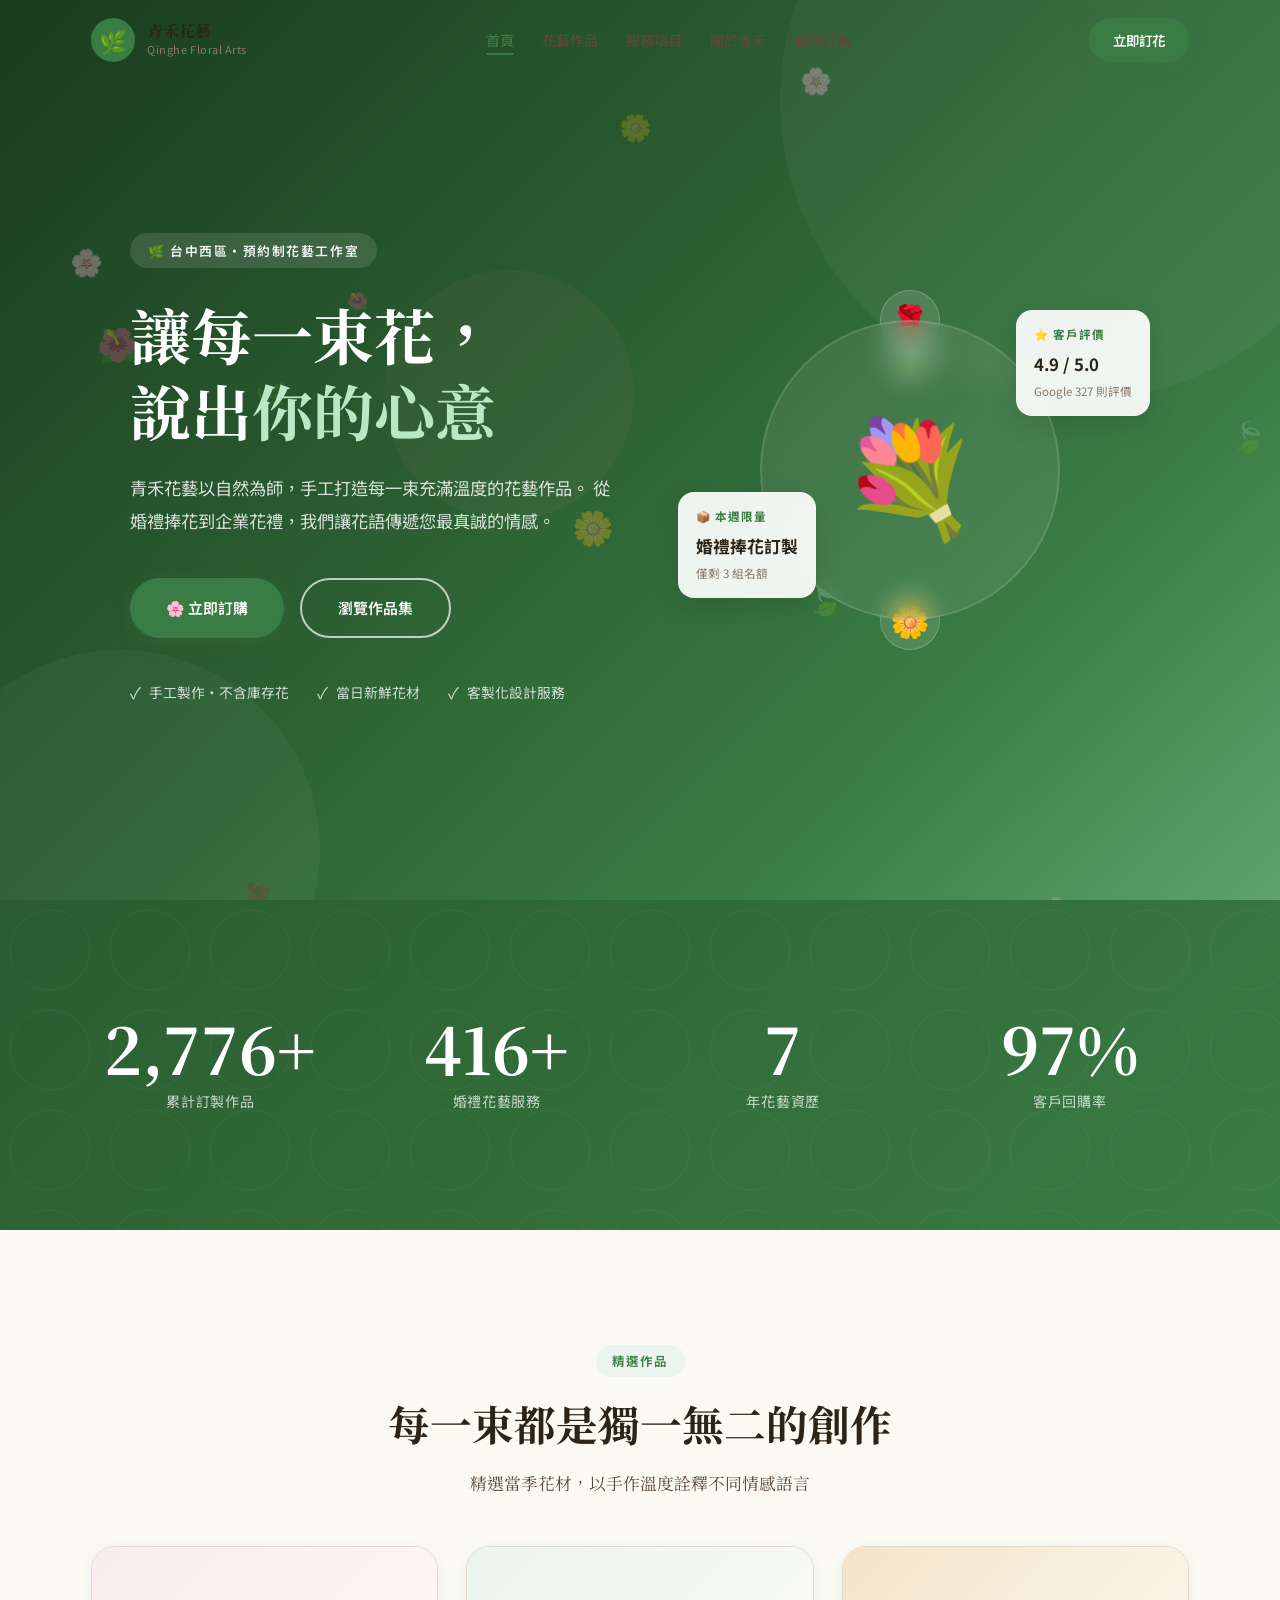
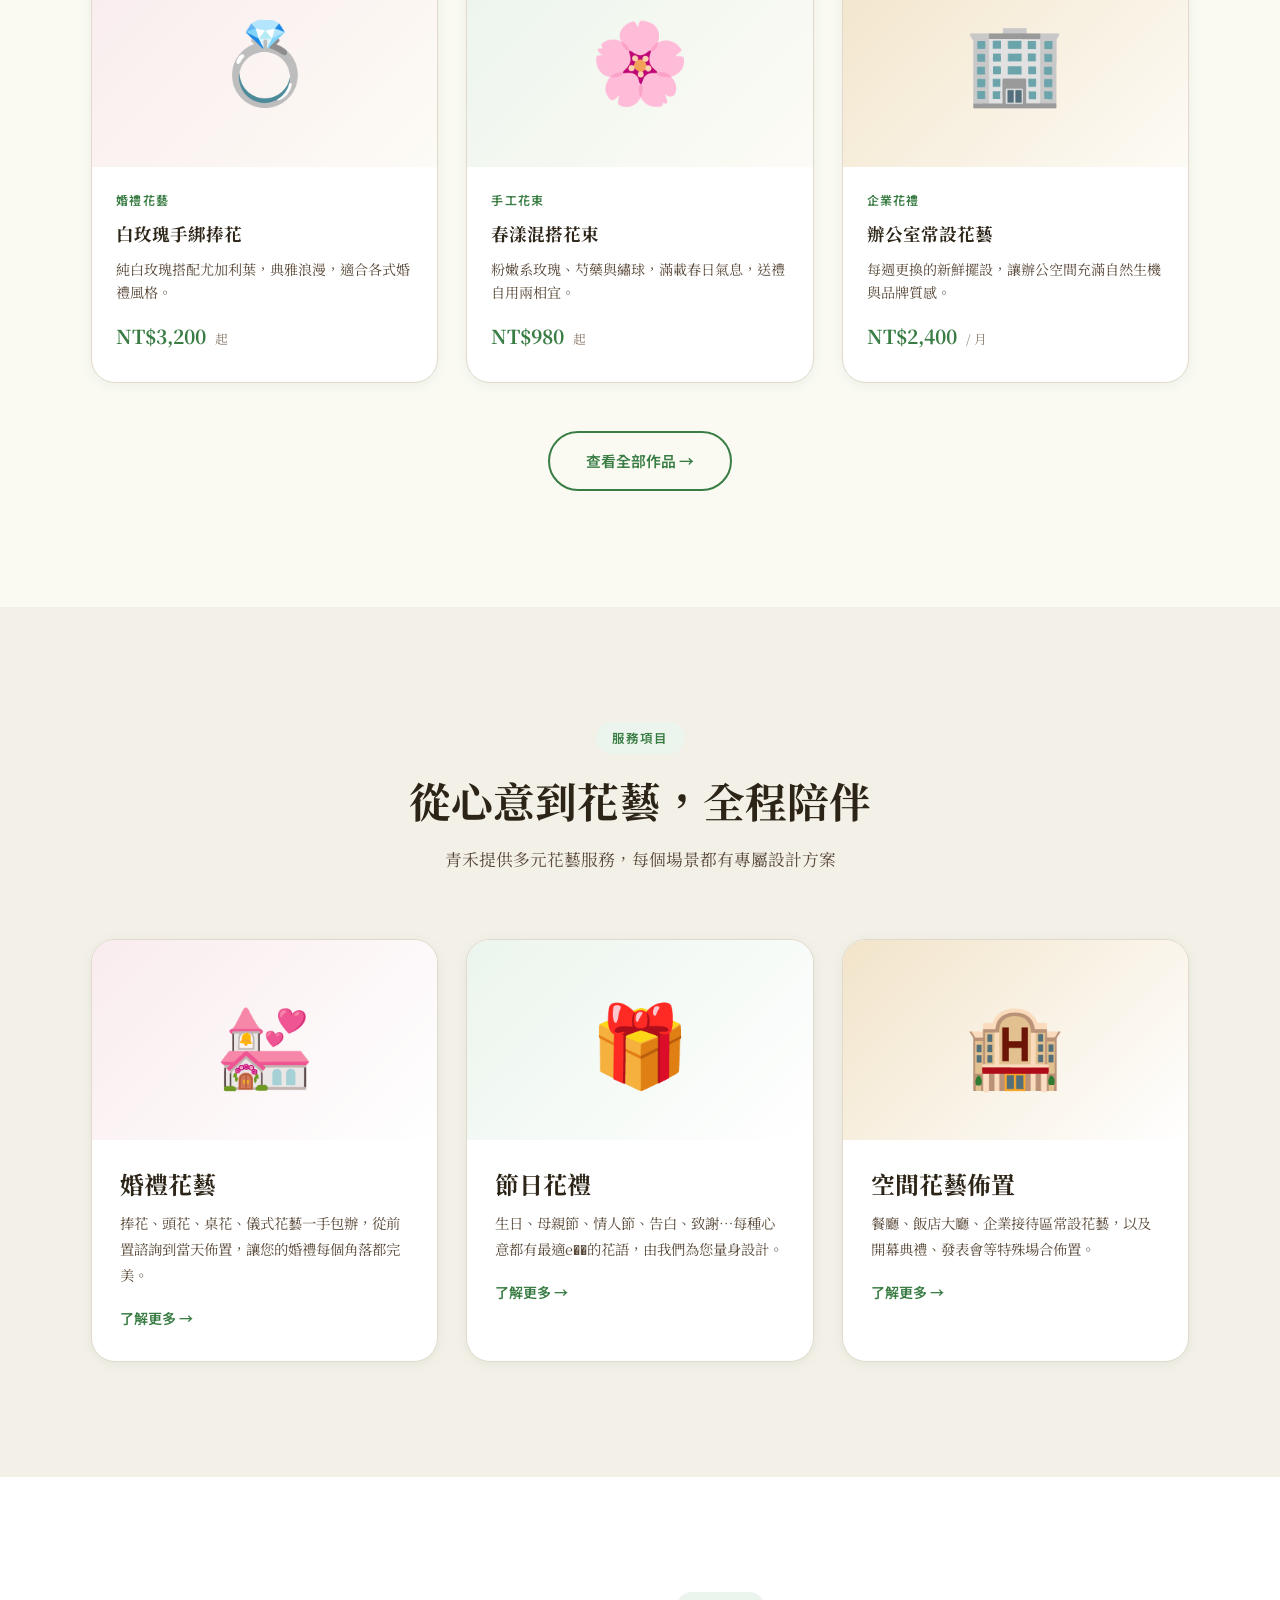
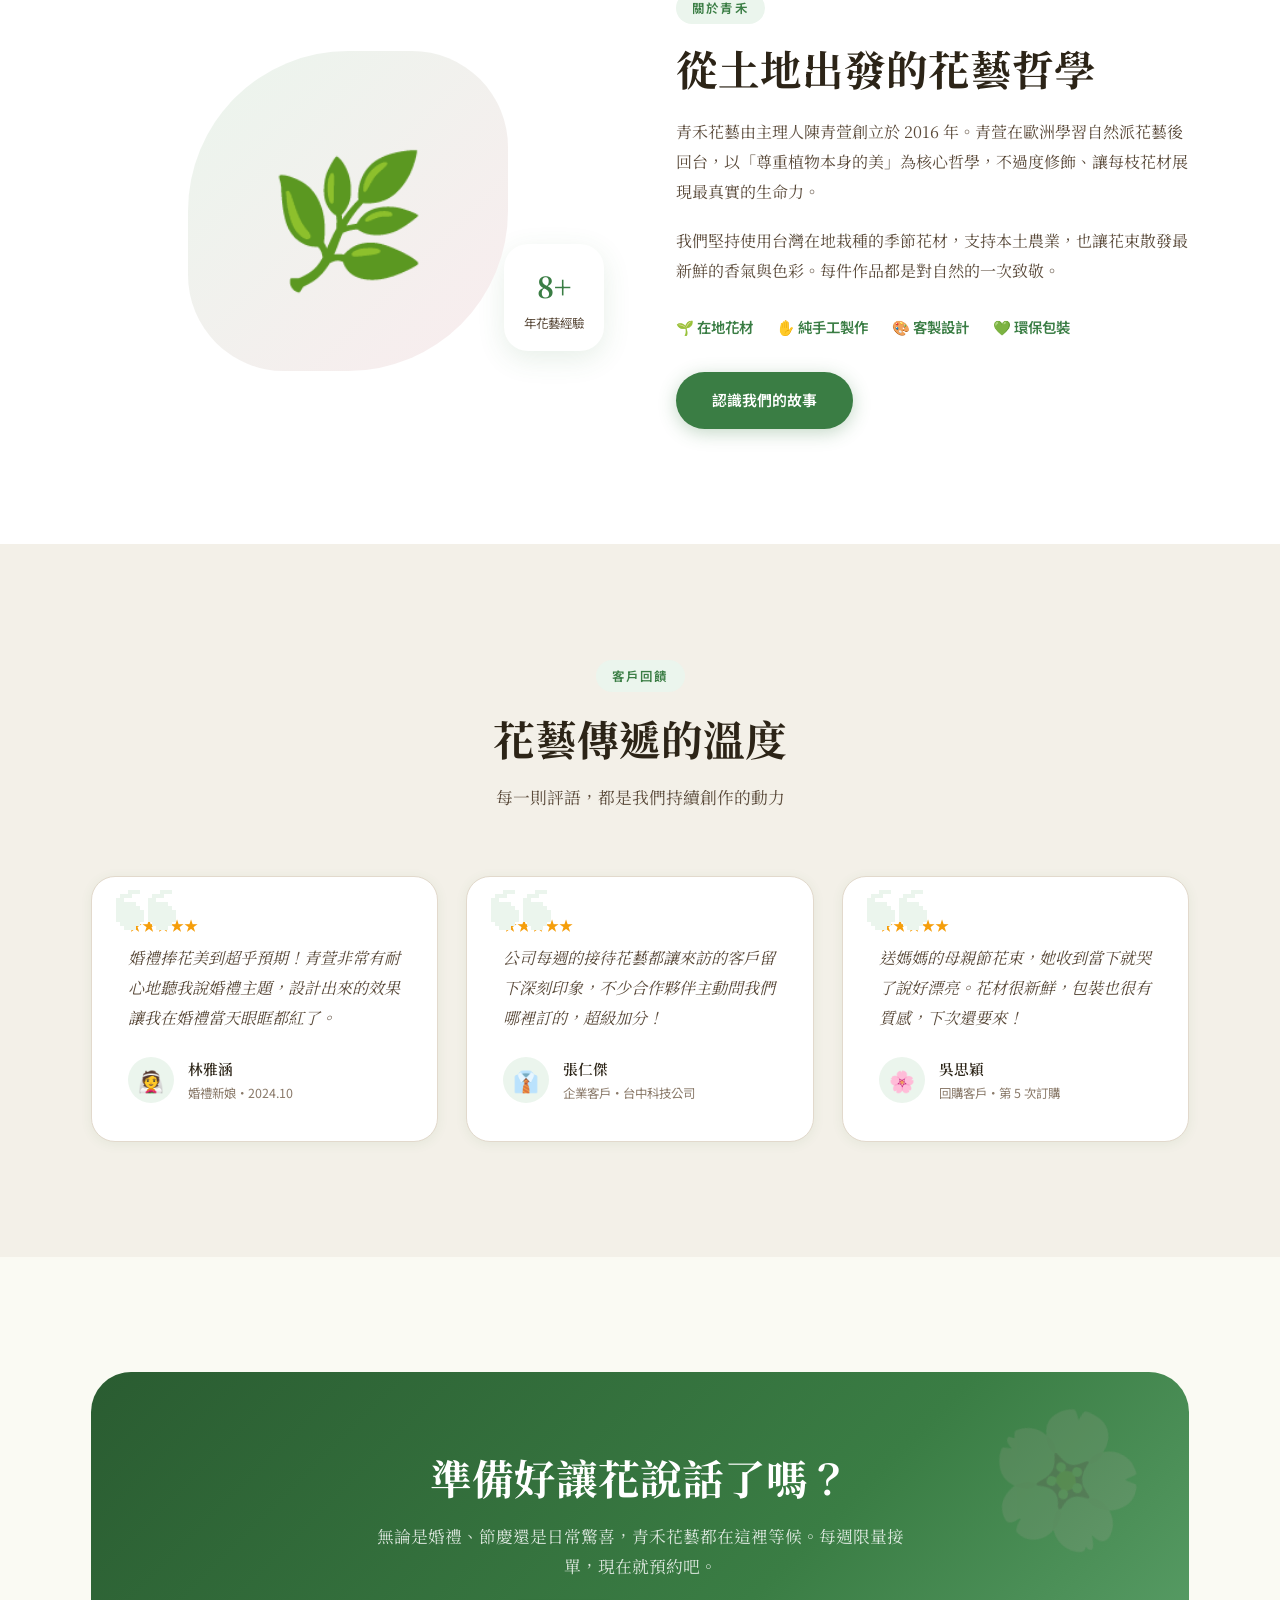
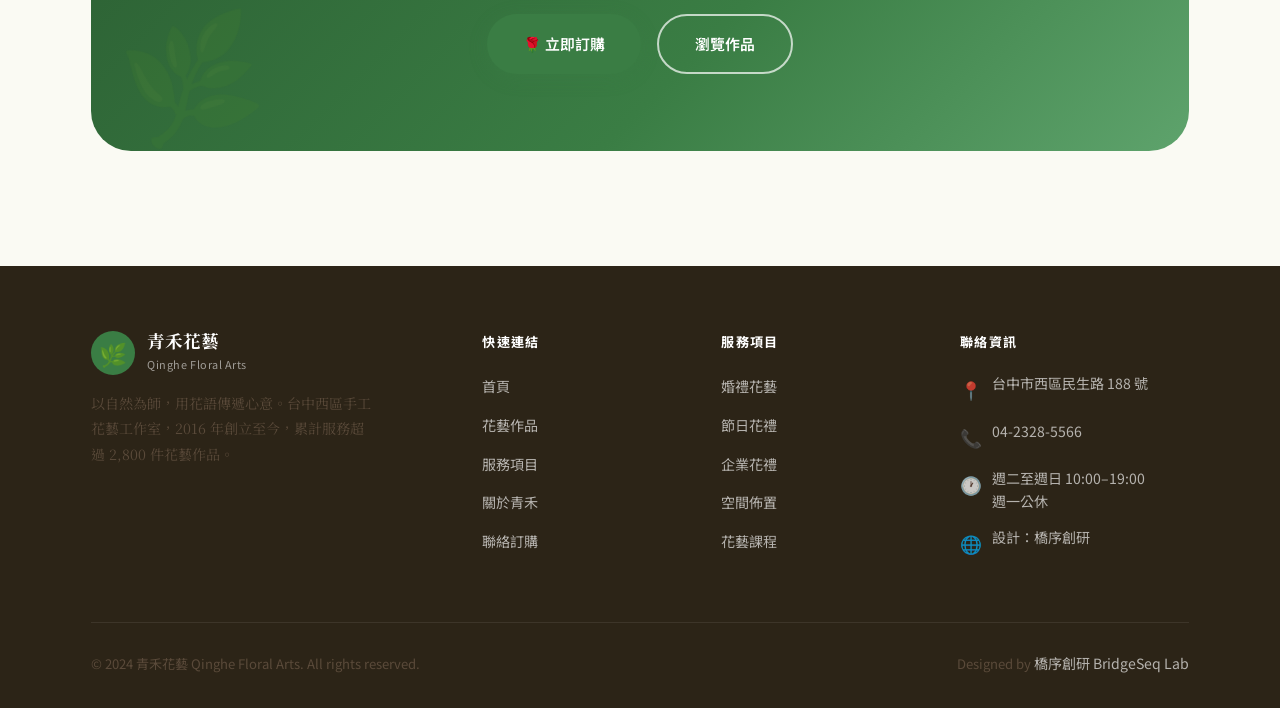
==== index.html @ bf38c992 "Add qinghe-florist website (9 files)" ====
<!DOCTYPE html>
<html lang="zh-TW">
<head>
<meta charset="UTF-8">
<meta name="viewport" content="width=device-width, initial-scale=1.0">
<title>青禾花藝 — 台中手工花束・婚禮花藝・企業花禮訂製</title>
<meta name="description" content="青禾花藝，台中西區手工花藝工作室。專注婚禮捧花、手綁花束、企業花禮訂製與花藝課程，以自然療癒美學讓每束花說出您的心意。">
<meta name="keywords" content="台中花藝,手工花束,婚禮花藝,捧花,企業花禮,花藝工作室,台中訂花">
<meta property="og:title" content="青禾花藝 — 台中手工花束・婚禮花藝">
<meta property="og:description" content="台中手工花藝工作室，專注婚禮捧花、企業花禮訂製與花藝教學。">
<meta property="og:type" content="website">
<meta property="og:url" content="https://izzo24.github.io/qinghe-florist/">
<link rel="canonical" href="https://izzo24.github.io/qinghe-florist/">
<link rel="preconnect" href="https://fonts.googleapis.com">
<link rel="preconnect" href="https://fonts.gstatic.com" crossorigin>
<link href="https://fonts.googleapis.com/css2?family=Noto+Serif+TC:wght@400;700&family=Noto+Sans+TC:wght@400;500;600;700&display=swap" rel="stylesheet">
<link rel="stylesheet" href="css/style.css">
<style>
/* —— Hero —— */
.hero {
  min-height: 100vh;
  background: linear-gradient(135deg, #1A3C1E 0%, #2A5C31 40%, #3A7D44 75%, #5EA36C 100%);
  display: flex; align-items: center;
  position: relative;
  overflow: hidden;
  padding: 120px 0 80px;
}
.hero-petals { position: absolute; inset: 0; pointer-events: none; }
.hero-bg-circle {
  position: absolute;
  border-radius: 50%;
  background: rgba(255,255,255,0.04);
}
.hero-bg-c1 { width: 600px; height: 600px; top: -200px; right: -100px; }
.hero-bg-c2 { width: 400px; height: 400px; bottom: -150px; left: -80px; }
.hero-bg-c3 { width: 250px; height: 250px; top: 30%; left: 30%; background: rgba(196, 132, 142, 0.06); }

.hero-inner {
  display: grid;
  grid-template-columns: 1fr 1fr;
  gap: 60px;
  align-items: center;
}
.hero-content { position: relative; z-index: 1; }
.hero-eyebrow {
  display: inline-flex;
  align-items: center;
  gap: 8px;
  background: rgba(255,255,255,0.12);
  color: rgba(255,255,255,0.95);
  font-size: 0.8rem;
  font-weight: 600;
  letter-spacing: 0.12em;
  padding: 6px 18px;
  border-radius: 999px;
  margin-bottom: 28px;
  backdrop-filter: blur(8px);
  font-family: 'Noto Sans TC', sans-serif;
}
.hero h1 {
  color: white;
  margin-bottom: 24px;
  line-height: 1.25;
  font-family: 'Noto Serif TC', serif;
}
.hero h1 em {
  font-style: normal;
  color: #B8E8C4;
}
.hero-desc {
  color: rgba(255,255,255,0.82);
  font-size: 1.08rem;
  line-height: 1.9;
  margin-bottom: 40px;
  max-width: 480px;
  font-family: 'Noto Sans TC', sans-serif;
}
.hero-actions { display: flex; gap: 16px; flex-wrap: wrap; margin-bottom: 40px; }
.hero-trust {
  display: flex;
  gap: 28px;
  flex-wrap: wrap;
}
.hero-trust-item {
  display: flex;
  align-items: center;
  gap: 8px;
  color: rgba(255,255,255,0.78);
  font-size: 0.86rem;
  font-family: 'Noto Sans TC', sans-serif;
}
.hero-trust-icon { font-size: 1rem; }

/* Hero visual */
.hero-visual {
  position: relative;
  z-index: 1;
  display: flex;
  justify-content: center;
  align-items: center;
}
.hero-flower-stage {
  width: 400px;
  height: 400px;
  position: relative;
  display: flex;
  align-items: center;
  justify-content: center;
}
.hero-main-circle {
  width: 300px; height: 300px;
  background: rgba(255,255,255,0.08);
  border-radius: 50%;
  display: flex; align-items: center; justify-content: center;
  font-size: 7rem;
  border: 2px solid rgba(255,255,255,0.12);
  animation: breathe 4s ease-in-out infinite;
  backdrop-filter: blur(10px);
}
@keyframes breathe {
  0%, 100% { transform: scale(1); }
  50% { transform: scale(1.04); }
}
.hero-orbit {
  position: absolute;
  width: 100%; height: 100%;
  animation: orbit 12s linear infinite;
}
.hero-orbit-item {
  position: absolute;
  top: 5%; left: 50%;
  transform: translateX(-50%);
  font-size: 2rem;
  background: rgba(255,255,255,0.12);
  width: 60px; height: 60px;
  border-radius: 50%;
  display: flex; align-items: center; justify-content: center;
  backdrop-filter: blur(8px);
  border: 1px solid rgba(255,255,255,0.2);
}
@keyframes orbit { from { transform: rotate(0deg); } to { transform: rotate(360deg); } }
.hero-orbit-2 { animation-duration: 18s; animation-direction: reverse; }
.hero-orbit-3 { animation-duration: 8s; }

/* Float cards */
.hero-float-card {
  position: absolute;
  background: rgba(255,255,255,0.92);
  border-radius: 16px;
  padding: 14px 18px;
  box-shadow: 0 8px 28px rgba(0,0,0,0.12);
  backdrop-filter: blur(10px);
  font-family: 'Noto Sans TC', sans-serif;
}
.hero-float-card-1 {
  top: 10%; right: -10%;
  animation: floatCard 5s ease-in-out infinite;
}
.hero-float-card-2 {
  bottom: 18%; left: -8%;
  animation: floatCard 6s ease-in-out 1.5s infinite;
}
@keyframes floatCard {
  0%, 100% { transform: translateY(0); }
  50% { transform: translateY(-12px); }
}
.float-card-label { font-size: 0.72rem; color: #3A7D44; font-weight: 700; letter-spacing: 0.08em; margin-bottom: 4px; text-transform: uppercase; }
.float-card-value { font-size: 1.05rem; color: #2C2417; font-weight: 700; }
.float-card-sub { font-size: 0.72rem; color: #8A7A6A; margin-top: 2px; }

/* —— Featured Arrangements —— */
.featured-section { background: var(--bg); }
.featured-section .section-heading { margin-bottom: 48px; }

/* —— Services Preview —— */
.services-preview { background: var(--bg-alt); }
.service-card {
  background: white;
  border-radius: var(--radius-lg);
  overflow: hidden;
  box-shadow: var(--shadow-sm);
  border: 1px solid var(--border);
  transition: var(--transition);
}
.service-card:hover { transform: translateY(-8px); box-shadow: var(--shadow-lg); }
.service-card-img {
  height: 200px;
  display: flex; align-items: center; justify-content: center;
  font-size: 5rem;
  position: relative;
}
.service-card-body { padding: 28px; }
.service-card-body h3 { margin-bottom: 10px; font-family: 'Noto Serif TC', serif; }
.service-card-body p { font-size: 0.9rem; line-height: 1.8; margin-bottom: 16px; }
.service-card-link {
  display: inline-flex; align-items: center; gap: 6px;
  font-size: 0.88rem; font-weight: 600; color: var(--primary);
  font-family: 'Noto Sans TC', sans-serif;
  transition: gap var(--transition);
}
.service-card-link:hover { gap: 12px; }

/* —— About teaser —— */
.about-teaser {
  background: white;
}
.about-teaser-inner {
  display: grid;
  grid-template-columns: 1fr 1fr;
  gap: 72px;
  align-items: center;
}
.about-visual {
  position: relative;
  display: flex;
  justify-content: center;
}
.about-main-art {
  width: 320px; height: 320px;
  background: linear-gradient(135deg, var(--primary-pale) 0%, var(--rose-pale) 100%);
  border-radius: 50% 30% 50% 30%;
  display: flex; align-items: center; justify-content: center;
  font-size: 8rem;
  animation: morphShape 6s ease-in-out infinite;
  position: relative;
  z-index: 1;
}
@keyframes morphShape {
  0%, 100% { border-radius: 50% 30% 50% 30%; }
  33% { border-radius: 30% 50% 30% 50%; }
  66% { border-radius: 40% 40% 60% 60%; }
}
.about-badge {
  position: absolute;
  bottom: 20px; right: 0;
  background: white;
  border-radius: var(--radius-lg);
  padding: 16px 20px;
  box-shadow: var(--shadow-md);
  text-align: center;
}
.about-badge-num { font-size: 1.8rem; font-weight: 700; color: var(--primary); font-family: 'Noto Serif TC', serif; }
.about-badge-label { font-size: 0.78rem; color: var(--text-mid); font-family: 'Noto Sans TC', sans-serif; }
.about-content .eyebrow { margin-bottom: 16px; }
.about-content h2 { margin-bottom: 20px; }
.about-content p { line-height: 1.9; margin-bottom: 18px; }
.about-values { display: flex; gap: 24px; margin-top: 28px; flex-wrap: wrap; }
.about-value { display: flex; align-items: center; gap: 8px; font-size: 0.9rem; font-weight: 600; color: var(--primary); font-family: 'Noto Sans TC', sans-serif; }

@media (max-width: 768px) {
  .hero-inner { grid-template-columns: 1fr; }
  .hero-visual { display: none; }
  .about-teaser-inner { grid-template-columns: 1fr; }
  .about-visual { display: none; }
}
</style>
<script type="application/ld+json">
{
  "@context": "https://schema.org",
  "@type": "Florist",
  "name": "青禾花藝",
  "alternateName": "Qinghe Floral Arts",
  "url": "https://izzo24.github.io/qinghe-florist/",
  "description": "台中西區手工花藝工作室，專注婚禮捧花、手綁花束、企業花禮訂製與花藝課程",
  "address": {
    "@type": "PostalAddress",
    "streetAddress": "西區民生路 188 號",
    "addressLocality": "台中市",
    "addressCountry": "TW"
  },
  "telephone": "+886-4-2328-5566",
  "openingHours": "Tu-Su 10:00-19:00",
  "priceRange": "NT$600–NT$8000",
  "servesCuisine": "Floral Design"
}
</script>
</head>
<body>
<!-- Loader -->
<div class="page-loader" id="page-loader">
  <div class="loader-flower">🌸</div>
  <div class="loader-text">青禾花藝 — 為您準備中</div>
</div>

<!-- Nav -->
<nav class="site-nav" role="navigation" aria-label="主選單">
  <div class="container">
    <div class="nav-inner">
      <a href="index.html" class="nav-logo" aria-label="青禾花藝首頁">
        <div class="nav-logo-icon">🌿</div>
        <div class="nav-logo-text">
          <span class="nav-logo-name">青禾花藝</span>
          <span class="nav-logo-sub">Qinghe Floral Arts</span>
        </div>
      </a>
      <ul class="nav-links" role="list">
        <li><a href="index.html" class="nav-link">首頁</a></li>
        <li><a href="products.html" class="nav-link">花藝作品</a></li>
        <li><a href="services.html" class="nav-link">服務項目</a></li>
        <li><a href="about.html" class="nav-link">關於青禾</a></li>
        <li><a href="contact.html" class="nav-link">聯絡訂購</a></li>
      </ul>
      <a href="contact.html" class="btn btn-primary nav-cta">立即訂花</a>
      <button class="nav-hamburger" aria-label="開啟選單" aria-expanded="false">
        <span></span><span></span><span></span>
      </button>
    </div>
  </div>
</nav>

<!-- Mobile Nav -->
<nav class="nav-mobile" aria-label="手機選單">
  <button class="nav-mobile-close" aria-label="關閉選單">✕</button>
  <a href="index.html" class="nav-link">首頁</a>
  <a href="products.html" class="nav-link">花藝作品</a>
  <a href="services.html" class="nav-link">服務項目</a>
  <a href="about.html" class="nav-link">關於青禾</a>
  <a href="contact.html" class="nav-link">聯絡訂購</a>
  <a href="contact.html" class="btn btn-primary">立即訂花</a>
</nav>

<!-- Hero -->
<section class="hero" aria-labelledby="hero-heading">
  <div class="hero-bg-circle hero-bg-c1"></div>
  <div class="hero-bg-circle hero-bg-c2"></div>
  <div class="hero-bg-circle hero-bg-c3"></div>
  <div class="hero-petals" aria-hidden="true"></div>
  <div class="container">
    <div class="hero-inner">
      <div class="hero-content">
        <div class="hero-eyebrow">🌿 台中西區・預約制花藝工作室</div>
        <h1 id="hero-heading">
          讓每一束花，<br>
          說出<em>你的心意</em>
        </h1>
        <p class="hero-desc">
          青禾花藝以自然為師，手工打造每一束充滿溫度的花藝作品。
          從婚禮捧花到企業花禮，我們讓花語傳遞您最真誠的情感。
        </p>
        <div class="hero-actions">
          <a href="contact.html" class="btn btn-primary">🌸 立即訂購</a>
          <a href="products.html" class="btn btn-outline-white">瀏覽作品集</a>
        </div>
        <div class="hero-trust">
          <div class="hero-trust-item"><span class="hero-trust-icon">✓</span> 手工製作・不含庫存花</div>
          <div class="hero-trust-item"><span class="hero-trust-icon">✓</span> 當日新鮮花材</div>
          <div class="hero-trust-item"><span class="hero-trust-icon">✓</span> 客製化設計服務</div>
        </div>
      </div>
      <div class="hero-visual" aria-hidden="true">
        <div class="hero-flower-stage">
          <div class="hero-orbit">
            <div class="hero-orbit-item">🌹</div>
          </div>
          <div class="hero-orbit hero-orbit-2">
            <div class="hero-orbit-item" style="top:auto;bottom:5%;left:50%;transform:translateX(-50%)">🌼</div>
          </div>
          <div class="hero-orbit hero-orbit-3" style="width:80%;height:80%;top:10%;left:10%">
            <div class="hero-orbit-item" style="font-size:1.4rem">🍃</div>
          </div>
          <div class="hero-main-circle">💐</div>
          <div class="hero-float-card hero-float-card-1">
            <div class="float-card-label">⭐ 客戶評價</div>
            <div class="float-card-value">4.9 / 5.0</div>
            <div class="float-card-sub">Google 327 則評價</div>
          </div>
          <div class="hero-float-card hero-float-card-2">
            <div class="float-card-label">📦 本週限量</div>
            <div class="float-card-value">婚禮捧花訂製</div>
            <div class="float-card-sub">僅剩 3 組名額</div>
          </div>
        </div>
      </div>
    </div>
  </div>
</section>

<!-- Stats -->
<section class="stats-section" aria-label="青禾花藝數據">
  <div class="container">
    <div class="stats-grid">
      <div class="reveal">
        <div class="stat-number"><span data-count="2800" data-suffix="+">0+</span></div>
        <div class="stat-label">累計訂製作品</div>
      </div>
      <div class="reveal reveal-delay-1">
        <div class="stat-number"><span data-count="420" data-suffix="+">0+</span></div>
        <div class="stat-label">婚禮花藝服務</div>
      </div>
      <div class="reveal reveal-delay-2">
        <div class="stat-number"><span data-count="8">0</span></div>
        <div class="stat-label">年花藝資歷</div>
      </div>
      <div class="reveal reveal-delay-3">
        <div class="stat-number"><span data-count="98" data-suffix="%">0%</span></div>
        <div class="stat-label">客戶回購率</div>
      </div>
    </div>
  </div>
</section>

<!-- Featured Arrangements -->
<section class="featured-section" aria-labelledby="featured-heading">
  <div class="container">
    <div class="section-heading reveal">
      <span class="eyebrow">精選作品</span>
      <h2 id="featured-heading">每一束都是獨一無二的創作</h2>
      <p>精選當季花材，以手作溫度詮釋不同情感語言</p>
    </div>
    <div class="grid-3">
      <div class="flower-card reveal" data-category="wedding">
        <div class="flower-card-img" style="background: linear-gradient(135deg, #F9ECEE, #FDFBF5);">💍</div>
        <div class="flower-card-body">
          <div class="flower-card-category">婚禮花藝</div>
          <div class="flower-card-title">白玫瑰手綁捧花</div>
          <div class="flower-card-desc">純白玫瑰搭配尤加利葉，典雅浪漫，適合各式婚禮風格。</div>
          <div class="flower-card-price">NT$3,200 <span>起</span></div>
        </div>
      </div>
      <div class="flower-card reveal reveal-delay-1" data-category="daily">
        <div class="flower-card-img" style="background: linear-gradient(135deg, #EBF5ED, #FDFBF5);">🌸</div>
        <div class="flower-card-body">
          <div class="flower-card-category">手工花束</div>
          <div class="flower-card-title">春漾混搭花束</div>
          <div class="flower-card-desc">粉嫩系玫瑰、芍藥與繡球，滿載春日氣息，送禮自用兩相宜。</div>
          <div class="flower-card-price">NT$980 <span>起</span></div>
        </div>
      </div>
      <div class="flower-card reveal reveal-delay-2" data-category="corporate">
        <div class="flower-card-img" style="background: linear-gradient(135deg, #F2E4CA, #FDFBF5);">🏢</div>
        <div class="flower-card-body">
          <div class="flower-card-category">企業花禮</div>
          <div class="flower-card-title">辦公室常設花藝</div>
          <div class="flower-card-desc">每週更換的新鮮擺設，讓辦公空間充滿自然生機與品牌質感。</div>
          <div class="flower-card-price">NT$2,400 <span>/ 月</span></div>
        </div>
      </div>
    </div>
    <div style="text-align:center; margin-top: 48px;" class="reveal">
      <a href="products.html" class="btn btn-secondary">查看全部作品 →</a>
    </div>
  </div>
</section>

<!-- Services Preview -->
<section class="services-preview" aria-labelledby="services-heading">
  <div class="container">
    <div class="section-heading reveal">
      <span class="eyebrow">服務項目</span>
      <h2 id="services-heading">從心意到花藝，全程陪伴</h2>
      <p>青禾提供多元花藝服務，每個場景都有專屬設計方案</p>
    </div>
    <div class="grid-3">
      <div class="service-card reveal">
        <div class="service-card-img" style="background: linear-gradient(135deg, #F9ECEE, #fff);">💒</div>
        <div class="service-card-body">
          <h3>婚禮花藝</h3>
          <p>捧花、頭花、桌花、儀式花藝一手包辦，從前置諮詢到當天佈置，讓您的婚禮每個角落都完美。</p>
          <a href="services.html" class="service-card-link">了解更多 →</a>
        </div>
      </div>
      <div class="service-card reveal reveal-delay-1">
        <div class="service-card-img" style="background: linear-gradient(135deg, #EBF5ED, #fff);">🎁</div>
        <div class="service-card-body">
          <h3>節日花禮</h3>
          <p>生日、母親節、情人節、告白、致謝…每種心意都有最適e��的花語，由我們為您量身設計。</p>
          <a href="services.html" class="service-card-link">了解更多 →</a>
        </div>
      </div>
      <div class="service-card reveal reveal-delay-2">
        <div class="service-card-img" style="background: linear-gradient(135deg, #F2E4CA, #fff);">🏨</div>
        <div class="service-card-body">
          <h3>空間花藝佈置</h3>
          <p>餐廳、飯店大廳、企業接待區常設花藝，以及開幕典禮、發表會等特殊場合佈置。</p>
          <a href="services.html" class="service-card-link">了解更多 →</a>
        </div>
      </div>
    </div>
  </div>
</section>

<!-- About Teaser -->
<section class="about-teaser" aria-labelledby="about-heading">
  <div class="container">
    <div class="about-teaser-inner">
      <div class="about-visual reveal" aria-hidden="true">
        <div class="about-main-art">🌿</div>
        <div class="about-badge">
          <div class="about-badge-num">8+</div>
          <div class="about-badge-label">年花藝經驗</div>
        </div>
      </div>
      <div class="about-content reveal">
        <span class="eyebrow">關於青禾</span>
        <h2 id="about-heading">從土地出發的花藝哲學</h2>
        <p>青禾花藝由主理人陳青萱創立於 2016 年。青萱在歐洲學習自然派花藝後回台，以「尊重植物本身的美」為核心哲學，不過度修飾、讓每枝花材展現最真實的生命力。</p>
        <p>我們堅持使用台灣在地栽種的季節花材，支持本土農業，也讓花束散發最新鮮的香氣與色彩。每件作品都是對自然的一次致敬。</p>
        <div class="about-values">
          <div class="about-value">🌱 在地花材</div>
          <div class="about-value">✋ 純手工製作</div>
          <div class="about-value">🎨 客製設計</div>
          <div class="about-value">💚 環保包裝</div>
        </div>
        <div style="margin-top: 32px;">
          <a href="about.html" class="btn btn-primary">認識我們的故事</a>
        </div>
      </div>
    </div>
  </div>
</section>

<!-- Testimonials -->
<section style="background: var(--bg-alt);" aria-labelledby="testimonials-heading">
  <div class="container">
    <div class="section-heading reveal">
      <span class="eyebrow">客戶回饋</span>
      <h2 id="testimonials-heading">花藝傳遞的溫度</h2>
      <p>每一則評語，都是我們持續創作的動力</p>
    </div>
    <div class="grid-3">
      <div class="testimonial-card reveal">
        <div class="stars">★★★★★</div>
        <p class="testimonial-text">婚禮捧花美到超乎預期！青萱非常有耐心地聽我說婚禮主題，設計出來的效果讓我在婚禮當天眼眶都紅了。</p>
        <div class="testimonial-author">
          <div class="testimonial-avatar">👰</div>
          <div>
            <div class="testimonial-name">林雅涵</div>
            <div class="testimonial-meta">婚禮新娘・2024.10</div>
          </div>
        </div>
      </div>
      <div class="testimonial-card reveal reveal-delay-1">
        <div class="stars">★★★★★</div>
        <p class="testimonial-text">公司每週的接待花藝都讓來訪的客戶留下深刻印象，不少合作夥伴主動問我們哪裡訂的，超級加分！</p>
        <div class="testimonial-author">
          <div class="testimonial-avatar">👔</div>
          <div>
            <div class="testimonial-name">張仁傑</div>
            <div class="testimonial-meta">企業客戶・台中科技公司</div>
          </div>
        </div>
      </div>
      <div class="testimonial-card reveal reveal-delay-2">
        <div class="stars">★★★★★</div>
        <p class="testimonial-text">送媽媽的母親節花束，她收到當下就哭了說好漂亮。花材很新鮮，包裝也很有質感，下次還要來！</p>
        <div class="testimonial-author">
          <div class="testimonial-avatar">🌸</div>
          <div>
            <div class="testimonial-name">吳思穎</div>
            <div class="testimonial-meta">回購客戶・第 5 次訂購</div>
          </div>
        </div>
      </div>
    </div>
  </div>
</section>

<!-- CTA -->
<section style="background: var(--bg);">
  <div class="container">
    <div class="cta-banner reveal">
      <h2>準備好讓花說話了嗎？</h2>
      <p>無論是婚禮、節慶還是日常驚喜，青禾花藝都在這裡等候。每週限量接單，現在就預約吧。</p>
      <div class="cta-actions">
        <a href="contact.html" class="btn btn-primary">🌹 立即訂購</a>
        <a href="products.html" class="btn btn-outline-white">瀏覽作品</a>
      </div>
    </div>
  </div>
</section>

<!-- Footer -->
<footer class="site-footer" role="contentinfo">
  <div class="container">
    <div class="footer-grid">
      <div class="footer-brand">
        <div class="nav-logo" style="margin-bottom: 16px;">
          <div class="nav-logo-icon">🌿</div>
          <div class="nav-logo-text">
            <span class="nav-logo-name">青禾花藝</span>
            <span class="nav-logo-sub">Qinghe Floral Arts</span>
          </div>
        </div>
        <p>以自然為師，用花語傳遞心意。台中西區手工花藝工作室，2016 年創立至今，累計服務超過 2,800 件花藝作品。</p>
      </div>
      <div>
        <div class="footer-heading">快速連結</div>
        <ul class="footer-links">
          <li><a href="index.html" class="footer-link">首頁</a></li>
          <li><a href="products.html" class="footer-link">花藝作品</a></li>
          <li><a href="services.html" class="footer-link">服務項目</a></li>
          <li><a href="about.html" class="footer-link">關於青禾</a></li>
          <li><a href="contact.html" class="footer-link">聯絡訂購</a></li>
        </ul>
      </div>
      <div>
        <div class="footer-heading">服務項目</div>
        <ul class="footer-links">
          <li><a href="services.html" class="footer-link">婚禮花藝</a></li>
          <li><a href="services.html" class="footer-link">節日花禮</a></li>
          <li><a href="services.html" class="footer-link">企業花禮</a></li>
          <li><a href="services.html" class="footer-link">空間佈置</a></li>
          <li><a href="services.html" class="footer-link">花藝課程</a></li>
        </ul>
      </div>
      <div>
        <div class="footer-heading">聯絡資訊</div>
        <div class="footer-contact-item">
          <div class="footer-contact-icon">📍</div>
          <div class="footer-contact-text">台中市西區民生路 188 號</div>
        </div>
        <div class="footer-contact-item">
          <div class="footer-contact-icon">📞</div>
          <div class="footer-contact-text">04-2328-5566</div>
        </div>
        <div class="footer-contact-item">
          <div class="footer-contact-icon">🕐</div>
          <div class="footer-contact-text">週二至週日 10:00–19:00<br>週一公休</div>
        </div>
        <div class="footer-contact-item">
          <div class="footer-contact-icon">🌐</div>
          <div class="footer-contact-text"><a href="https://bridgeseqlab.com" class="footer-link" target="_blank" rel="noopener">設計：橋序創研</a></div>
        </div>
      </div>
    </div>
    <div class="footer-bottom">
      <p>© 2024 青禾花藝 Qinghe Floral Arts. All rights reserved.</p>
      <p>Designed by <a href="https://bridgeseqlab.com" class="footer-link" target="_blank" rel="noopener">橋序創研 BridgeSeq Lab</a></p>
    </div>
  </div>
</footer>

<button class="back-to-top" id="back-to-top" aria-label="回到頂部">↑</button>

<script src="js/main.js"></script>
</body>
</html>
---- css/style.css ----
/* ===================================================
   青禾花藝 — Global Stylesheet
   =================================================== */

:root {
  --primary: #3A7D44;
  --primary-light: #5EA36C;
  --primary-pale: #EBF5ED;
  --primary-dark: #2A5C31;
  --rose: #C4848E;
  --rose-light: #D4A4AC;
  --rose-pale: #F9ECEE;
  --gold: #B8924A;
  --gold-light: #F2E4CA;
  --cream: #FDFBF5;
  --bg: #FAFAF3;
  --bg-alt: #F3F0E8;
  --text: #2C2417;
  --text-mid: #5A4A3A;
  --text-light: #8A7A6A;
  --border: #E2D9CC;
  --shadow-sm: 0 2px 12px rgba(58, 125, 68, 0.08);
  --shadow-md: 0 8px 28px rgba(58, 125, 68, 0.12);
  --shadow-lg: 0 24px 64px rgba(58, 125, 68, 0.15);
  --radius: 14px;
  --radius-lg: 24px;
  --radius-xl: 40px;
  --transition: 0.35s cubic-bezier(0.4, 0, 0.2, 1);
}

*, *::before, *::after { box-sizing: border-box; margin: 0; padding: 0; }
html { scroll-behavior: smooth; font-size: 16px; }
body {
  font-family: 'Noto Serif TC', 'Noto Sans TC', Georgia, serif;
  background: var(--bg);
  color: var(--text);
  line-height: 1.8;
  overflow-x: hidden;
}
img { max-width: 100%; height: auto; display: block; }
a { text-decoration: none; color: inherit; }
ul { list-style: none; }
button { cursor: pointer; border: none; background: none; font: inherit; }

/* —— Typography —— */
h1, h2, h3, h4 { line-height: 1.35; font-weight: 700; font-family: 'Noto Serif TC', Georgia, serif; }
h1 { font-size: clamp(2.2rem, 5.5vw, 3.8rem); }
h2 { font-size: clamp(1.6rem, 3.5vw, 2.6rem); }
h3 { font-size: clamp(1.1rem, 2.5vw, 1.5rem); }
p { color: var(--text-mid); }

.eyebrow {
  display: inline-block;
  font-size: 0.78rem;
  font-weight: 600;
  letter-spacing: 0.18em;
  text-transform: uppercase;
  color: var(--primary);
  background: var(--primary-pale);
  padding: 5px 16px;
  border-radius: 999px;
  margin-bottom: 18px;
  font-family: 'Noto Sans TC', sans-serif;
}

/* —— Layout —— */
.container { max-width: 1200px; margin: 0 auto; padding: 0 clamp(18px, 4vw, 52px); }
section { padding: clamp(72px, 9vw, 130px) 0; }

/* —— Buttons —— */
.btn {
  display: inline-flex;
  align-items: center;
  gap: 10px;
  padding: 15px 36px;
  border-radius: 999px;
  font-size: 0.93rem;
  font-weight: 600;
  transition: var(--transition);
  font-family: 'Noto Sans TC', sans-serif;
}
.btn-primary {
  background: var(--primary);
  color: #fff;
  box-shadow: 0 4px 18px rgba(58, 125, 68, 0.3);
}
.btn-primary:hover {
  background: var(--primary-light);
  transform: translateY(-3px);
  box-shadow: 0 10px 28px rgba(58, 125, 68, 0.4);
}
.btn-secondary {
  background: transparent;
  color: var(--primary);
  border: 2px solid var(--primary);
}
.btn-secondary:hover {
  background: var(--primary-pale);
  transform: translateY(-3px);
}
.btn-rose {
  background: var(--rose);
  color: #fff;
  box-shadow: 0 4px 18px rgba(196, 132, 142, 0.3);
}
.btn-rose:hover {
  background: var(--rose-light);
  transform: translateY(-3px);
  box-shadow: 0 10px 28px rgba(196, 132, 142, 0.4);
}
.btn-outline-white {
  background: transparent;
  color: #fff;
  border: 2px solid rgba(255,255,255,0.7);
}
.btn-outline-white:hover {
  background: rgba(255,255,255,0.15);
  transform: translateY(-3px);
}

/* —— Navigation —— */
.site-nav {
  position: fixed;
  top: 0; left: 0; right: 0;
  z-index: 1000;
  padding: 18px 0;
  transition: var(--transition);
}
.site-nav.scrolled {
  background: rgba(253, 251, 245, 0.96);
  backdrop-filter: blur(20px);
  -webkit-backdrop-filter: blur(20px);
  box-shadow: 0 1px 28px rgba(58, 125, 68, 0.1);
  padding: 12px 0;
}
.nav-inner {
  display: flex;
  align-items: center;
  justify-content: space-between;
  gap: 24px;
}
.nav-logo {
  display: flex;
  align-items: center;
  gap: 12px;
  flex-shrink: 0;
}
.nav-logo-icon {
  width: 44px; height: 44px;
  background: var(--primary);
  border-radius: 50%;
  display: flex; align-items: center; justify-content: center;
  font-size: 1.4rem;
  transition: var(--transition);
}
.nav-logo-icon:hover { transform: rotate(-10deg) scale(1.08); }
.nav-logo-text { display: flex; flex-direction: column; }
.nav-logo-name { font-size: 1rem; font-weight: 700; color: var(--text); line-height: 1.2; font-family: 'Noto Serif TC', serif; }
.nav-logo-sub { font-size: 0.68rem; color: var(--text-light); letter-spacing: 0.05em; font-family: 'Noto Sans TC', sans-serif; }

.nav-links { display: flex; align-items: center; gap: 28px; }
.nav-link {
  font-size: 0.88rem;
  font-weight: 500;
  color: var(--text-mid);
  position: relative;
  transition: color var(--transition);
  font-family: 'Noto Sans TC', sans-serif;
}
.nav-link::after {
  content: '';
  position: absolute;
  bottom: -5px; left: 0; right: 0;
  height: 2px;
  background: var(--primary);
  border-radius: 999px;
  transform: scaleX(0);
  transition: transform var(--transition);
  transform-origin: left;
}
.nav-link:hover { color: var(--primary); }
.nav-link:hover::after, .nav-link.active::after { transform: scaleX(1); }
.nav-link.active { color: var(--primary); }
.nav-cta { padding: 10px 24px; font-size: 0.84rem; }

.nav-hamburger { display: none; flex-direction: column; gap: 5px; padding: 8px; cursor: pointer; }
.nav-hamburger span { display: block; width: 24px; height: 2px; background: var(--text); border-radius: 2px; transition: var(--transition); }
.nav-mobile {
  display: none;
  position: fixed; top: 0; left: 0; right: 0; bottom: 0;
  background: var(--cream);
  z-index: 999;
  flex-direction: column; align-items: center; justify-content: center;
  gap: 36px;
  padding: 24px;
}
.nav-mobile.open { display: flex; }
.nav-mobile .nav-link { font-size: 1.5rem; }
.nav-mobile-close {
  position: absolute; top: 24px; right: 24px;
  font-size: 1.5rem; color: var(--text); background: none; border: none; cursor: pointer;
}

/* —— Page Hero —— */
.page-hero {
  padding: 140px 0 90px;
  background: linear-gradient(135deg, var(--primary-dark) 0%, var(--primary) 55%, var(--primary-light) 100%);
  color: white;
  text-align: center;
  position: relative;
  overflow: hidden;
}
.page-hero::before {
  content: '';
  position: absolute; inset: 0;
  background: url("data:image/svg+xml,%3Csvg width='80' height='80' viewBox='0 0 80 80' xmlns='http://www.w3.org/2000/svg'%3E%3Cg fill='none'%3E%3Ccircle cx='40' cy='40' r='30' fill='%23ffffff' fill-opacity='0.03'/%3E%3Ccircle cx='40' cy='40' r='15' fill='%23ffffff' fill-opacity='0.03'/%3E%3C/g%3E%3C/svg%3E");
}
.page-hero-content { position: relative; z-index: 1; }
.page-hero h1 { color: white; margin-bottom: 16px; }
.page-hero p { color: rgba(255,255,255,0.82); font-size: 1.1rem; max-width: 580px; margin: 0 auto; }
.page-hero .eyebrow { background: rgba(255,255,255,0.18); color: white; margin-bottom: 20px; }

/* —— Section Heading —— */
.section-heading { text-align: center; max-width: 680px; margin: 0 auto 64px; }
.section-heading h2 { margin-bottom: 16px; color: var(--text); }
.section-heading p { font-size: 1.05rem; color: var(--text-mid); }

/* —— Cards —— */
.card {
  background: white;
  border-radius: var(--radius-lg);
  padding: 36px;
  box-shadow: var(--shadow-sm);
  border: 1px solid var(--border);
  transition: var(--transition);
}
.card:hover {
  transform: translateY(-8px);
  box-shadow: var(--shadow-lg);
}

/* —— Grid —— */
.grid-3 { display: grid; grid-template-columns: repeat(auto-fit, minmax(280px, 1fr)); gap: 28px; }
.grid-2 { display: grid; grid-template-columns: repeat(auto-fit, minmax(340px, 1fr)); gap: 32px; }
.grid-4 { display: grid; grid-template-columns: repeat(auto-fit, minmax(240px, 1fr)); gap: 24px; }

/* —— Icon Box —— */
.icon-box {
  width: 64px; height: 64px;
  background: var(--primary-pale);
  border-radius: var(--radius);
  display: flex; align-items: center; justify-content: center;
  margin-bottom: 22px;
  font-size: 1.8rem;
  transition: var(--transition);
}
.card:hover .icon-box { background: var(--primary); transform: scale(1.08); }

/* —— Petal Decoration —— */
.petal-deco {
  position: absolute;
  border-radius: 50% 0 50% 0;
  opacity: 0.12;
  animation: floatPetal 6s ease-in-out infinite;
}
@keyframes floatPetal {
  0%, 100% { transform: translateY(0) rotate(0deg); }
  50% { transform: translateY(-20px) rotate(8deg); }
}

/* —— Flower Card (product) —— */
.flower-card {
  background: white;
  border-radius: var(--radius-lg);
  overflow: hidden;
  box-shadow: var(--shadow-sm);
  border: 1px solid var(--border);
  transition: var(--transition);
  cursor: pointer;
}
.flower-card:hover { transform: translateY(-8px); box-shadow: var(--shadow-lg); }
.flower-card-img {
  height: 220px;
  display: flex; align-items: center; justify-content: center;
  font-size: 5rem;
  position: relative;
  overflow: hidden;
}
.flower-card-body { padding: 22px 24px 28px; }
.flower-card-category { font-size: 0.75rem; font-weight: 600; color: var(--primary); letter-spacing: 0.1em; text-transform: uppercase; margin-bottom: 8px; font-family: 'Noto Sans TC', sans-serif; }
.flower-card-title { font-size: 1.1rem; font-weight: 700; color: var(--text); margin-bottom: 8px; }
.flower-card-desc { font-size: 0.88rem; color: var(--text-mid); line-height: 1.6; margin-bottom: 16px; }
.flower-card-price { font-size: 1.2rem; font-weight: 700; color: var(--primary); }
.flower-card-price span { font-size: 0.8rem; color: var(--text-light); font-weight: 400; margin-left: 4px; }

/* —— Stats —— */
.stats-section { background: linear-gradient(135deg, var(--primary-dark), var(--primary)); color: white; position: relative; overflow: hidden; }
.stats-section::before {
  content: '';
  position: absolute; inset: 0;
  background: url("data:image/svg+xml,%3Csvg width='100' height='100' viewBox='0 0 100 100' xmlns='http://www.w3.org/2000/svg'%3E%3Ccircle cx='50' cy='50' r='40' fill='none' stroke='%23ffffff' stroke-width='0.5' stroke-opacity='0.08'/%3E%3C/svg%3E") repeat;
}
.stats-grid { display: grid; grid-template-columns: repeat(auto-fit, minmax(200px, 1fr)); gap: 48px; text-align: center; position: relative; }
.stat-number { font-size: clamp(2.5rem, 5vw, 4rem); font-weight: 700; color: white; line-height: 1; display: flex; align-items: baseline; justify-content: center; gap: 4px; }
.stat-unit { font-size: 1.4rem; font-weight: 400; }
.stat-label { font-size: 0.88rem; color: rgba(255,255,255,0.72); margin-top: 10px; letter-spacing: 0.05em; font-family: 'Noto Sans TC', sans-serif; }

/* —— Testimonials —— */
.testimonial-card {
  background: white;
  border-radius: var(--radius-lg);
  padding: 36px;
  box-shadow: var(--shadow-sm);
  border: 1px solid var(--border);
  position: relative;
}
.testimonial-card::before {
  content: '❝';
  position: absolute; top: 16px; left: 24px;
  font-size: 4rem; line-height: 1;
  color: var(--primary-pale);
  font-family: Georgia, serif;
}
.testimonial-text { color: var(--text-mid); margin-bottom: 22px; font-style: italic; position: relative; z-index: 1; line-height: 1.9; }
.testimonial-author { display: flex; align-items: center; gap: 14px; }
.testimonial-avatar { width: 46px; height: 46px; border-radius: 50%; background: var(--primary-pale); display: flex; align-items: center; justify-content: center; font-size: 1.3rem; }
.testimonial-name { font-weight: 600; font-size: 0.92rem; }
.testimonial-meta { font-size: 0.78rem; color: var(--text-light); font-family: 'Noto Sans TC', sans-serif; }
.stars { color: #F59E0B; font-size: 0.88rem; margin-bottom: 4px; }

/* —— CTA Banner —— */
.cta-banner {
  background: linear-gradient(135deg, var(--primary-dark) 0%, var(--primary) 60%, var(--primary-light) 100%);
  border-radius: var(--radius-xl);
  padding: clamp(48px, 6vw, 80px) clamp(32px, 5vw, 72px);
  text-align: center;
  color: white;
  position: relative;
  overflow: hidden;
}
.cta-banner::before {
  content: '🌸';
  position: absolute; top: -20px; right: 40px;
  font-size: 8rem; opacity: 0.1;
  transform: rotate(15deg);
}
.cta-banner::after {
  content: '🌿';
  position: absolute; bottom: -20px; left: 30px;
  font-size: 7rem; opacity: 0.1;
  transform: rotate(-10deg);
}
.cta-banner h2 { color: white; margin-bottom: 16px; }
.cta-banner p { color: rgba(255,255,255,0.82); margin-bottom: 32px; font-size: 1.05rem; max-width: 560px; margin-left: auto; margin-right: auto; }
.cta-actions { display: flex; gap: 16px; justify-content: center; flex-wrap: wrap; }

/* —— Footer —— */
.site-footer {
  background: var(--text);
  color: rgba(255,255,255,0.75);
  padding: 64px 0 32px;
}
.footer-grid { display: grid; grid-template-columns: 1.8fr 1fr 1fr 1.2fr; gap: 48px; margin-bottom: 48px; }
.footer-brand .nav-logo-name { color: white; font-size: 1.1rem; margin-bottom: 4px; }
.footer-brand .nav-logo-sub { color: rgba(255,255,255,0.55); }
.footer-brand p { font-size: 0.88rem; line-height: 1.8; margin-top: 16px; max-width: 280px; }
.footer-heading { font-size: 0.82rem; font-weight: 700; color: white; letter-spacing: 0.1em; text-transform: uppercase; margin-bottom: 18px; font-family: 'Noto Sans TC', sans-serif; }
.footer-links { display: flex; flex-direction: column; gap: 10px; }
.footer-link { font-size: 0.88rem; color: rgba(255,255,255,0.65); transition: color var(--transition); font-family: 'Noto Sans TC', sans-serif; }
.footer-link:hover { color: var(--primary-pale); }
.footer-contact-item { display: flex; gap: 10px; margin-bottom: 14px; align-items: flex-start; }
.footer-contact-icon { font-size: 1.1rem; flex-shrink: 0; margin-top: 2px; }
.footer-contact-text { font-size: 0.88rem; color: rgba(255,255,255,0.65); line-height: 1.6; font-family: 'Noto Sans TC', sans-serif; }
.footer-bottom { border-top: 1px solid rgba(255,255,255,0.08); padding-top: 28px; display: flex; align-items: center; justify-content: space-between; flex-wrap: wrap; gap: 12px; }
.footer-bottom p { font-size: 0.82rem; font-family: 'Noto Sans TC', sans-serif; }

/* —— Wave divider —— */
.wave-divider { width: 100%; overflow: hidden; line-height: 0; }
.wave-divider svg { display: block; width: 100%; }

/* —— Forms —— */
.form-group { margin-bottom: 22px; }
.form-label { display: block; font-size: 0.88rem; font-weight: 600; color: var(--text); margin-bottom: 8px; font-family: 'Noto Sans TC', sans-serif; }
.form-control {
  width: 100%;
  padding: 14px 18px;
  border: 2px solid var(--border);
  border-radius: var(--radius);
  font-size: 0.95rem;
  color: var(--text);
  background: white;
  transition: border-color var(--transition);
  font-family: 'Noto Sans TC', sans-serif;
}
.form-control:focus { outline: none; border-color: var(--primary); box-shadow: 0 0 0 4px rgba(58, 125, 68, 0.1); }
textarea.form-control { resize: vertical; min-height: 130px; }
select.form-control { cursor: pointer; }

/* —— Scroll Reveal —— */
.reveal { opacity: 0; transform: translateY(32px); transition: opacity 0.7s ease, transform 0.7s ease; }
.reveal.visible { opacity: 1; transform: translateY(0); }
.reveal-delay-1 { transition-delay: 0.1s; }
.reveal-delay-2 { transition-delay: 0.2s; }
.reveal-delay-3 { transition-delay: 0.3s; }
.reveal-delay-4 { transition-delay: 0.4s; }

/* —— Back to top —— */
.back-to-top {
  position: fixed; bottom: 32px; right: 32px;
  width: 48px; height: 48px;
  background: var(--primary);
  color: white;
  border-radius: 50%;
  display: flex; align-items: center; justify-content: center;
  font-size: 1.2rem;
  box-shadow: var(--shadow-md);
  opacity: 0; pointer-events: none;
  transition: var(--transition);
  z-index: 500;
}
.back-to-top.visible { opacity: 1; pointer-events: auto; }
.back-to-top:hover { background: var(--primary-dark); transform: translateY(-4px); }

/* —— Page Loader —— */
.page-loader {
  position: fixed; inset: 0;
  background: var(--cream);
  z-index: 9999;
  display: flex; align-items: center; justify-content: center;
  flex-direction: column; gap: 16px;
  transition: opacity 0.6s, visibility 0.6s;
}
.page-loader.hidden { opacity: 0; visibility: hidden; }
.loader-flower { font-size: 3rem; animation: spinPetal 1.2s linear infinite; }
@keyframes spinPetal {
  0% { transform: rotate(0deg) scale(1); }
  50% { transform: rotate(180deg) scale(1.2); }
  100% { transform: rotate(360deg) scale(1); }
}
.loader-text { font-size: 0.88rem; color: var(--text-light); letter-spacing: 0.15em; font-family: 'Noto Sans TC', sans-serif; }

/* —— Info boxes —— */
.info-box {
  background: var(--primary-pale);
  border-left: 4px solid var(--primary);
  border-radius: 0 var(--radius) var(--radius) 0;
  padding: 18px 22px;
  margin-bottom: 16px;
}
.info-box-title { font-weight: 700; color: var(--primary); font-size: 0.95rem; margin-bottom: 4px; }
.info-box-text { font-size: 0.88rem; color: var(--text-mid); font-family: 'Noto Sans TC', sans-serif; }

/* —— Tabs —— */
.tab-list { display: flex; gap: 8px; flex-wrap: wrap; margin-bottom: 40px; }
.tab-btn {
  padding: 10px 24px;
  border-radius: 999px;
  font-size: 0.88rem;
  font-weight: 600;
  color: var(--text-mid);
  border: 2px solid var(--border);
  background: white;
  transition: var(--transition);
  cursor: pointer;
  font-family: 'Noto Sans TC', sans-serif;
}
.tab-btn:hover, .tab-btn.active {
  background: var(--primary);
  color: white;
  border-color: var(--primary);
}

/* —— Responsive —— */
@media (max-width: 768px) {
  .nav-links, .nav-cta { display: none; }
  .nav-hamburger { display: flex; }
  .footer-grid { grid-template-columns: 1fr 1fr; }
  .cta-actions { flex-direction: column; align-items: center; }
  .grid-2, .grid-3, .grid-4 { grid-template-columns: 1fr; }
}
@media (max-width: 480px) {
  .footer-grid { grid-template-columns: 1fr; }
}
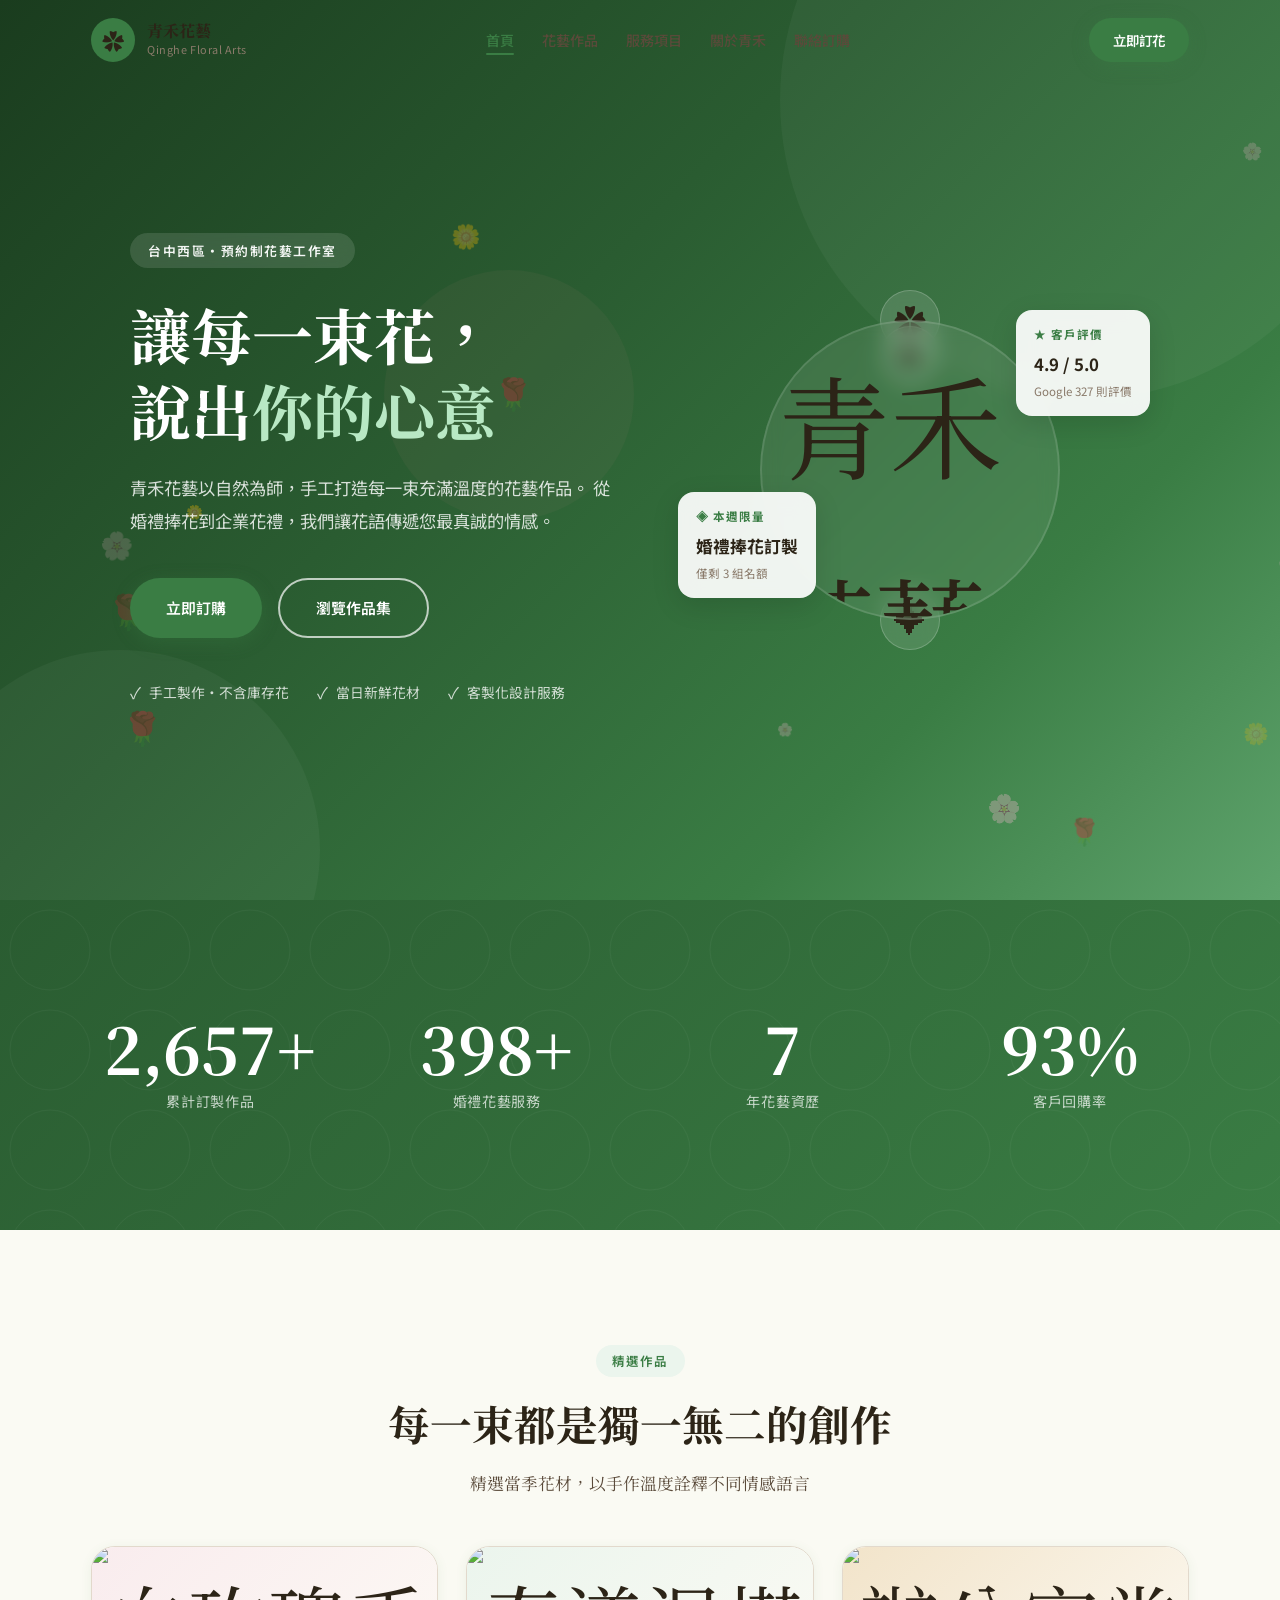
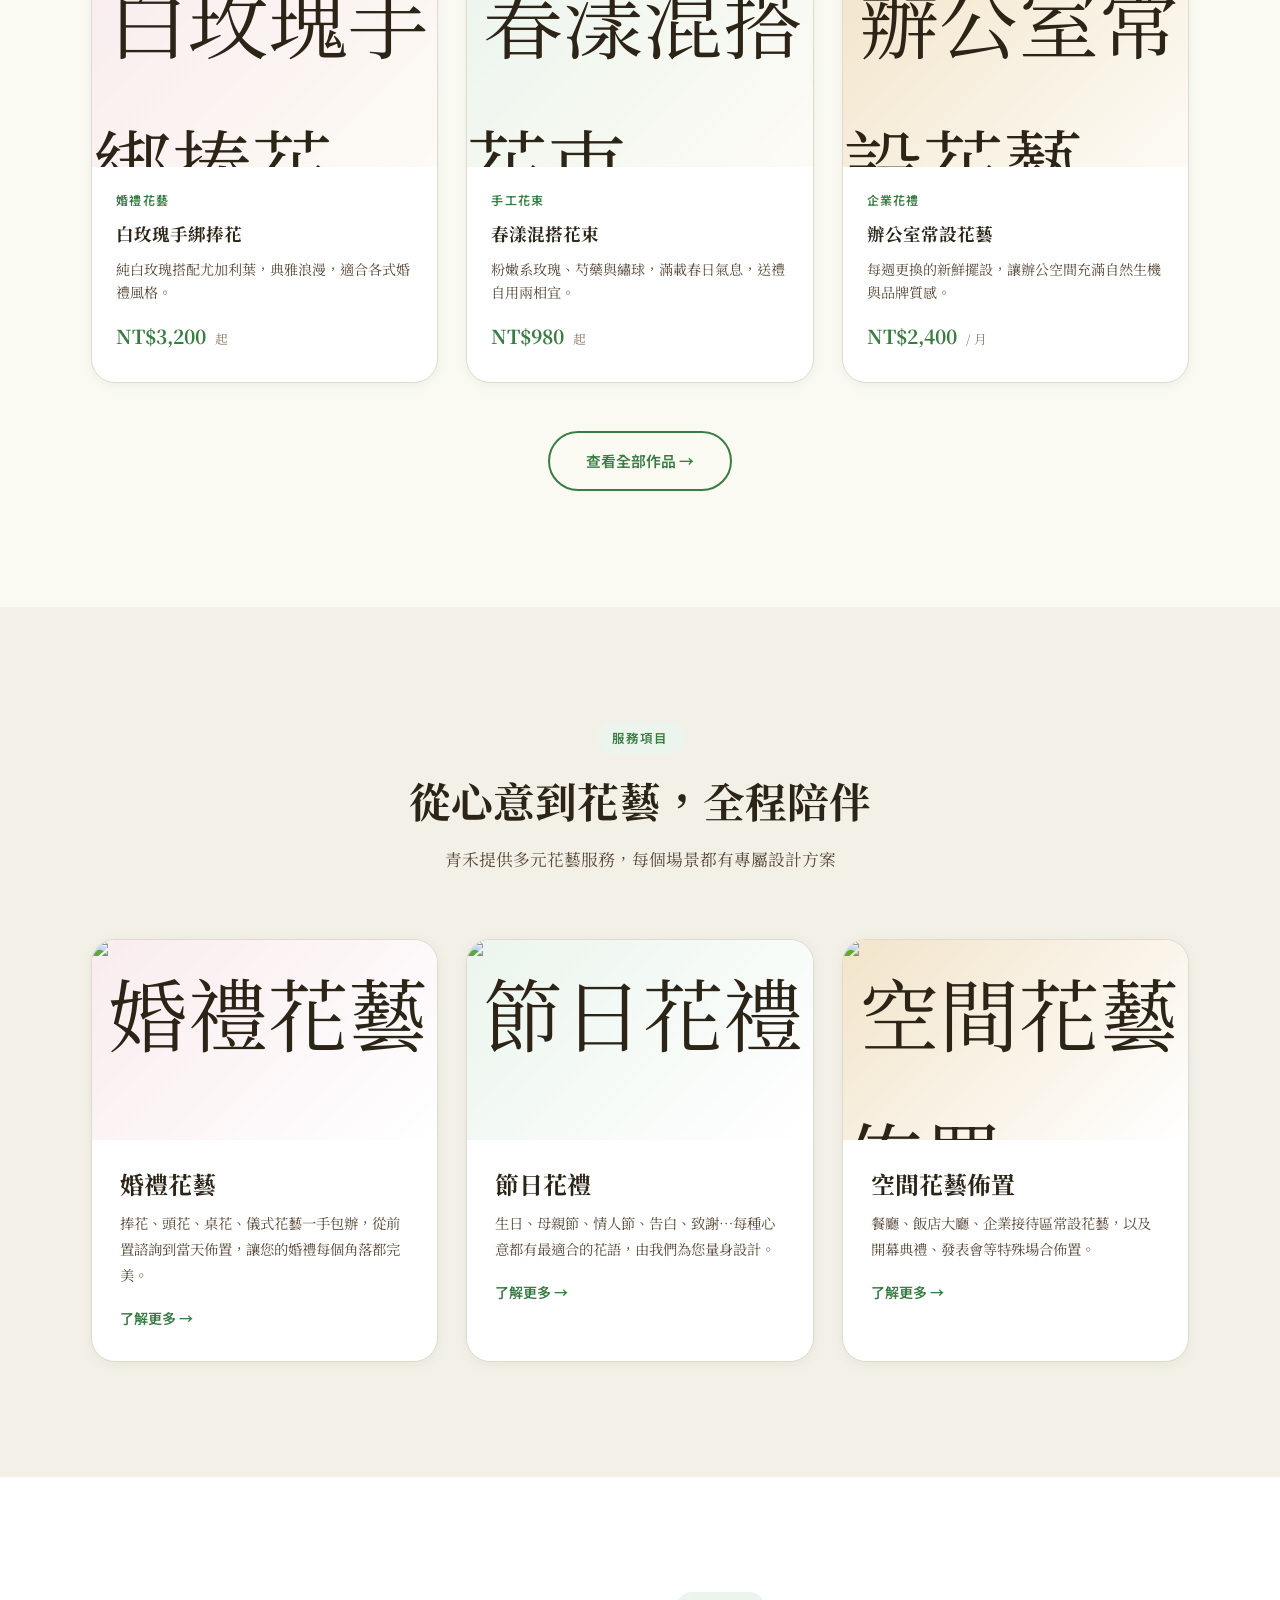
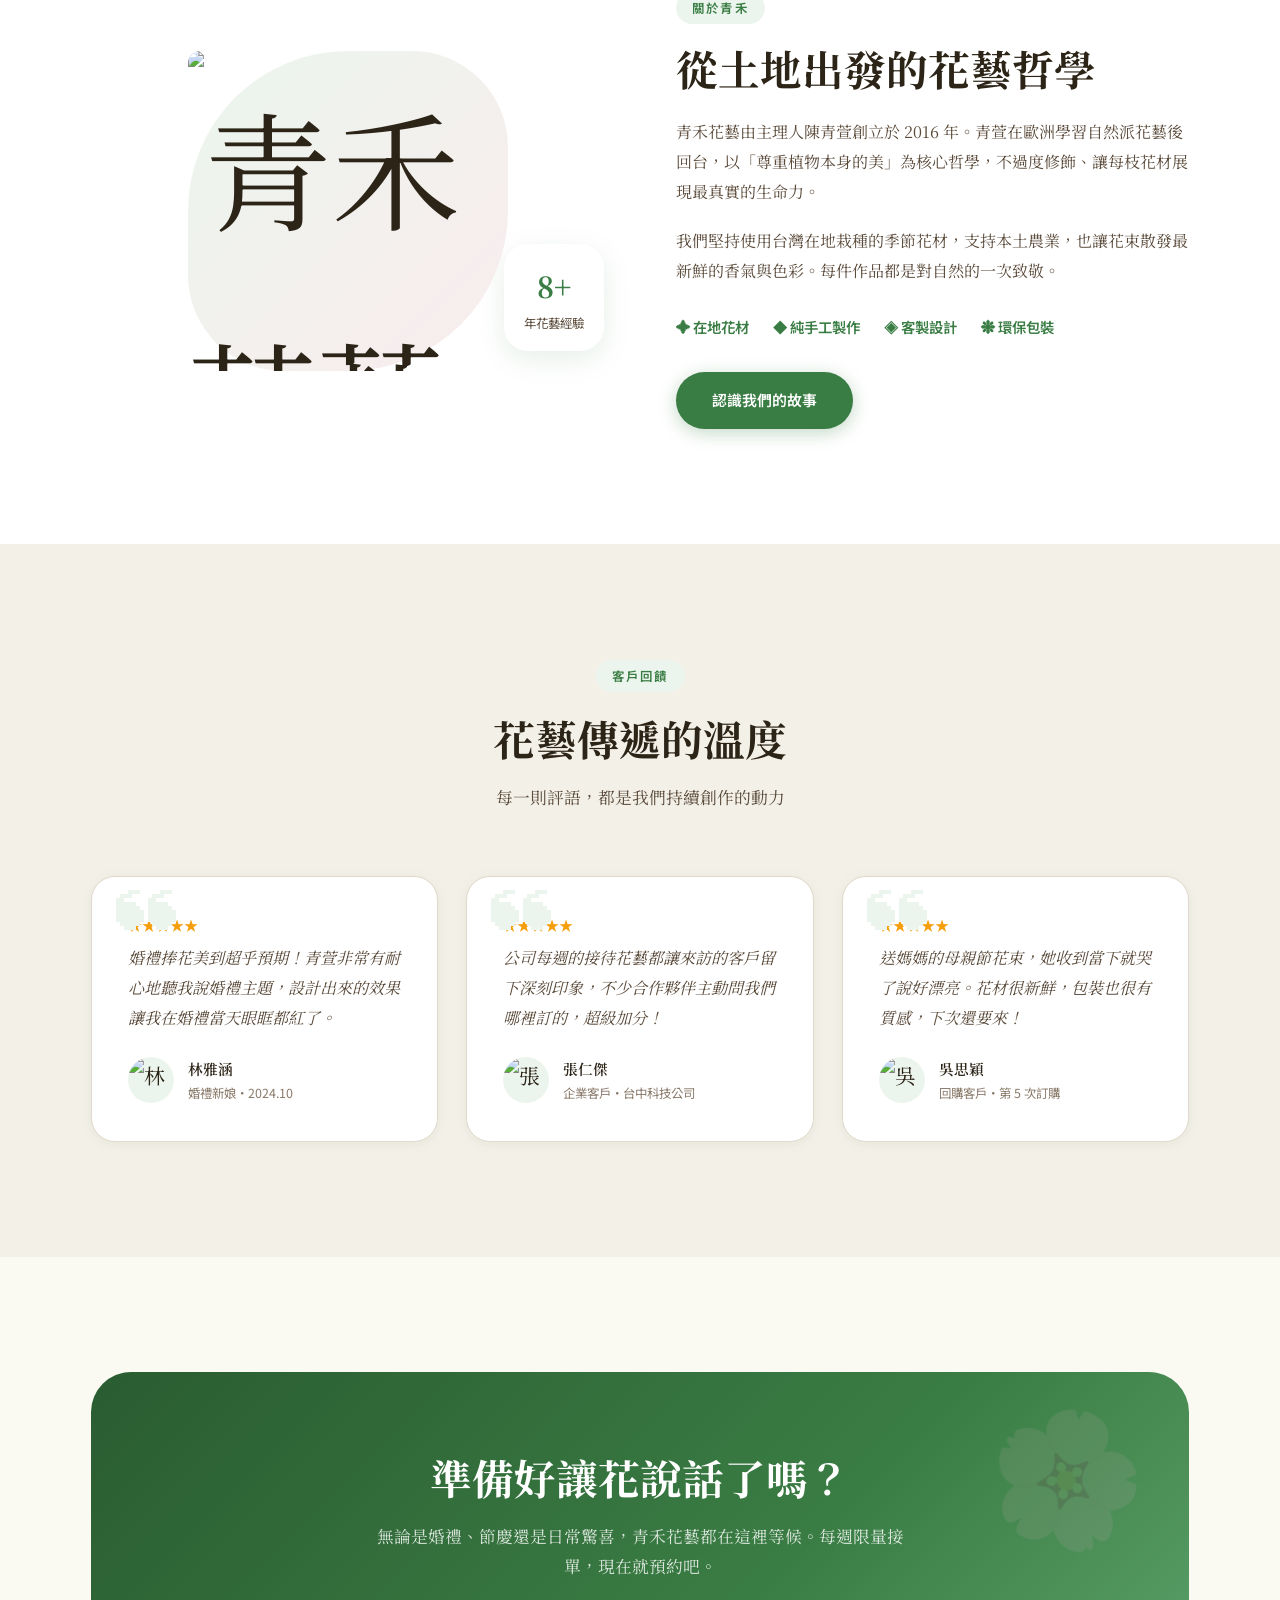
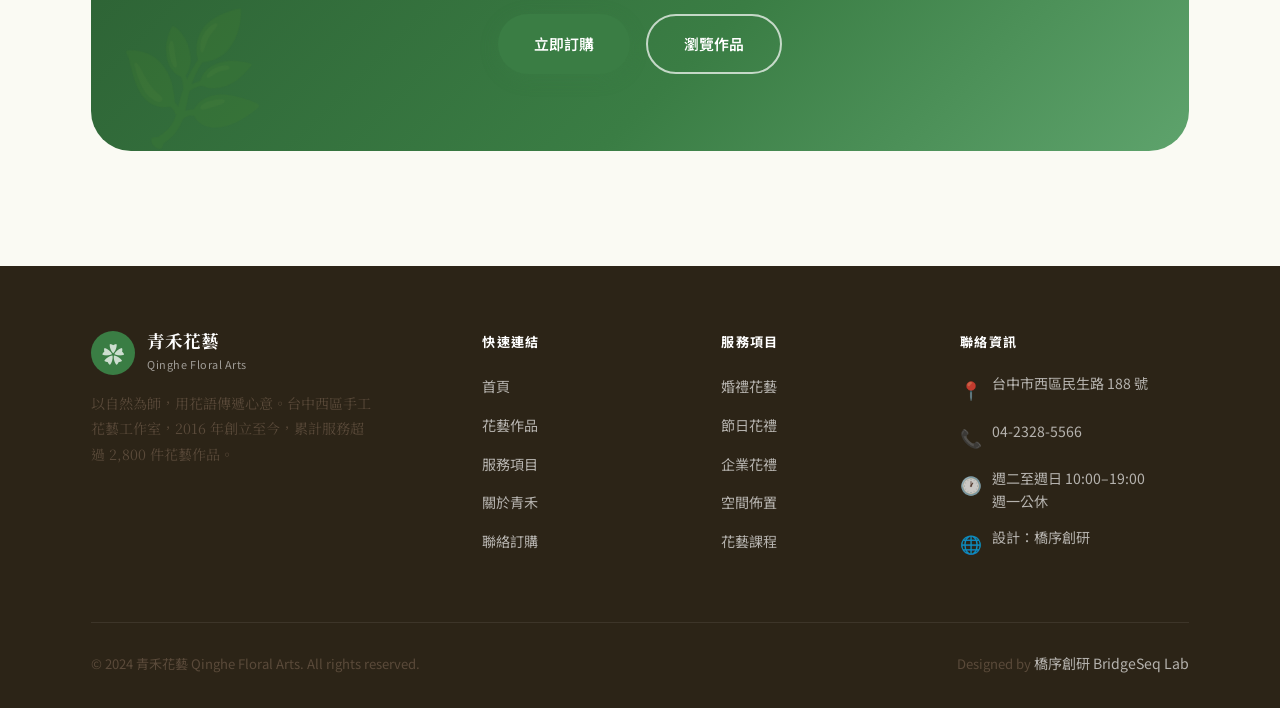
==== commit ce623ec0: "Replace emoji with Higgsfield images in index.html" ====
--- a/index.html
+++ b/index.html
@@ -253,6 +253,10 @@
   .about-teaser-inner { grid-template-columns: 1fr; }
   .about-visual { display: none; }
 }
+.flower-card-img img,.service-card-img img { width:100%;height:100%;object-fit:cover;display:block; }
+.about-main-art img { width:100%;height:100%;object-fit:cover;display:block;border-radius:12px; }
+.hero-main-circle img { width:100%;height:100%;object-fit:cover;display:block;border-radius:50%; }
+.testimonial-avatar img { width:46px;height:46px;object-fit:cover;border-radius:50%;display:block; }
 </style>
 <script type="application/ld+json">
 {
@@ -278,7 +282,7 @@
 <body>
 <!-- Loader -->
 <div class="page-loader" id="page-loader">
-  <div class="loader-flower">🌸</div>
+  <div class="loader-flower">✿</div>
   <div class="loader-text">青禾花藝 — 為您準備中</div>
 </div>
 
@@ -287,7 +291,7 @@
   <div class="container">
     <div class="nav-inner">
       <a href="index.html" class="nav-logo" aria-label="青禾花藝首頁">
-        <div class="nav-logo-icon">🌿</div>
+        <div class="nav-logo-icon">✿</div>
         <div class="nav-logo-text">
           <span class="nav-logo-name">青禾花藝</span>
           <span class="nav-logo-sub">Qinghe Floral Arts</span>
@@ -328,7 +332,7 @@
   <div class="container">
     <div class="hero-inner">
       <div class="hero-content">
-        <div class="hero-eyebrow">🌿 台中西區・預約制花藝工作室</div>
+        <div class="hero-eyebrow">台中西區・預約制花藝工作室</div>
         <h1 id="hero-heading">
           讓每一束花，<br>
           說出<em>你的心意</em>
@@ -338,7 +342,7 @@
           從婚禮捧花到企業花禮，我們讓花語傳遞您最真誠的情感。
         </p>
         <div class="hero-actions">
-          <a href="contact.html" class="btn btn-primary">🌸 立即訂購</a>
+          <a href="contact.html" class="btn btn-primary">立即訂購</a>
           <a href="products.html" class="btn btn-outline-white">瀏覽作品集</a>
         </div>
         <div class="hero-trust">
@@ -350,22 +354,22 @@
       <div class="hero-visual" aria-hidden="true">
         <div class="hero-flower-stage">
           <div class="hero-orbit">
-            <div class="hero-orbit-item">🌹</div>
+            <div class="hero-orbit-item">✿</div>
           </div>
           <div class="hero-orbit hero-orbit-2">
-            <div class="hero-orbit-item" style="top:auto;bottom:5%;left:50%;transform:translateX(-50%)">🌼</div>
+            <div class="hero-orbit-item" style="top:auto;bottom:5%;left:50%;transform:translateX(-50%)">✦</div>
           </div>
           <div class="hero-orbit hero-orbit-3" style="width:80%;height:80%;top:10%;left:10%">
-            <div class="hero-orbit-item" style="font-size:1.4rem">🍃</div>
-          </div>
-          <div class="hero-main-circle">💐</div>
+            <div class="hero-orbit-item" style="font-size:1.4rem">❋</div>
+          </div>
+          <div class="hero-main-circle"><img src="https://raw.githubusercontent.com/Izzo24/qinghe-florist/main/images/hero.webp" alt="青禾花藝" loading="lazy"></div>
           <div class="hero-float-card hero-float-card-1">
-            <div class="float-card-label">⭐ 客戶評價</div>
+            <div class="float-card-label">★ 客戶評價</div>
             <div class="float-card-value">4.9 / 5.0</div>
             <div class="float-card-sub">Google 327 則評價</div>
           </div>
           <div class="hero-float-card hero-float-card-2">
-            <div class="float-card-label">📦 本週限量</div>
+            <div class="float-card-label">◈ 本週限量</div>
             <div class="float-card-value">婚禮捧花訂製</div>
             <div class="float-card-sub">僅剩 3 組名額</div>
           </div>
@@ -409,7 +413,7 @@
     </div>
     <div class="grid-3">
       <div class="flower-card reveal" data-category="wedding">
-        <div class="flower-card-img" style="background: linear-gradient(135deg, #F9ECEE, #FDFBF5);">💍</div>
+        <div class="flower-card-img" style="background: linear-gradient(135deg, #F9ECEE, #FDFBF5);"><img src="https://raw.githubusercontent.com/Izzo24/qinghe-florist/main/images/product-wedding.webp" alt="白玫瑰手綁捧花" loading="lazy"></div>
         <div class="flower-card-body">
           <div class="flower-card-category">婚禮花藝</div>
           <div class="flower-card-title">白玫瑰手綁捧花</div>
@@ -418,7 +422,7 @@
         </div>
       </div>
       <div class="flower-card reveal reveal-delay-1" data-category="daily">
-        <div class="flower-card-img" style="background: linear-gradient(135deg, #EBF5ED, #FDFBF5);">🌸</div>
+        <div class="flower-card-img" style="background: linear-gradient(135deg, #EBF5ED, #FDFBF5);"><img src="https://raw.githubusercontent.com/Izzo24/qinghe-florist/main/images/product-daily.webp" alt="春漾混搭花束" loading="lazy"></div>
         <div class="flower-card-body">
           <div class="flower-card-category">手工花束</div>
           <div class="flower-card-title">春漾混搭花束</div>
@@ -427,7 +431,7 @@
         </div>
       </div>
       <div class="flower-card reveal reveal-delay-2" data-category="corporate">
-        <div class="flower-card-img" style="background: linear-gradient(135deg, #F2E4CA, #FDFBF5);">🏢</div>
+        <div class="flower-card-img" style="background: linear-gradient(135deg, #F2E4CA, #FDFBF5);"><img src="https://raw.githubusercontent.com/Izzo24/qinghe-florist/main/images/product-corp.webp" alt="辦公室常設花藝" loading="lazy"></div>
         <div class="flower-card-body">
           <div class="flower-card-category">企業花禮</div>
           <div class="flower-card-title">辦公室常設花藝</div>
@@ -452,7 +456,7 @@
     </div>
     <div class="grid-3">
       <div class="service-card reveal">
-        <div class="service-card-img" style="background: linear-gradient(135deg, #F9ECEE, #fff);">💒</div>
+        <div class="service-card-img" style="background: linear-gradient(135deg, #F9ECEE, #fff);"><img src="https://raw.githubusercontent.com/Izzo24/qinghe-florist/main/images/service-wedding.webp" alt="婚禮花藝" loading="lazy"></div>
         <div class="service-card-body">
           <h3>婚禮花藝</h3>
           <p>捧花、頭花、桌花、儀式花藝一手包辦，從前置諮詢到當天佈置，讓您的婚禮每個角落都完美。</p>
@@ -460,15 +464,15 @@
         </div>
       </div>
       <div class="service-card reveal reveal-delay-1">
-        <div class="service-card-img" style="background: linear-gradient(135deg, #EBF5ED, #fff);">🎁</div>
+        <div class="service-card-img" style="background: linear-gradient(135deg, #EBF5ED, #fff);"><img src="https://raw.githubusercontent.com/Izzo24/qinghe-florist/main/images/product-daily.webp" alt="節日花禮" loading="lazy"></div>
         <div class="service-card-body">
           <h3>節日花禮</h3>
-          <p>生日、母親節、情人節、告白、致謝…每種心意都有最適e��的花語，由我們為您量身設計。</p>
+          <p>生日、母親節、情人節、告白、致謝…每種心意都有最適合的花語，由我們為您量身設計。</p>
           <a href="services.html" class="service-card-link">了解更多 →</a>
         </div>
       </div>
       <div class="service-card reveal reveal-delay-2">
-        <div class="service-card-img" style="background: linear-gradient(135deg, #F2E4CA, #fff);">🏨</div>
+        <div class="service-card-img" style="background: linear-gradient(135deg, #F2E4CA, #fff);"><img src="https://raw.githubusercontent.com/Izzo24/qinghe-florist/main/images/product-corp.webp" alt="空間花藝佈置" loading="lazy"></div>
         <div class="service-card-body">
           <h3>空間花藝佈置</h3>
           <p>餐廳、飯店大廳、企業接待區常設花藝，以及開幕典禮、發表會等特殊場合佈置。</p>
@@ -484,7 +488,7 @@
   <div class="container">
     <div class="about-teaser-inner">
       <div class="about-visual reveal" aria-hidden="true">
-        <div class="about-main-art">🌿</div>
+        <div class="about-main-art"><img src="https://raw.githubusercontent.com/Izzo24/qinghe-florist/main/images/about.webp" alt="青禾花藝工作室" loading="lazy"></div>
         <div class="about-badge">
           <div class="about-badge-num">8+</div>
           <div class="about-badge-label">年花藝經驗</div>
@@ -496,10 +500,10 @@
         <p>青禾花藝由主理人陳青萱創立於 2016 年。青萱在歐洲學習自然派花藝後回台，以「尊重植物本身的美」為核心哲學，不過度修飾、讓每枝花材展現最真實的生命力。</p>
         <p>我們堅持使用台灣在地栽種的季節花材，支持本土農業，也讓花束散發最新鮮的香氣與色彩。每件作品都是對自然的一次致敬。</p>
         <div class="about-values">
-          <div class="about-value">🌱 在地花材</div>
-          <div class="about-value">✋ 純手工製作</div>
-          <div class="about-value">🎨 客製設計</div>
-          <div class="about-value">💚 環保包裝</div>
+          <div class="about-value">✦ 在地花材</div>
+          <div class="about-value">◆ 純手工製作</div>
+          <div class="about-value">◈ 客製設計</div>
+          <div class="about-value">❋ 環保包裝</div>
         </div>
         <div style="margin-top: 32px;">
           <a href="about.html" class="btn btn-primary">認識我們的故事</a>
@@ -522,7 +526,7 @@
         <div class="stars">★★★★★</div>
         <p class="testimonial-text">婚禮捧花美到超乎預期！青萱非常有耐心地聽我說婚禮主題，設計出來的效果讓我在婚禮當天眼眶都紅了。</p>
         <div class="testimonial-author">
-          <div class="testimonial-avatar">👰</div>
+          <div class="testimonial-avatar"><img src="https://raw.githubusercontent.com/Izzo24/qinghe-florist/main/images/avatar-1.webp" alt="林雅涵" loading="lazy"></div>
           <div>
             <div class="testimonial-name">林雅涵</div>
             <div class="testimonial-meta">婚禮新娘・2024.10</div>
@@ -533,7 +537,7 @@
         <div class="stars">★★★★★</div>
         <p class="testimonial-text">公司每週的接待花藝都讓來訪的客戶留下深刻印象，不少合作夥伴主動問我們哪裡訂的，超級加分！</p>
         <div class="testimonial-author">
-          <div class="testimonial-avatar">👔</div>
+          <div class="testimonial-avatar"><img src="https://raw.githubusercontent.com/Izzo24/qinghe-florist/main/images/avatar-2.webp" alt="張仁傑" loading="lazy"></div>
           <div>
             <div class="testimonial-name">張仁傑</div>
             <div class="testimonial-meta">企業客戶・台中科技公司</div>
@@ -544,7 +548,7 @@
         <div class="stars">★★★★★</div>
         <p class="testimonial-text">送媽媽的母親節花束，她收到當下就哭了說好漂亮。花材很新鮮，包裝也很有質感，下次還要來！</p>
         <div class="testimonial-author">
-          <div class="testimonial-avatar">🌸</div>
+          <div class="testimonial-avatar"><img src="https://raw.githubusercontent.com/Izzo24/qinghe-florist/main/images/avatar-3.webp" alt="吳思穎" loading="lazy"></div>
           <div>
             <div class="testimonial-name">吳思穎</div>
             <div class="testimonial-meta">回購客戶・第 5 次訂購</div>
@@ -562,7 +566,7 @@
       <h2>準備好讓花說話了嗎？</h2>
       <p>無論是婚禮、節慶還是日常驚喜，青禾花藝都在這裡等候。每週限量接單，現在就預約吧。</p>
       <div class="cta-actions">
-        <a href="contact.html" class="btn btn-primary">🌹 立即訂購</a>
+        <a href="contact.html" class="btn btn-primary">立即訂購</a>
         <a href="products.html" class="btn btn-outline-white">瀏覽作品</a>
       </div>
     </div>
@@ -575,7 +579,7 @@
     <div class="footer-grid">
       <div class="footer-brand">
         <div class="nav-logo" style="margin-bottom: 16px;">
-          <div class="nav-logo-icon">🌿</div>
+          <div class="nav-logo-icon">✿</div>
           <div class="nav-logo-text">
             <span class="nav-logo-name">青禾花藝</span>
             <span class="nav-logo-sub">Qinghe Floral Arts</span>
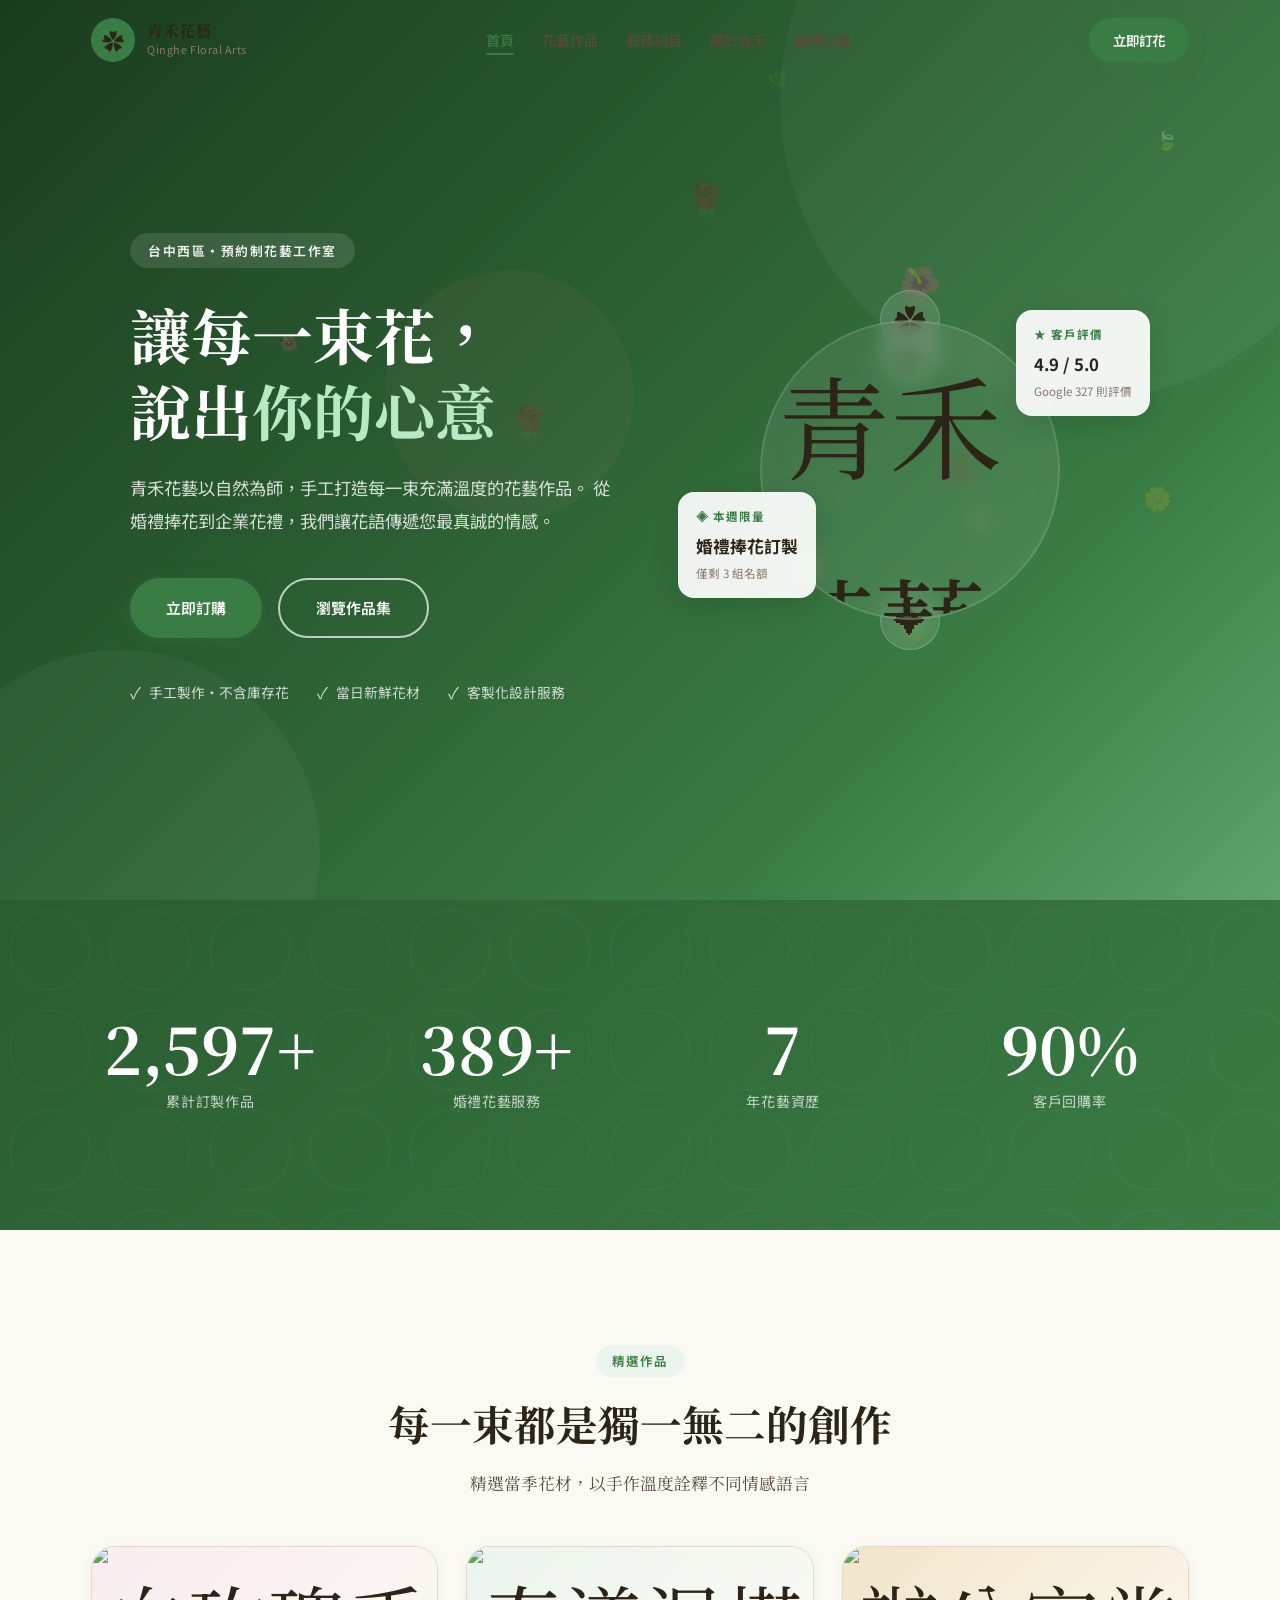
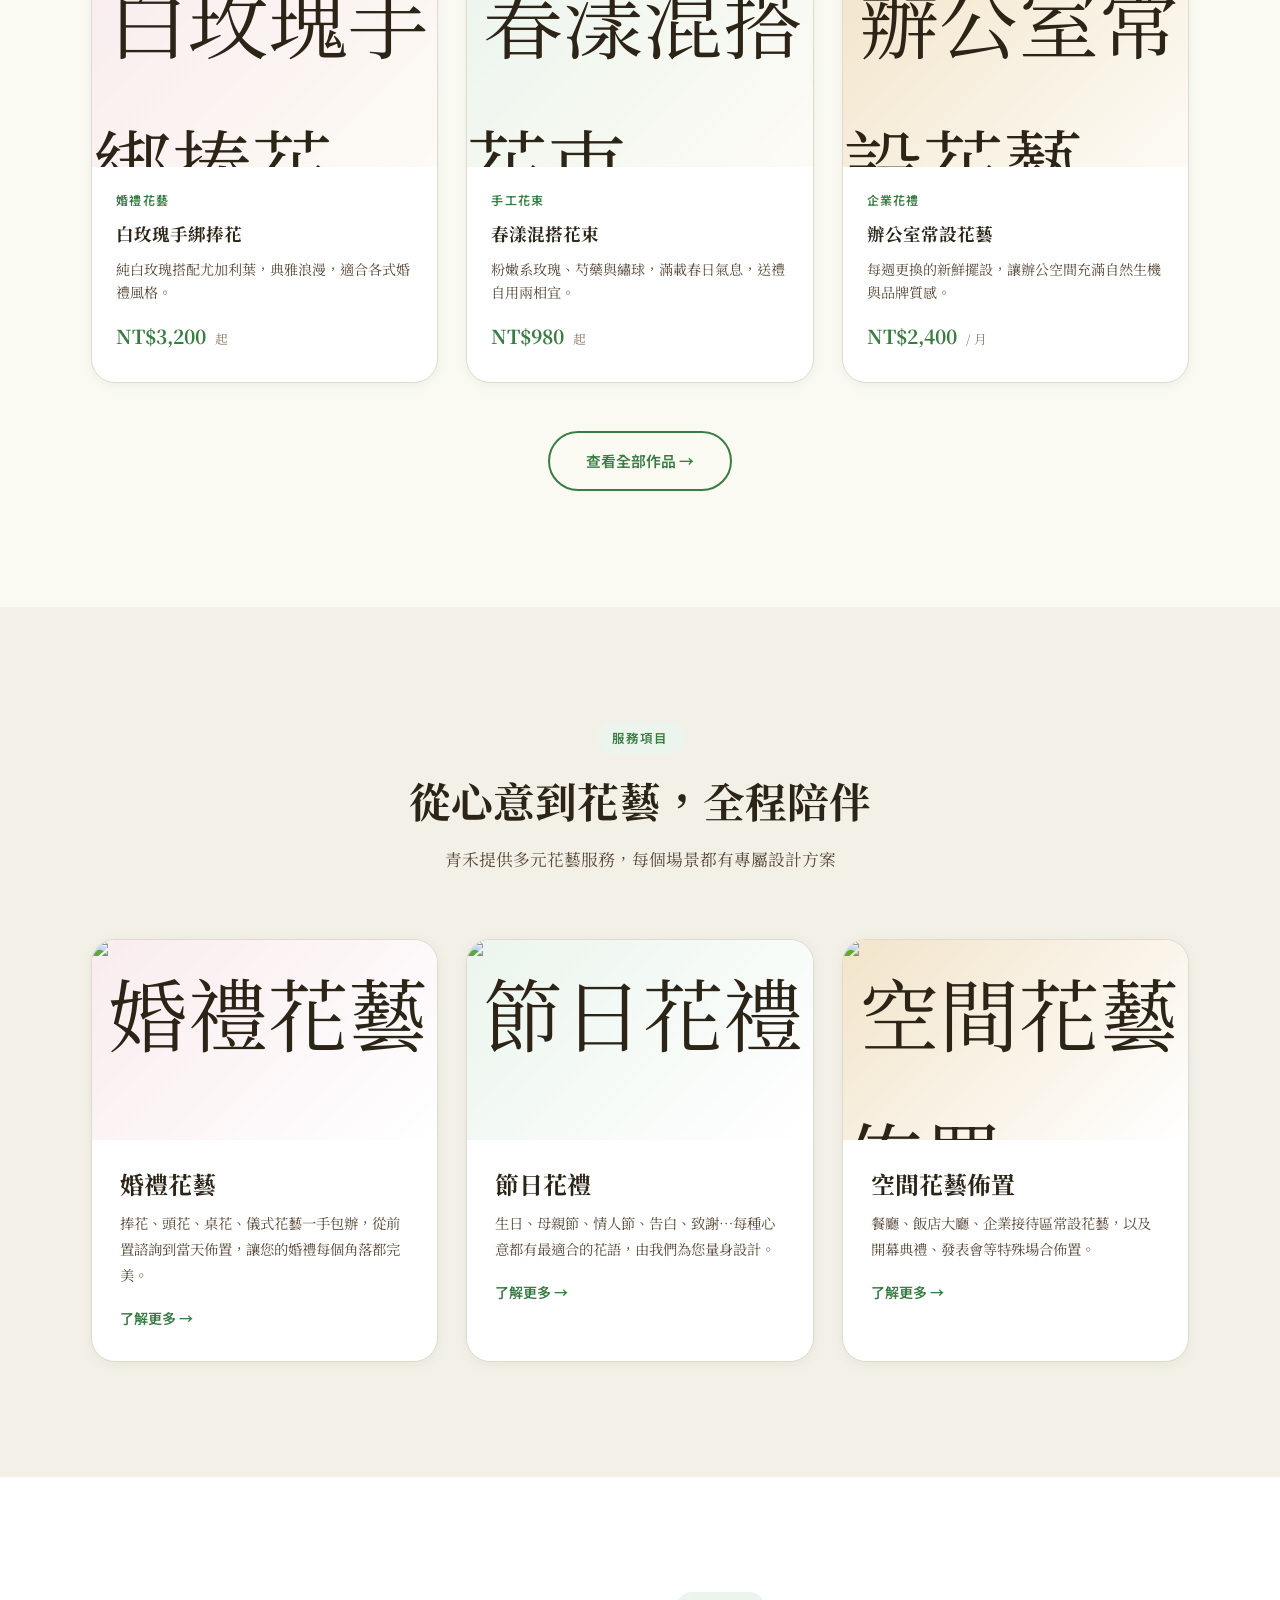
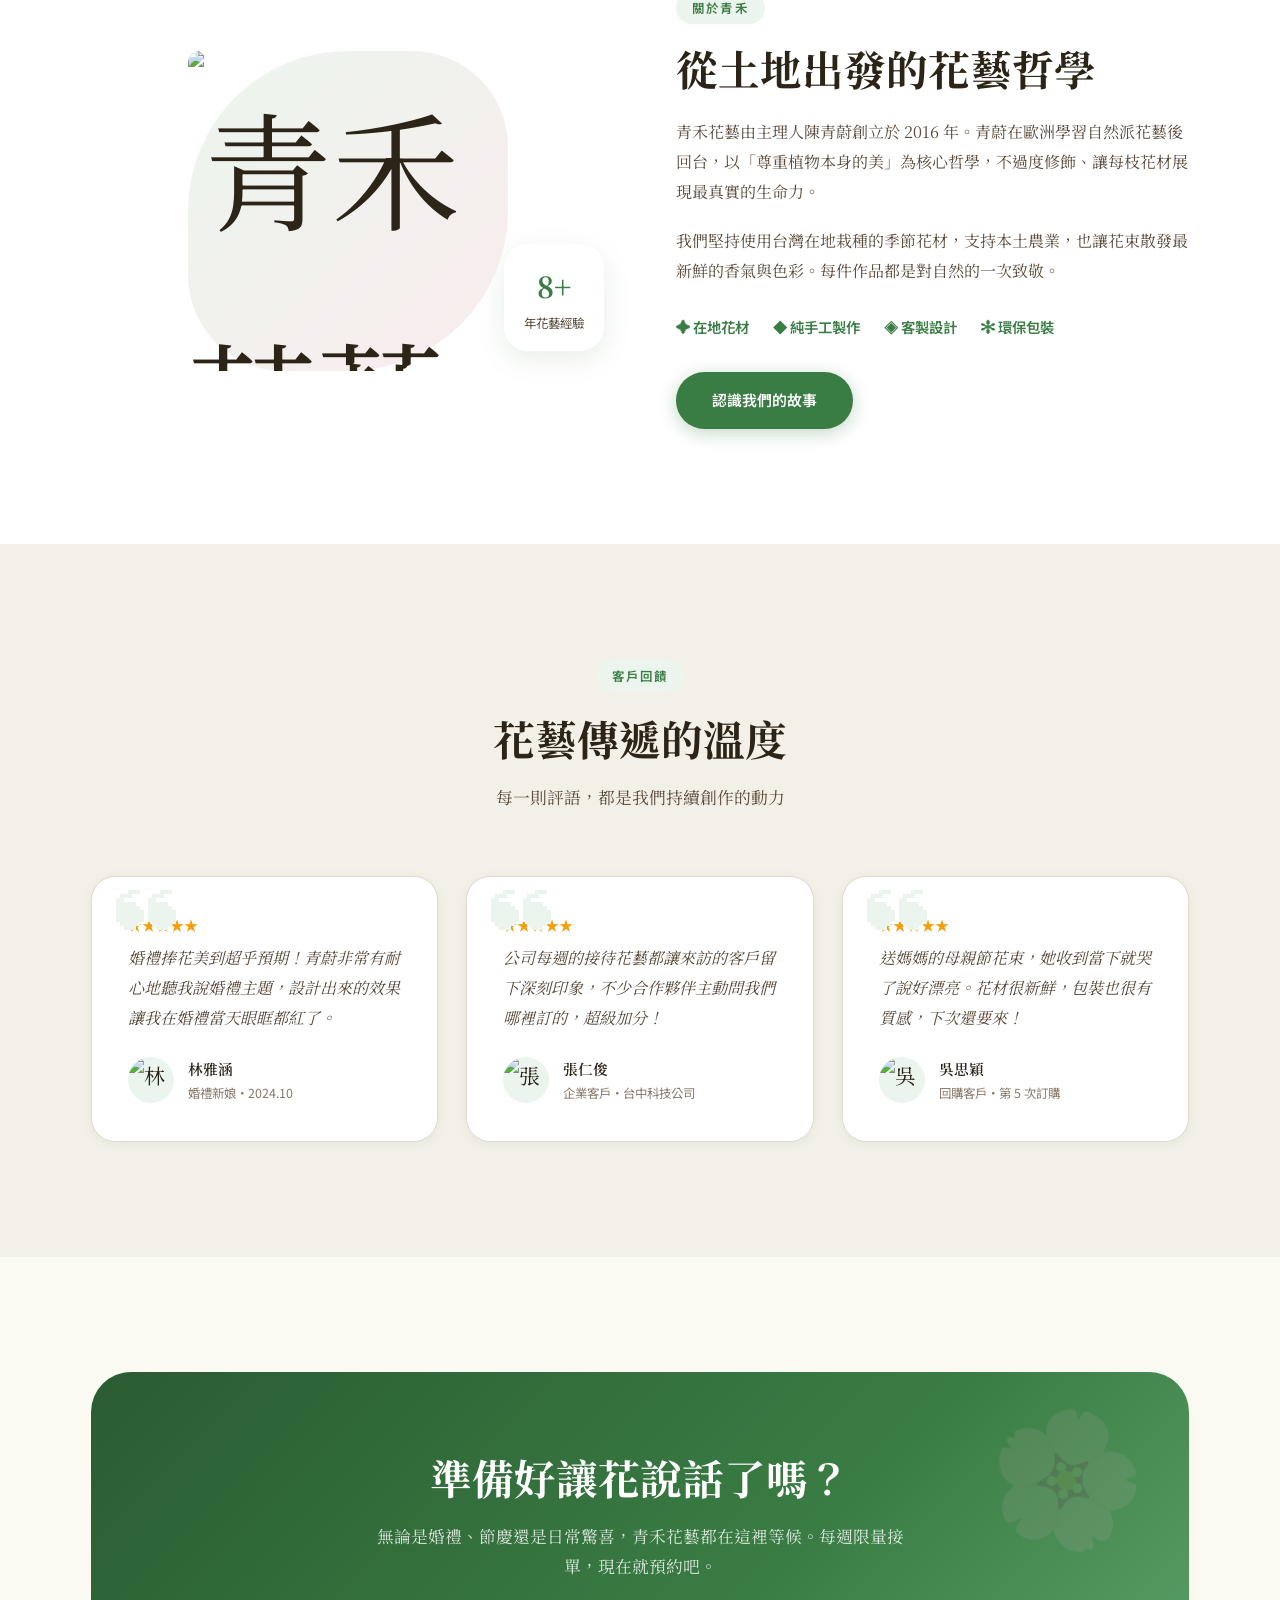
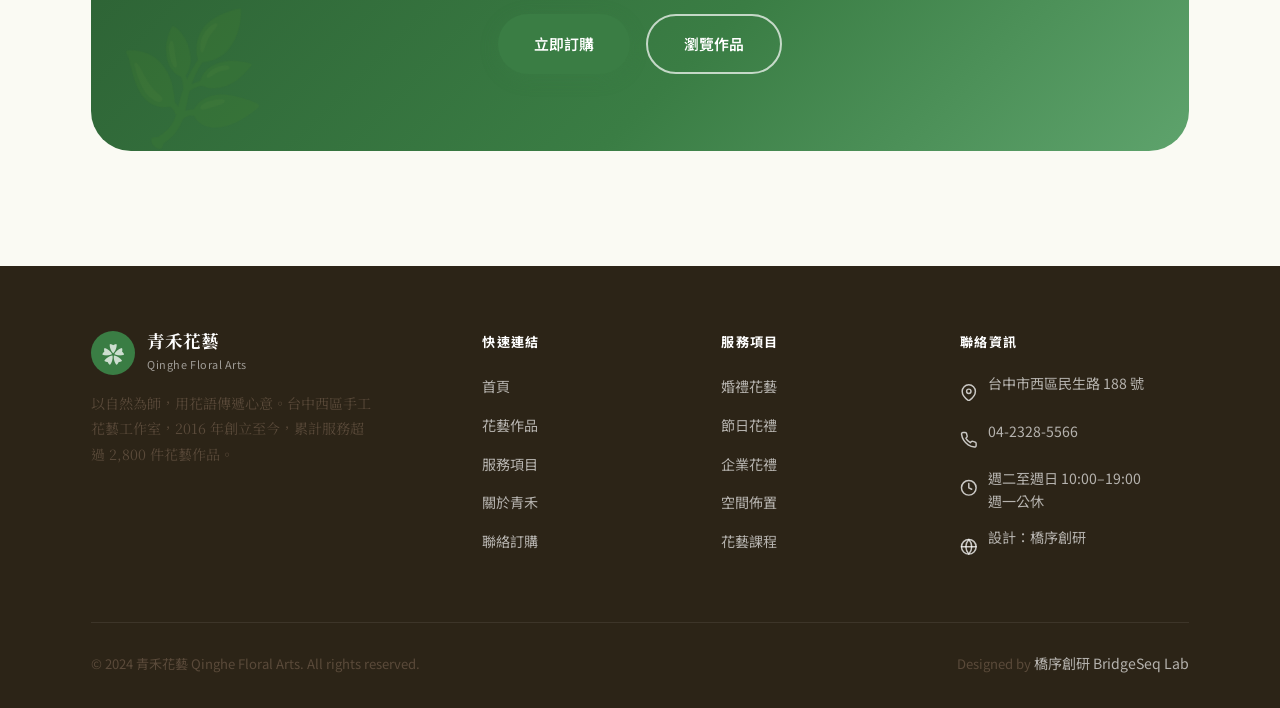
==== commit d8305f82: "fix: replace all emoji with SVG icons [index.html]" ====
--- a/index.html
+++ b/index.html
@@ -16,7 +16,7 @@
 <link href="https://fonts.googleapis.com/css2?family=Noto+Serif+TC:wght@400;700&family=Noto+Sans+TC:wght@400;500;600;700&display=swap" rel="stylesheet">
 <link rel="stylesheet" href="css/style.css">
 <style>
-/* —— Hero —— */
+/* — Hero — */
 .hero {
   min-height: 100vh;
   background: linear-gradient(135deg, #1A3C1E 0%, #2A5C31 40%, #3A7D44 75%, #5EA36C 100%);
@@ -168,11 +168,11 @@
 .float-card-value { font-size: 1.05rem; color: #2C2417; font-weight: 700; }
 .float-card-sub { font-size: 0.72rem; color: #8A7A6A; margin-top: 2px; }
 
-/* —— Featured Arrangements —— */
+/* — Featured Arrangements — */
 .featured-section { background: var(--bg); }
 .featured-section .section-heading { margin-bottom: 48px; }
 
-/* —— Services Preview —— */
+/* — Services Preview — */
 .services-preview { background: var(--bg-alt); }
 .service-card {
   background: white;
@@ -200,7 +200,7 @@
 }
 .service-card-link:hover { gap: 12px; }
 
-/* —— About teaser —— */
+/* — About teaser — */
 .about-teaser {
   background: white;
 }
@@ -360,7 +360,7 @@
             <div class="hero-orbit-item" style="top:auto;bottom:5%;left:50%;transform:translateX(-50%)">✦</div>
           </div>
           <div class="hero-orbit hero-orbit-3" style="width:80%;height:80%;top:10%;left:10%">
-            <div class="hero-orbit-item" style="font-size:1.4rem">❋</div>
+            <div class="hero-orbit-item" style="font-size:1.4rem">✻</div>
           </div>
           <div class="hero-main-circle"><img src="https://raw.githubusercontent.com/Izzo24/qinghe-florist/main/images/hero.webp" alt="青禾花藝" loading="lazy"></div>
           <div class="hero-float-card hero-float-card-1">
@@ -497,13 +497,13 @@
       <div class="about-content reveal">
         <span class="eyebrow">關於青禾</span>
         <h2 id="about-heading">從土地出發的花藝哲學</h2>
-        <p>青禾花藝由主理人陳青萱創立於 2016 年。青萱在歐洲學習自然派花藝後回台，以「尊重植物本身的美」為核心哲學，不過度修飾、讓每枝花材展現最真實的生命力。</p>
+        <p>青禾花藝由主理人陳青蔚創立於 2016 年。青蔚在歐洲學習自然派花藝後回台，以「尊重植物本身的美」為核心哲學，不過度修飾、讓每枝花材展現最真實的生命力。</p>
         <p>我們堅持使用台灣在地栽種的季節花材，支持本土農業，也讓花束散發最新鮮的香氣與色彩。每件作品都是對自然的一次致敬。</p>
         <div class="about-values">
           <div class="about-value">✦ 在地花材</div>
           <div class="about-value">◆ 純手工製作</div>
           <div class="about-value">◈ 客製設計</div>
-          <div class="about-value">❋ 環保包裝</div>
+          <div class="about-value">✻ 環保包裝</div>
         </div>
         <div style="margin-top: 32px;">
           <a href="about.html" class="btn btn-primary">認識我們的故事</a>
@@ -524,7 +524,7 @@
     <div class="grid-3">
       <div class="testimonial-card reveal">
         <div class="stars">★★★★★</div>
-        <p class="testimonial-text">婚禮捧花美到超乎預期！青萱非常有耐心地聽我說婚禮主題，設計出來的效果讓我在婚禮當天眼眶都紅了。</p>
+        <p class="testimonial-text">婚禮捧花美到超乎預期！青蔚非常有耐心地聽我說婚禮主題，設計出來的效果讓我在婚禮當天眼眶都紅了。</p>
         <div class="testimonial-author">
           <div class="testimonial-avatar"><img src="https://raw.githubusercontent.com/Izzo24/qinghe-florist/main/images/avatar-1.webp" alt="林雅涵" loading="lazy"></div>
           <div>
@@ -537,9 +537,9 @@
         <div class="stars">★★★★★</div>
         <p class="testimonial-text">公司每週的接待花藝都讓來訪的客戶留下深刻印象，不少合作夥伴主動問我們哪裡訂的，超級加分！</p>
         <div class="testimonial-author">
-          <div class="testimonial-avatar"><img src="https://raw.githubusercontent.com/Izzo24/qinghe-florist/main/images/avatar-2.webp" alt="張仁傑" loading="lazy"></div>
+          <div class="testimonial-avatar"><img src="https://raw.githubusercontent.com/Izzo24/qinghe-florist/main/images/avatar-2.webp" alt="張仁俊" loading="lazy"></div>
           <div>
-            <div class="testimonial-name">張仁傑</div>
+            <div class="testimonial-name">張仁俊</div>
             <div class="testimonial-meta">企業客戶・台中科技公司</div>
           </div>
         </div>
@@ -610,19 +610,19 @@
       <div>
         <div class="footer-heading">聯絡資訊</div>
         <div class="footer-contact-item">
-          <div class="footer-contact-icon">📍</div>
+          <div class="footer-contact-icon"><svg xmlns="http://www.w3.org/2000/svg" viewBox="0 0 24 24" width="1em" height="1em" fill="none" stroke="currentColor" stroke-width="2" stroke-linecap="round" stroke-linejoin="round" style="display:inline-block;vertical-align:middle"><path d="M21 10c0 7-9 13-9 13s-9-6-9-13a9 9 0 0 1 18 0z"/><circle cx="12" cy="10" r="3"/></svg></div>
           <div class="footer-contact-text">台中市西區民生路 188 號</div>
         </div>
         <div class="footer-contact-item">
-          <div class="footer-contact-icon">📞</div>
+          <div class="footer-contact-icon"><svg xmlns="http://www.w3.org/2000/svg" viewBox="0 0 24 24" width="1em" height="1em" fill="none" stroke="currentColor" stroke-width="2" stroke-linecap="round" stroke-linejoin="round" style="display:inline-block;vertical-align:middle"><path d="M22 16.92v3a2 2 0 0 1-2.18 2 19.79 19.79 0 0 1-8.63-3.07 19.5 19.5 0 0 1-6-6 19.79 19.79 0 0 1-3.07-8.67A2 2 0 0 1 4 2h3a2 2 0 0 1 2 1.72 12.84 12.84 0 0 0 .7 2.81 2 2 0 0 1-.45 2.11L8.09 9.91a16 16 0 0 0 6 6l1.27-1.27a2 2 0 0 1 2.11-.45 12.84 12.84 0 0 0 2.81.7A2 2 0 0 1 22 16.92z"/></svg></div>
           <div class="footer-contact-text">04-2328-5566</div>
         </div>
         <div class="footer-contact-item">
-          <div class="footer-contact-icon">🕐</div>
+          <div class="footer-contact-icon"><svg xmlns="http://www.w3.org/2000/svg" viewBox="0 0 24 24" width="1em" height="1em" fill="none" stroke="currentColor" stroke-width="2" stroke-linecap="round" stroke-linejoin="round" style="display:inline-block;vertical-align:middle"><circle cx="12" cy="12" r="10"/><polyline points="12 6 12 12 16 14"/></svg></div>
           <div class="footer-contact-text">週二至週日 10:00–19:00<br>週一公休</div>
         </div>
         <div class="footer-contact-item">
-          <div class="footer-contact-icon">🌐</div>
+          <div class="footer-contact-icon"><svg xmlns="http://www.w3.org/2000/svg" viewBox="0 0 24 24" width="1em" height="1em" fill="none" stroke="currentColor" stroke-width="2" stroke-linecap="round" stroke-linejoin="round" style="display:inline-block;vertical-align:middle"><circle cx="12" cy="12" r="10"/><line x1="2" y1="12" x2="22" y2="12"/><path d="M12 2a15.3 15.3 0 0 1 4 10 15.3 15.3 0 0 1-4 10 15.3 15.3 0 0 1-4-10 15.3 15.3 0 0 1 4-10z"/></svg></div>
           <div class="footer-contact-text"><a href="https://bridgeseqlab.com" class="footer-link" target="_blank" rel="noopener">設計：橋序創研</a></div>
         </div>
       </div>
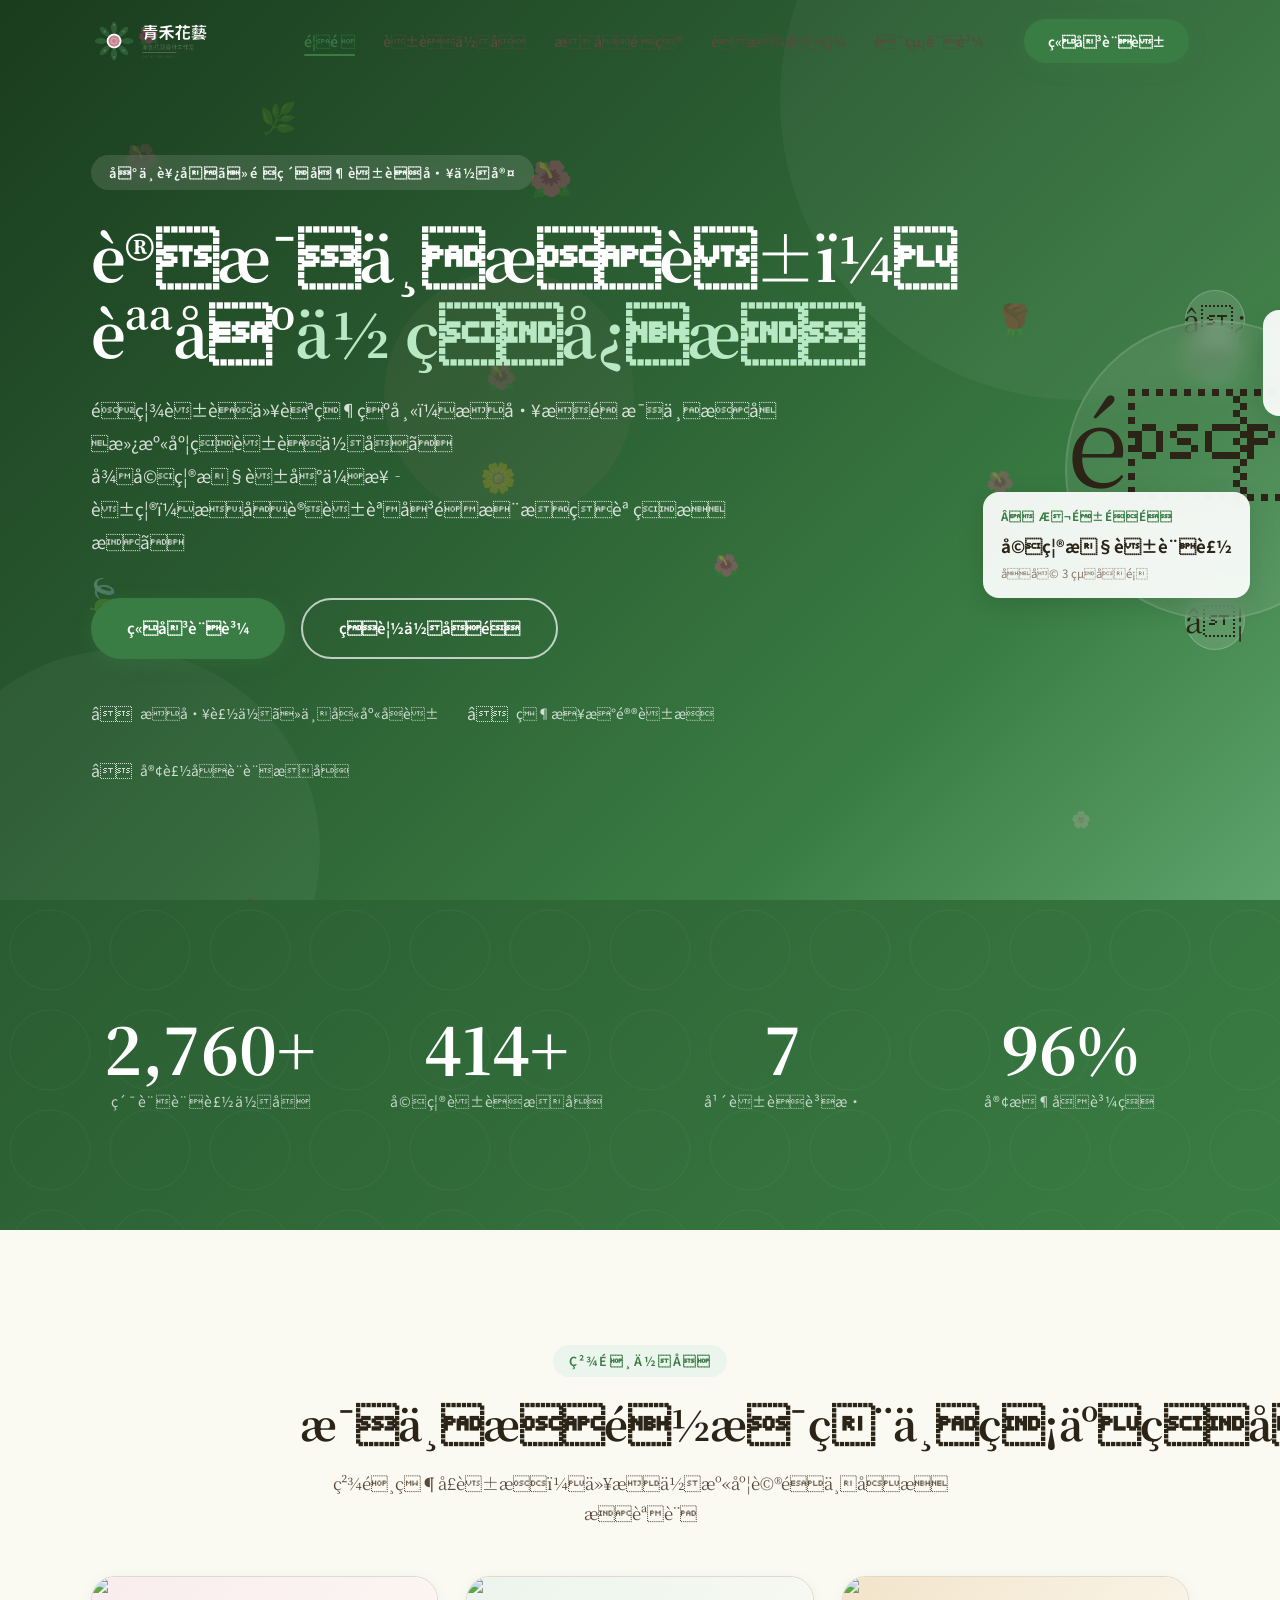
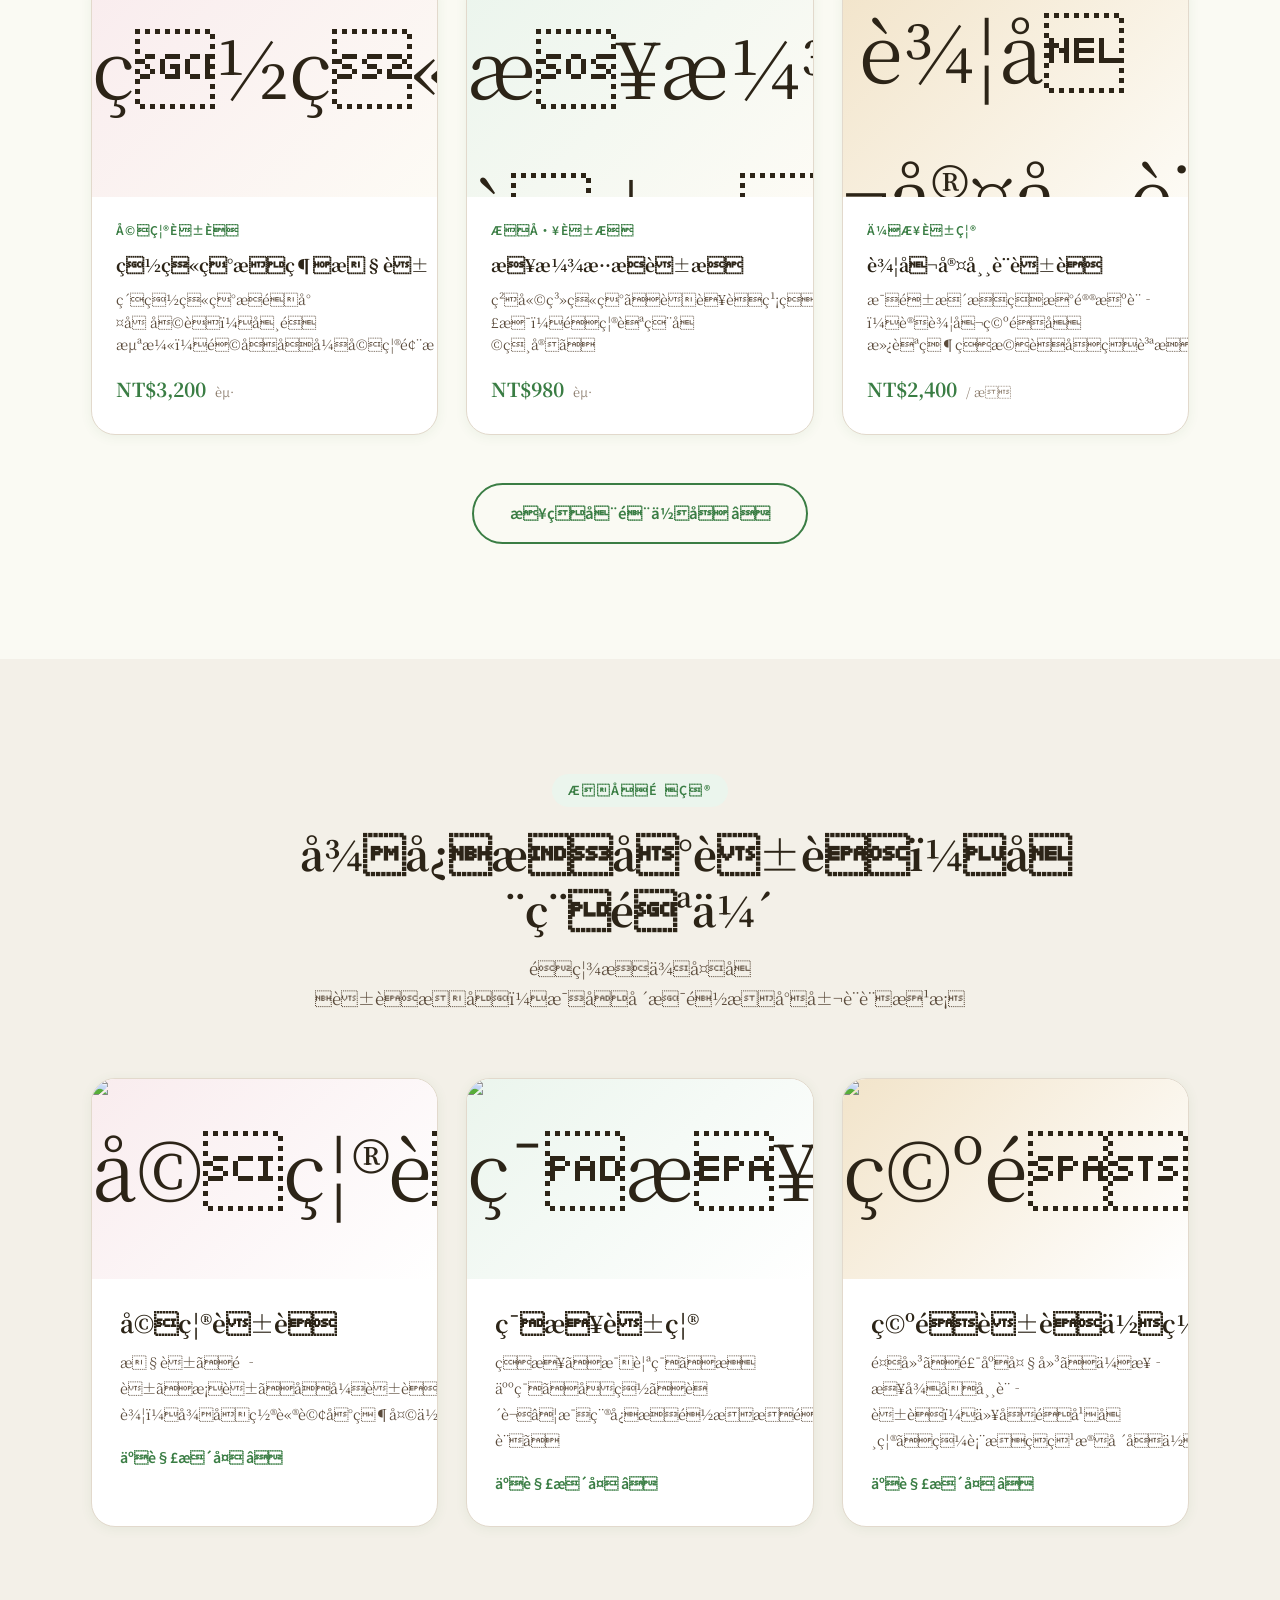
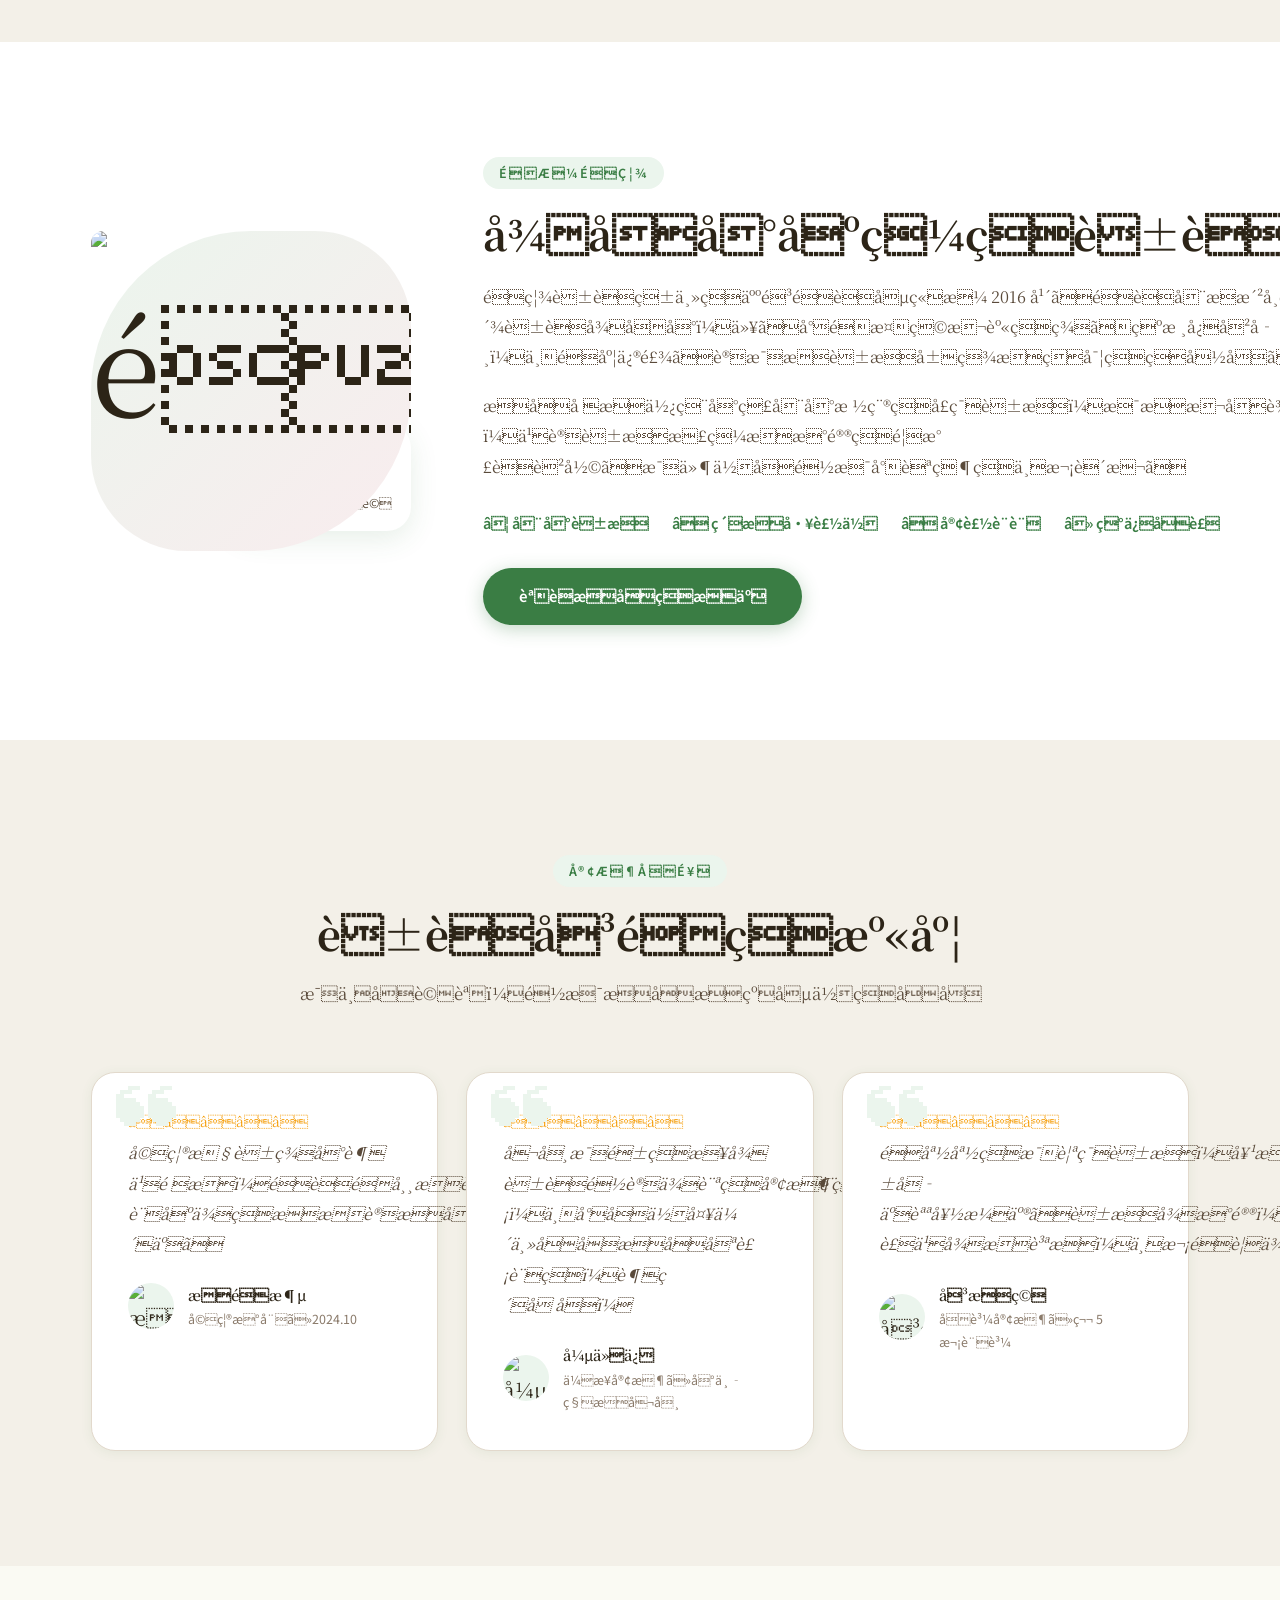
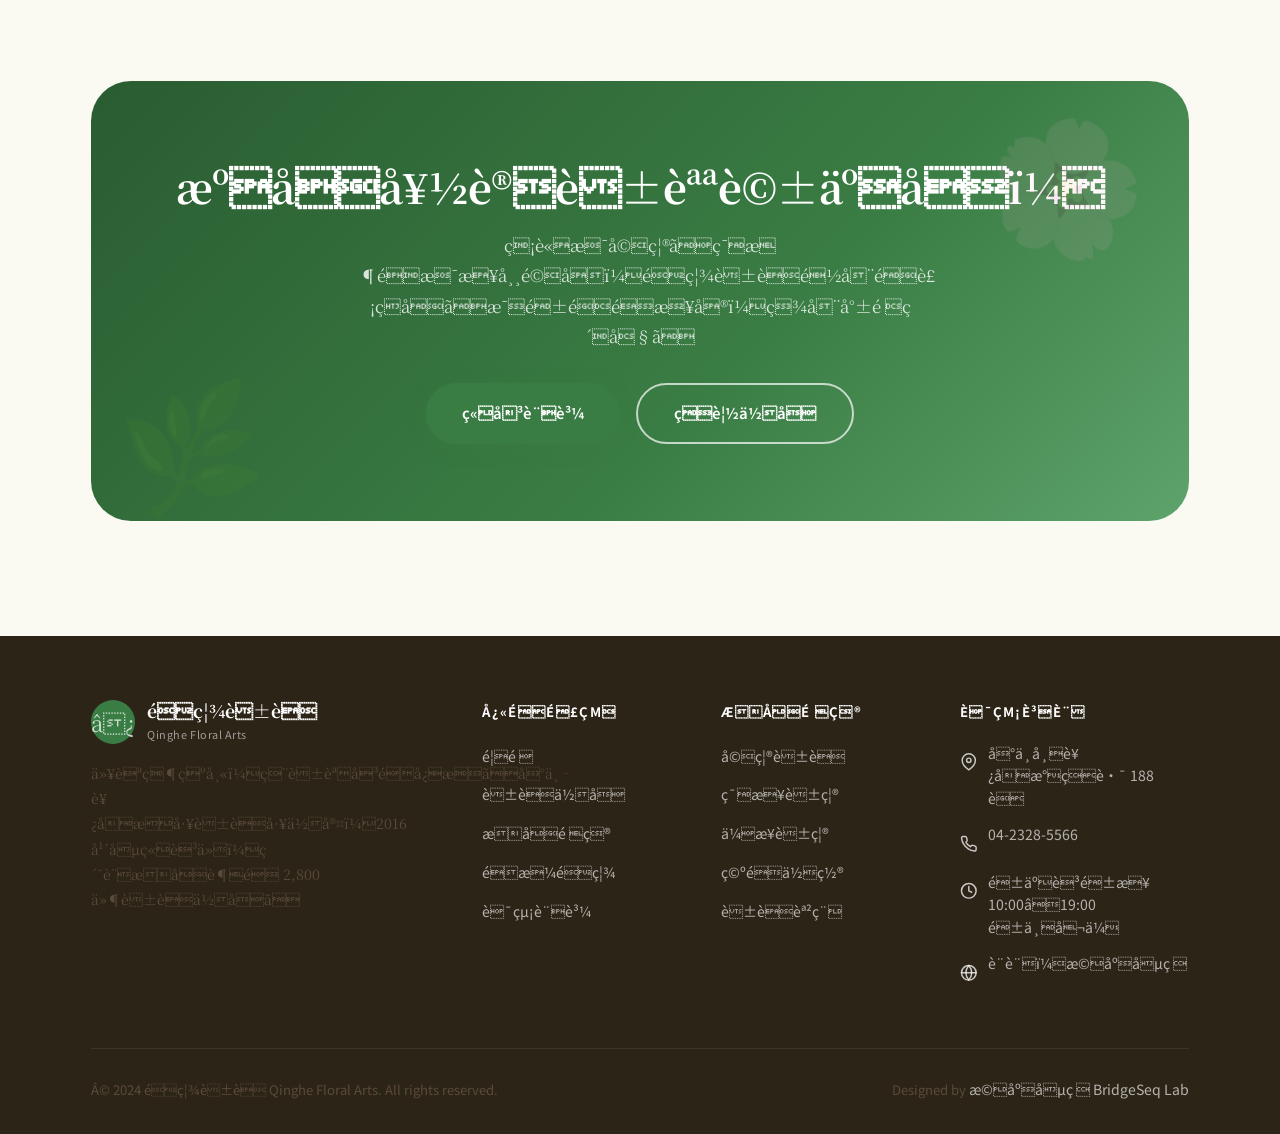
==== commit 54461ca2: "Update logo: index.html" ====
--- a/index.html
+++ b/index.html
@@ -3,11 +3,11 @@
 <head>
 <meta charset="UTF-8">
 <meta name="viewport" content="width=device-width, initial-scale=1.0">
-<title>青禾花藝 — 台中手工花束・婚禮花藝・企業花禮訂製</title>
-<meta name="description" content="青禾花藝，台中西區手工花藝工作室。專注婚禮捧花、手綁花束、企業花禮訂製與花藝課程，以自然療癒美學讓每束花說出您的心意。">
-<meta name="keywords" content="台中花藝,手工花束,婚禮花藝,捧花,企業花禮,花藝工作室,台中訂花">
-<meta property="og:title" content="青禾花藝 — 台中手工花束・婚禮花藝">
-<meta property="og:description" content="台中手工花藝工作室，專注婚禮捧花、企業花禮訂製與花藝教學。">
+<title>éç¦¾è±è â å°ä¸­æå·¥è±æã»å©ç¦®è±èã»ä¼æ¥­è±ç¦®è¨è£½</title>
+<meta name="description" content="éç¦¾è±èï¼å°ä¸­è¥¿åæå·¥è±èå·¥ä½å®¤ãå°æ³¨å©ç¦®æ§è±ãæç¶è±æãä¼æ¥­è±ç¦®è¨è£½èè±èèª²ç¨ï¼ä»¥èªç¶ççç¾å­¸è®æ¯æè±èªªåºæ¨çå¿æã">
+<meta name="keywords" content="å°ä¸­è±è,æå·¥è±æ,å©ç¦®è±è,æ§è±,ä¼æ¥­è±ç¦®,è±èå·¥ä½å®¤,å°ä¸­è¨è±">
+<meta property="og:title" content="éç¦¾è±è â å°ä¸­æå·¥è±æã»å©ç¦®è±è">
+<meta property="og:description" content="å°ä¸­æå·¥è±èå·¥ä½å®¤ï¼å°æ³¨å©ç¦®æ§è±ãä¼æ¥­è±ç¦®è¨è£½èè±èæå­¸ã">
 <meta property="og:type" content="website">
 <meta property="og:url" content="https://izzo24.github.io/qinghe-florist/">
 <link rel="canonical" href="https://izzo24.github.io/qinghe-florist/">
@@ -16,7 +16,7 @@
 <link href="https://fonts.googleapis.com/css2?family=Noto+Serif+TC:wght@400;700&family=Noto+Sans+TC:wght@400;500;600;700&display=swap" rel="stylesheet">
 <link rel="stylesheet" href="css/style.css">
 <style>
-/* — Hero — */
+/* â Hero â */
 .hero {
   min-height: 100vh;
   background: linear-gradient(135deg, #1A3C1E 0%, #2A5C31 40%, #3A7D44 75%, #5EA36C 100%);
@@ -168,11 +168,11 @@
 .float-card-value { font-size: 1.05rem; color: #2C2417; font-weight: 700; }
 .float-card-sub { font-size: 0.72rem; color: #8A7A6A; margin-top: 2px; }
 
-/* — Featured Arrangements — */
+/* â Featured Arrangements â */
 .featured-section { background: var(--bg); }
 .featured-section .section-heading { margin-bottom: 48px; }
 
-/* — Services Preview — */
+/* â Services Preview â */
 .services-preview { background: var(--bg-alt); }
 .service-card {
   background: white;
@@ -200,7 +200,7 @@
 }
 .service-card-link:hover { gap: 12px; }
 
-/* — About teaser — */
+/* â About teaser â */
 .about-teaser {
   background: white;
 }
@@ -257,24 +257,29 @@
 .about-main-art img { width:100%;height:100%;object-fit:cover;display:block;border-radius:12px; }
 .hero-main-circle img { width:100%;height:100%;object-fit:cover;display:block;border-radius:50%; }
 .testimonial-avatar img { width:46px;height:46px;object-fit:cover;border-radius:50%;display:block; }
+
+  .site-nav .logo-white { display:block; }
+  .site-nav .logo-color { display:none; }
+  .site-nav.scrolled .logo-white { display:none; }
+  .site-nav.scrolled .logo-color { display:block; }
 </style>
 <script type="application/ld+json">
 {
   "@context": "https://schema.org",
   "@type": "Florist",
-  "name": "青禾花藝",
+  "name": "éç¦¾è±è",
   "alternateName": "Qinghe Floral Arts",
   "url": "https://izzo24.github.io/qinghe-florist/",
-  "description": "台中西區手工花藝工作室，專注婚禮捧花、手綁花束、企業花禮訂製與花藝課程",
+  "description": "å°ä¸­è¥¿åæå·¥è±èå·¥ä½å®¤ï¼å°æ³¨å©ç¦®æ§è±ãæç¶è±æãä¼æ¥­è±ç¦®è¨è£½èè±èèª²ç¨",
   "address": {
     "@type": "PostalAddress",
-    "streetAddress": "西區民生路 188 號",
-    "addressLocality": "台中市",
+    "streetAddress": "è¥¿åæ°çè·¯ 188 è",
+    "addressLocality": "å°ä¸­å¸",
     "addressCountry": "TW"
   },
   "telephone": "+886-4-2328-5566",
   "openingHours": "Tu-Su 10:00-19:00",
-  "priceRange": "NT$600–NT$8000",
+  "priceRange": "NT$600âNT$8000",
   "servesCuisine": "Floral Design"
 }
 </script>
@@ -282,30 +287,28 @@
 <body>
 <!-- Loader -->
 <div class="page-loader" id="page-loader">
-  <div class="loader-flower">✿</div>
-  <div class="loader-text">青禾花藝 — 為您準備中</div>
+  <div class="loader-flower">â¿</div>
+  <div class="loader-text">éç¦¾è±è â çºæ¨æºåä¸­</div>
 </div>
 
 <!-- Nav -->
-<nav class="site-nav" role="navigation" aria-label="主選單">
+<nav class="site-nav" role="navigation" aria-label="ä¸»é¸å®">
   <div class="container">
     <div class="nav-inner">
-      <a href="index.html" class="nav-logo" aria-label="青禾花藝首頁">
-        <div class="nav-logo-icon">✿</div>
-        <div class="nav-logo-text">
-          <span class="nav-logo-name">青禾花藝</span>
-          <span class="nav-logo-sub">Qinghe Floral Arts</span>
-        </div>
+      <a href="index.html" class="nav-logo" aria-label="éç¦¾è±èé¦é ">
+        <img src="logos/qinghe-florist-logo-white.png" alt="青禾花藝" class="logo-white" style="height:46px;width:auto;">
+          <img src="logos/qinghe-florist-logo.png" alt="青禾花藝" class="logo-color" style="height:46px;width:auto;display:none;">
       </a>
       <ul class="nav-links" role="list">
-        <li><a href="index.html" class="nav-link">首頁</a></li>
-        <li><a href="products.html" class="nav-link">花藝作品</a></li>
-        <li><a href="services.html" class="nav-link">服務項目</a></li>
-        <li><a href="about.html" class="nav-link">關於青禾</a></li>
-        <li><a href="contact.html" class="nav-link">聯絡訂購</a></li>
+        <li><a href="index.html" class="nav-link">é¦é </a></li>
+        <li><a href="products.html" class="nav-link">è±èä½å</a></li>
+        <li><a href="services.html" class="nav-link">æåé +ç®</a></li>
+        <li><a href="about.html" class="nav-link">éæ¼éç¦¾</a></li>
+        <li><a href="contact.html" class="nav-link">è¯çµ¡è¨è³¼</a></li>
       </ul>
-      <a href="contact.html" class="btn btn-primary nav-cta">立即訂花</a>
-      <button class="nav-hamburger" aria-label="開啟選單" aria-expanded="false">
+      <a href="contact.html" class="btn btn-primary nav-cta">ç«å³è¨è±</a>
+      <button class="nav-hamburger" aria-label="éåé¸å®" aria-expanded="false">
         <span></span><span></span><span></span>
       </button>
     </div>
@@ -313,14 +316,15 @@
 </nav>
 
 <!-- Mobile Nav -->
-<nav class="nav-mobile" aria-label="手機選單">
-  <button class="nav-mobile-close" aria-label="關閉選單">✕</button>
-  <a href="index.html" class="nav-link">首頁</a>
-  <a href="products.html" class="nav-link">花藝作品</a>
-  <a href="services.html" class="nav-link">服務項目</a>
-  <a href="about.html" class="nav-link">關於青禾</a>
-  <a href="contact.html" class="nav-link">聯絡訂購</a>
-  <a href="contact.html" class="btn btn-primary">立即訂花</a>
+<nav class="nav-mobile" aria-label="ææ©é¸å®">
+  <button class="nav-mobile-close" aria-label="ééé¸å®">â</button>
+  <a href="index.html" class="nav-link">é¦é </a>
+  <a href="products.html" class="nav-link">è±èä½å</a>
+  <a href="services.html" class="nav-link">æåé +ç®</a>
+  <a href="about.html" class="nav-link">éæ¼éç¦¾</a>
+  <a href="contact.html" class="nav-link">è¯çµ¡è¨è³¼</a>
+  <a href="contact.html" class="btn btn-primary">ç«å³è¨è±</a>
 </nav>
 
 <!-- Hero -->
@@ -332,46 +336,51 @@
   <div class="container">
     <div class="hero-inner">
       <div class="hero-content">
-        <div class="hero-eyebrow">台中西區・預約制花藝工作室</div>
+        <div class="hero-eyebrow">å°ä¸­è¥¿åã»é ç´å¶è±èå·¥ä½å®¤</div>
         <h1 id="hero-heading">
-          讓每一束花，<br>
-          說出<em>你的心意</em>
+          è®æ¯ä¸æè±ï¼<br>
+          èªªåº<em>ä½ çå¿æ</em>
         </h1>
         <p class="hero-desc">
-          青禾花藝以自然為師，手工打造每一束充滿溫度的花藝作品。
-          從婚禮捧花到企業花禮，我們讓花語傳遞您最真誠的情感。
+          éç¦¾è±èä»¥èªç¶çºå¸«ï¼æå·¥æé æ¯ä¸æå++æ»¿æº«åº¦çè±èä½åã
+          å¾å©ç¦®æ§è±å°ä¼æ¥­è±ç¦®ï¼æåè®è±èªå³éæ¨æçèª çæ+æã
         </p>
         <div class="hero-actions">
-          <a href="contact.html" class="btn btn-primary">立即訂購</a>
-          <a href="products.html" class="btn btn-outline-white">瀏覽作品集</a>
+          <a href="contact.html" class="btn btn-primary">ç«å³è¨è³¼</a>
+          <a href="products.html" class="btn btn-outline-white">çè¦½ä½åé</a>
         </div>
         <div class="hero-trust">
-          <div class="hero-trust-item"><span class="hero-trust-icon">✓</span> 手工製作・不含庫存花</div>
-          <div class="hero-trust-item"><span class="hero-trust-icon">✓</span> 當日新鮮花材</div>
-          <div class="hero-trust-item"><span class="hero-trust-icon">✓</span> 客製化設計服務</div>
+          <div class="hero-trust-item"><span class="hero-trust-icon">â</span> æå·¥è£½ä½ã»ä¸å«åº«å­è±</div>
+          <div class="hero-trust-item"><span class="hero-trust-icon">â</span> ç¶æ¥æ°é®®è±æ</div>
+          <div class="hero-trust-item"><span class="hero-trust-icon">â</span> å®¢è£½åè¨­è¨æå</div>
         </div>
       </div>
       <div class="hero-visual" aria-hidden="true">
         <div class="hero-flower-stage">
           <div class="hero-orbit">
-            <div class="hero-orbit-item">✿</div>
+            <div class="hero-orbit-item">â¿</div>
           </div>
           <div class="hero-orbit hero-orbit-2">
-            <div class="hero-orbit-item" style="top:auto;bottom:5%;left:50%;transform:translateX(-50%)">✦</div>
+            <div class="hero-orbit-item" style="top:auto;bottom:5%;left:50%;transform:translateX(-50%)">â¦</div>
           </div>
           <div class="hero-orbit hero-orbit-3" style="width:80%;height:80%;top:10%;left:10%">
-            <div class="hero-orbit-item" style="font-size:1.4rem">✻</div>
-          </div>
-          <div class="hero-main-circle"><img src="https://raw.githubusercontent.com/Izzo24/qinghe-florist/main/images/hero.webp" alt="青禾花藝" loading="lazy"></div>
+            <div class="hero-orbit-item" style="font-size:1.4rem">â»</div>
+          </div>
+          <div class="hero-main-circle"><img src="https://raw.githubusercontent.com/Izzo24/qinghe-florist/main/images/hero.webp" alt="éç¦¾è±è" loading="lazy"></div>
           <div class="hero-float-card hero-float-card-1">
-            <div class="float-card-label">★ 客戶評價</div>
+            <div class="float-card-label">â+ å®¢æ¶è©å¹</div>
             <div class="float-card-value">4.9 / 5.0</div>
-            <div class="float-card-sub">Google 327 則評價</div>
+            <div class="float-card-sub">Google 327 åè©å¹</div>
           </div>
           <div class="hero-float-card hero-float-card-2">
-            <div class="float-card-label">◈ 本週限量</div>
-            <div class="float-card-value">婚禮捧花訂製</div>
-            <div class="float-card-sub">僅剩 3 組名額</div>
+            <div class="float-card-label">â æ¬é±éé</div>
+            <div class="float-card-value">å©ç¦®æ§è±è¨è£½</div>
+            <div class="float-card-sub">å+å© 3 çµåé¡</div>
           </div>
         </div>
       </div>
@@ -380,24 +389,24 @@
 </section>
 
 <!-- Stats -->
-<section class="stats-section" aria-label="青禾花藝數據">
+<section class="stats-section" aria-label="éç¦¾è±èæ¸æ">
   <div class="container">
     <div class="stats-grid">
       <div class="reveal">
         <div class="stat-number"><span data-count="2800" data-suffix="+">0+</span></div>
-        <div class="stat-label">累計訂製作品</div>
+        <div class="stat-label">ç´¯è¨è¨è£½ä½å</div>
       </div>
       <div class="reveal reveal-delay-1">
         <div class="stat-number"><span data-count="420" data-suffix="+">0+</span></div>
-        <div class="stat-label">婚禮花藝服務</div>
+        <div class="stat-label">å©ç¦®è±èæå</div>
       </div>
       <div class="reveal reveal-delay-2">
         <div class="stat-number"><span data-count="8">0</span></div>
-        <div class="stat-label">年花藝資歷</div>
+        <div class="stat-label">å¹´è±èè³æ­·</div>
       </div>
       <div class="reveal reveal-delay-3">
         <div class="stat-number"><span data-count="98" data-suffix="%">0%</span></div>
-        <div class="stat-label">客戶回購率</div>
+        <div class="stat-label">å®¢æ¶åè³¼ç</div>
       </div>
     </div>
   </div>
@@ -407,41 +416,52 @@
 <section class="featured-section" aria-labelledby="featured-heading">
   <div class="container">
     <div class="section-heading reveal">
-      <span class="eyebrow">精選作品</span>
-      <h2 id="featured-heading">每一束都是獨一無二的創作</h2>
-      <p>精選當季花材，以手作溫度詮釋不同情感語言</p>
+      <span class="eyebrow">ç²¾é¸ä½å</span>
+      <h2 id="featured-heading">æ¯ä¸æé½æ¯ç¨ä¸ç¡äºçåµä½</h2>
+      <p>ç²¾é¸ç¶å­£è±æï¼ä»¥æä½æº«åº¦è©®éä¸åæ+æèªè¨</p>
     </div>
     <div class="grid-3">
       <div class="flower-card reveal" data-category="wedding">
-        <div class="flower-card-img" style="background: linear-gradient(135deg, #F9ECEE, #FDFBF5);"><img src="https://raw.githubusercontent.com/Izzo24/qinghe-florist/main/images/product-wedding.webp" alt="白玫瑰手綁捧花" loading="lazy"></div>
+        <div class="flower-card-img" style="background: linear-gradient(135deg, #F9ECEE, #FDFBF5);"><img src="https://raw.githubusercontent.com/Izzo24/qinghe-florist/main/images/product-wedding.webp" alt="ç½ç«ç°æç¶æ§è±" loading="lazy"></div>
         <div class="flower-card-body">
-          <div class="flower-card-category">婚禮花藝</div>
-          <div class="flower-card-title">白玫瑰手綁捧花</div>
-          <div class="flower-card-desc">純白玫瑰搭配尤加利葉，典雅浪漫，適合各式婚禮風格。</div>
-          <div class="flower-card-price">NT$3,200 <span>起</span></div>
+          <div class="flower-card-category">å©ç¦®è±è</div>
+          <div class="flower-card-title">ç½ç«ç°æç¶æ§è±</div>
+          <div class="flower-card-desc">ç´ç½ç«ç°æ­é+å°¤å å©èï¼å+¸é+æµªæ¼«ï¼é©ååå¼å©ç¦®é¢¨æ ¼ã</div>
+          <div class="flower-card-price">NT$3,200 <span>èµ·</span></div>
         </div>
       </div>
       <div class="flower-card reveal reveal-delay-1" data-category="daily">
-        <div class="flower-card-img" style="background: linear-gradient(135deg, #EBF5ED, #FDFBF5);"><img src="https://raw.githubusercontent.com/Izzo24/qinghe-florist/main/images/product-daily.webp" alt="春漾混搭花束" loading="lazy"></div>
+        <div class="flower-card-img" style="background: linear-gradient(135deg, #EBF5ED, #FDFBF5);"><img src="https://raw.githubusercontent.com/Izzo24/qinghe-florist/main/images/product-daily.webp" alt="æ¥æ¼¾æ··æ­è±æ" loading="lazy"></div>
         <div class="flower-card-body">
-          <div class="flower-card-category">手工花束</div>
-          <div class="flower-card-title">春漾混搭花束</div>
-          <div class="flower-card-desc">粉嫩系玫瑰、芍藥與繡球，滿載春日氣息，送禮自用兩相宜。</div>
-          <div class="flower-card-price">NT$980 <span>起</span></div>
+          <div class="flower-card-category">æå·¥è±æ</div>
+          <div class="flower-card-title">æ¥æ¼¾æ··æ­è±æ</div>
+          <div class="flower-card-desc">ç²å«©ç³»ç«ç°ãèè¥èç¹¡çï¼æ»¿è¼æ¥æ¥æ°£æ¯ï¼éç¦®èªç¨å+©ç¸å®ã</div>
+          <div class="flower-card-price">NT$980 <span>èµ·</span></div>
         </div>
       </div>
       <div class="flower-card reveal reveal-delay-2" data-category="corporate">
-        <div class="flower-card-img" style="background: linear-gradient(135deg, #F2E4CA, #FDFBF5);"><img src="https://raw.githubusercontent.com/Izzo24/qinghe-florist/main/images/product-corp.webp" alt="辦公室常設花藝" loading="lazy"></div>
+        <div class="flower-card-img" style="background: linear-gradient(135deg, #F2E4CA, #FDFBF5);"><img src="https://raw.githubusercontent.com/Izzo24/qinghe-florist/main/images/product-corp.webp" alt="è¾¦å+¬å®¤å¸¸è¨­è±è" loading="lazy"></div>
         <div class="flower-card-body">
-          <div class="flower-card-category">企業花禮</div>
-          <div class="flower-card-title">辦公室常設花藝</div>
-          <div class="flower-card-desc">每週更換的新鮮擺設，讓辦公空間充滿自然生機與品牌質感。</div>
-          <div class="flower-card-price">NT$2,400 <span>/ 月</span></div>
+          <div class="flower-card-category">ä¼æ¥­è±ç¦®</div>
+          <div class="flower-card-title">è¾¦å+¬å®¤å¸¸è¨­è±è</div>
+          <div class="flower-card-desc">æ¯é±æ´æçæ°é®®æºè¨­ï¼è®è¾¦å+¬ç©ºéå++æ»¿èªç¶çæ©èåçè³ªæã</div>
+          <div class="flower-card-price">NT$2,400 <span>/ æ</span></div>
         </div>
       </div>
     </div>
     <div style="text-align:center; margin-top: 48px;" class="reveal">
-      <a href="products.html" class="btn btn-secondary">查看全部作品 →</a>
+      <a href="products.html" class="btn btn-secondary">æ¥çå+¨é¨ä½å â</a>
     </div>
   </div>
 </section>
@@ -450,33 +470,40 @@
 <section class="services-preview" aria-labelledby="services-heading">
   <div class="container">
     <div class="section-heading reveal">
-      <span class="eyebrow">服務項目</span>
-      <h2 id="services-heading">從心意到花藝，全程陪伴</h2>
-      <p>青禾提供多元花藝服務，每個場景都有專屬設計方案</p>
+      <span class="eyebrow">æåé +ç®</span>
+      <h2 id="services-heading">å¾å¿æå°è±èï¼å+¨ç¨éªä¼´</h2>
+      <p>éç¦¾æä¾å¤å+è±èæåï¼æ¯åå ´æ¯é½æå°å±¬è¨­è¨æ¹æ¡</p>
     </div>
     <div class="grid-3">
       <div class="service-card reveal">
-        <div class="service-card-img" style="background: linear-gradient(135deg, #F9ECEE, #fff);"><img src="https://raw.githubusercontent.com/Izzo24/qinghe-florist/main/images/service-wedding.webp" alt="婚禮花藝" loading="lazy"></div>
+        <div class="service-card-img" style="background: linear-gradient(135deg, #F9ECEE, #fff);"><img src="https://raw.githubusercontent.com/Izzo24/qinghe-florist/main/images/service-wedding.webp" alt="å©ç¦®è±è" loading="lazy"></div>
         <div class="service-card-body">
-          <h3>婚禮花藝</h3>
-          <p>捧花、頭花、桌花、儀式花藝一手包辦，從前置諮詢到當天佈置，讓您的婚禮每個角落都完美。</p>
-          <a href="services.html" class="service-card-link">了解更多 →</a>
+          <h3>å©ç¦®è±è</h3>
+          <p>æ§è±ãé ­è±ãæ¡è±ãåå¼è±èä¸æå+è¾¦ï¼å¾åç½®è«®è©¢å°ç¶å¤©ä½ç½®ï¼è®æ¨çå©ç¦®æ¯åè§è½é½å®ç¾ã</p>
+          <a href="services.html" class="service-card-link">äºè§£æ´å¤ â</a>
         </div>
       </div>
       <div class="service-card reveal reveal-delay-1">
-        <div class="service-card-img" style="background: linear-gradient(135deg, #EBF5ED, #fff);"><img src="https://raw.githubusercontent.com/Izzo24/qinghe-florist/main/images/product-daily.webp" alt="節日花禮" loading="lazy"></div>
+        <div class="service-card-img" style="background: linear-gradient(135deg, #EBF5ED, #fff);"><img src="https://raw.githubusercontent.com/Izzo24/qinghe-florist/main/images/product-daily.webp" alt="ç¯æ¥è±ç¦®" loading="lazy"></div>
         <div class="service-card-body">
-          <h3>節日花禮</h3>
-          <p>生日、母親節、情人節、告白、致謝…每種心意都有最適合的花語，由我們為您量身設計。</p>
-          <a href="services.html" class="service-card-link">了解更多 →</a>
+          <h3>ç¯æ¥è±ç¦®</h3>
+          <p>çæ¥ãæ¯è¦ªç¯ãæ+äººç¯ãåç½ãè´è¬â¦æ¯ç¨®å¿æé½ææé©åçè±èªï¼ç±æåçºæ¨éèº«è¨­è¨ã</p>
+          <a href="services.html" class="service-card-link">äºè§£æ´å¤ â</a>
         </div>
       </div>
       <div class="service-card reveal reveal-delay-2">
-        <div class="service-card-img" style="background: linear-gradient(135deg, #F2E4CA, #fff);"><img src="https://raw.githubusercontent.com/Izzo24/qinghe-florist/main/images/product-corp.webp" alt="空間花藝佈置" loading="lazy"></div>
+        <div class="service-card-img" style="background: linear-gradient(135deg, #F2E4CA, #fff);"><img src="https://raw.githubusercontent.com/Izzo24/qinghe-florist/main/images/product-corp.webp" alt="ç©ºéè±èä½ç½®" loading="lazy"></div>
         <div class="service-card-body">
-          <h3>空間花藝佈置</h3>
-          <p>餐廳、飯店大廳、企業接待區常設花藝，以及開幕典禮、發表會等特殊場合佈置。</p>
-          <a href="services.html" class="service-card-link">了解更多 →</a>
+          <h3>ç©ºéè±èä½ç½®</h3>
+          <p>é¤å»³ãé£¯åºå¤§å»³ãä¼æ¥­æ¥å¾+åå¸¸è¨­è±èï¼ä»¥åéå¹å+¸ç¦®ãç¼è¡¨æç­ç¹æ®å ´åä½ç½®ã</p>
+          <a href="services.html" class="service-card-link">äºè§£æ´å¤ â</a>
         </div>
       </div>
     </div>
@@ -488,25 +515,28 @@
   <div class="container">
     <div class="about-teaser-inner">
       <div class="about-visual reveal" aria-hidden="true">
-        <div class="about-main-art"><img src="https://raw.githubusercontent.com/Izzo24/qinghe-florist/main/images/about.webp" alt="青禾花藝工作室" loading="lazy"></div>
+        <div class="about-main-art"><img src="https://raw.githubusercontent.com/Izzo24/qinghe-florist/main/images/about.webp" alt="éç¦¾è±èå·¥ä½å®¤" loading="lazy"></div>
         <div class="about-badge">
           <div class="about-badge-num">8+</div>
-          <div class="about-badge-label">年花藝經驗</div>
+          <div class="about-badge-label">å¹´è±èç¶é©</div>
         </div>
       </div>
       <div class="about-content reveal">
-        <span class="eyebrow">關於青禾</span>
-        <h2 id="about-heading">從土地出發的花藝哲學</h2>
-        <p>青禾花藝由主理人陳青蔚創立於 2016 年。青蔚在歐洲學習自然派花藝後回台，以「尊重植物本身的美」為核心哲學，不過度修飾、讓每枝花材展現最真實的生命力。</p>
-        <p>我們堅持使用台灣在地栽種的季節花材，支持本土農業，也讓花束散發最新鮮的香氣與色彩。每件作品都是對自然的一次致敬。</p>
+        <span class="eyebrow">éæ¼éç¦¾</span>
+        <h2 id="about-heading">å¾åå°åºç¼çè±èå²å­¸</h2>
+        <p>éç¦¾è±èç±ä¸»çäººé³éèåµç«æ¼ 2016 å¹´ãéèå¨æ­æ´²å­¸ç¿èªç¶æ´¾è±èå¾åå°ï¼ä»¥ãå°éæ¤ç©æ¬èº«çç¾ãçºæ ¸å¿å²å­¸ï¼ä¸éåº¦ä¿®é£¾ãè®æ¯æè±æå±ç¾æçå¯¦ççå½åã</p>
+        <p>æåå +æä½¿ç¨å°ç£å¨å°æ ½ç¨®çå­£ç¯è±æï¼æ¯ææ¬åè¾²æ¥­ï¼ä¹è®è±ææ£ç¼ææ°é®®çé¦æ°£èè²å½©ãæ¯ä»¶ä½åé½æ¯å°èªç¶çä¸æ¬¡è´æ¬ã</p>
         <div class="about-values">
-          <div class="about-value">✦ 在地花材</div>
-          <div class="about-value">◆ 純手工製作</div>
-          <div class="about-value">◈ 客製設計</div>
-          <div class="about-value">✻ 環保包裝</div>
+          <div class="about-value">â¦ å¨å°è±æ</div>
+          <div class="about-value">â ç´æå·¥è£½ä½</div>
+          <div class="about-value">â å®¢è£½è¨­è¨</div>
+          <div class="about-value">â» ç°ä¿å+è£</div>
         </div>
         <div style="margin-top: 32px;">
-          <a href="about.html" class="btn btn-primary">認識我們的故事</a>
+          <a href="about.html" class="btn btn-primary">èªè­æåçæ+äº</a>
         </div>
       </div>
     </div>
@@ -517,41 +547,65 @@
 <section style="background: var(--bg-alt);" aria-labelledby="testimonials-heading">
   <div class="container">
     <div class="section-heading reveal">
-      <span class="eyebrow">客戶回饋</span>
-      <h2 id="testimonials-heading">花藝傳遞的溫度</h2>
-      <p>每一則評語，都是我們持續創作的動力</p>
+      <span class="eyebrow">å®¢æ¶åé¥</span>
+      <h2 id="testimonials-heading">è±èå³éçæº«åº¦</h2>
+      <p>æ¯ä¸åè©èªï¼é½æ¯æåæçºåµä½çåå</p>
     </div>
     <div class="grid-3">
       <div class="testimonial-card reveal">
-        <div class="stars">★★★★★</div>
-        <p class="testimonial-text">婚禮捧花美到超乎預期！青蔚非常有耐心地聽我說婚禮主題，設計出來的效果讓我在婚禮當天眼眶都紅了。</p>
+        <div class="stars">â+â+â+â+â+</div>
+        <p class="testimonial-text">å©ç¦®æ§è±ç¾å°è¶+ä¹é æï¼éèéå¸¸æèå¿å°è½æèªªå©ç¦®ä¸»é¡ï¼è¨­è¨åºä¾çææè®æå¨å©ç¦®ç¶å¤©ç¼ç¶é½ç´+äºã</p>
         <div class="testimonial-author">
-          <div class="testimonial-avatar"><img src="https://raw.githubusercontent.com/Izzo24/qinghe-florist/main/images/avatar-1.webp" alt="林雅涵" loading="lazy"></div>
+          <div class="testimonial-avatar"><img src="https://raw.githubusercontent.com/Izzo24/qinghe-florist/main/images/avatar-1.webp" alt="æé+æ¶µ" loading="lazy"></div>
           <div>
-            <div class="testimonial-name">林雅涵</div>
-            <div class="testimonial-meta">婚禮新娘・2024.10</div>
+            <div class="testimonial-name">æé+æ¶µ</div>
+            <div class="testimonial-meta">å©ç¦®æ°å¨ã»2024.10</div>
           </div>
         </div>
       </div>
       <div class="testimonial-card reveal reveal-delay-1">
-        <div class="stars">★★★★★</div>
-        <p class="testimonial-text">公司每週的接待花藝都讓來訪的客戶留下深刻印象，不少合作夥伴主動問我們哪裡訂的，超級加分！</p>
+        <div class="stars">â+â+â+â+â+</div>
+        <p class="testimonial-text">å+¬å¸æ¯é±çæ¥å¾+è±èé½è®ä¾è¨ªçå®¢æ¶çä¸æ·±å»å°è±¡ï¼ä¸å°åä½å¤¥ä¼´ä¸»ååæååªè£¡è¨çï¼è¶+ç´å åï¼</p>
         <div class="testimonial-author">
-          <div class="testimonial-avatar"><img src="https://raw.githubusercontent.com/Izzo24/qinghe-florist/main/images/avatar-2.webp" alt="張仁俊" loading="lazy"></div>
+          <div class="testimonial-avatar"><img src="https://raw.githubusercontent.com/Izzo24/qinghe-florist/main/images/avatar-2.webp" alt="å¼µä»ä¿" loading="lazy"></div>
           <div>
-            <div class="testimonial-name">張仁俊</div>
-            <div class="testimonial-meta">企業客戶・台中科技公司</div>
+            <div class="testimonial-name">å¼µä»ä¿</div>
+            <div class="testimonial-meta">ä¼æ¥­å®¢æ¶ã»å°ä¸­ç§æå+¬å¸</div>
           </div>
         </div>
       </div>
       <div class="testimonial-card reveal reveal-delay-2">
-        <div class="stars">★★★★★</div>
-        <p class="testimonial-text">送媽媽的母親節花束，她收到當下就哭了說好漂亮。花材很新鮮，包裝也很有質感，下次還要來！</p>
+        <div class="stars">â+â+â+â+â+</div>
+        <p class="testimonial-text">éåª½åª½çæ¯è¦ªç¯è±æï¼å¥¹æ¶å°ç¶ä¸å°±å­äºèªªå¥½æ¼äº®ãè±æå¾æ°é®®ï¼å+è£ä¹å¾æè³ªæï¼ä¸æ¬¡éè¦ä¾ï¼</p>
         <div class="testimonial-author">
-          <div class="testimonial-avatar"><img src="https://raw.githubusercontent.com/Izzo24/qinghe-florist/main/images/avatar-3.webp" alt="吳思穎" loading="lazy"></div>
+          <div class="testimonial-avatar"><img src="https://raw.githubusercontent.com/Izzo24/qinghe-florist/main/images/avatar-3.webp" alt="å³æç©" loading="lazy"></div>
           <div>
-            <div class="testimonial-name">吳思穎</div>
-            <div class="testimonial-meta">回購客戶・第 5 次訂購</div>
+            <div class="testimonial-name">å³æç©</div>
+            <div class="testimonial-meta">åè³¼å®¢æ¶ã»ç¬¬ 5 æ¬¡è¨è³¼</div>
           </div>
         </div>
       </div>
@@ -563,11 +617,12 @@
 <section style="background: var(--bg);">
   <div class="container">
     <div class="cta-banner reveal">
-      <h2>準備好讓花說話了嗎？</h2>
-      <p>無論是婚禮、節慶還是日常驚喜，青禾花藝都在這裡等候。每週限量接單，現在就預約吧。</p>
+      <h2>æºåå¥½è®è±èªªè©±äºåï¼</h2>
+      <p>ç¡è«æ¯å©ç¦®ãç¯æ+¶éæ¯æ¥å¸¸é©åï¼éç¦¾è±èé½å¨éè£¡ç­åãæ¯é±ééæ¥å®ï¼ç¾å¨å°±é ç´å§ã</p>
       <div class="cta-actions">
-        <a href="contact.html" class="btn btn-primary">立即訂購</a>
-        <a href="products.html" class="btn btn-outline-white">瀏覽作品</a>
+        <a href="contact.html" class="btn btn-primary">ç«å³è¨è³¼</a>
+        <a href="products.html" class="btn btn-outline-white">çè¦½ä½å</a>
       </div>
     </div>
   </div>
@@ -579,39 +634,42 @@
     <div class="footer-grid">
       <div class="footer-brand">
         <div class="nav-logo" style="margin-bottom: 16px;">
-          <div class="nav-logo-icon">✿</div>
+          <div class="nav-logo-icon">â¿</div>
           <div class="nav-logo-text">
-            <span class="nav-logo-name">青禾花藝</span>
+            <span class="nav-logo-name">éç¦¾è±è</span>
             <span class="nav-logo-sub">Qinghe Floral Arts</span>
           </div>
         </div>
-        <p>以自然為師，用花語傳遞心意。台中西區手工花藝工作室，2016 年創立至今，累計服務超過 2,800 件花藝作品。</p>
+        <p>ä»¥èªç¶çºå¸«ï¼ç¨è±èªå³éå¿æãå°ä¸­è¥¿åæå·¥è±èå·¥ä½å®¤ï¼2016 å¹´åµç«è³ä»ï¼ç´¯è¨æåè¶+é 2,800 ä»¶è±èä½åã</p>
       </div>
       <div>
-        <div class="footer-heading">快速連結</div>
+        <div class="footer-heading">å¿«éé£çµ</div>
         <ul class="footer-links">
-          <li><a href="index.html" class="footer-link">首頁</a></li>
-          <li><a href="products.html" class="footer-link">花藝作品</a></li>
-          <li><a href="services.html" class="footer-link">服務項目</a></li>
-          <li><a href="about.html" class="footer-link">關於青禾</a></li>
-          <li><a href="contact.html" class="footer-link">聯絡訂購</a></li>
+          <li><a href="index.html" class="footer-link">é¦é </a></li>
+          <li><a href="products.html" class="footer-link">è±èä½å</a></li>
+          <li><a href="services.html" class="footer-link">æåé +ç®</a></li>
+          <li><a href="about.html" class="footer-link">éæ¼éç¦¾</a></li>
+          <li><a href="contact.html" class="footer-link">è¯çµ¡è¨è³¼</a></li>
         </ul>
       </div>
       <div>
-        <div class="footer-heading">服務項目</div>
+        <div class="footer-heading">æåé +ç®</div>
         <ul class="footer-links">
-          <li><a href="services.html" class="footer-link">婚禮花藝</a></li>
-          <li><a href="services.html" class="footer-link">節日花禮</a></li>
-          <li><a href="services.html" class="footer-link">企業花禮</a></li>
-          <li><a href="services.html" class="footer-link">空間佈置</a></li>
-          <li><a href="services.html" class="footer-link">花藝課程</a></li>
+          <li><a href="services.html" class="footer-link">å©ç¦®è±è</a></li>
+          <li><a href="services.html" class="footer-link">ç¯æ¥è±ç¦®</a></li>
+          <li><a href="services.html" class="footer-link">ä¼æ¥­è±ç¦®</a></li>
+          <li><a href="services.html" class="footer-link">ç©ºéä½ç½®</a></li>
+          <li><a href="services.html" class="footer-link">è±èèª²ç¨</a></li>
         </ul>
       </div>
       <div>
-        <div class="footer-heading">聯絡資訊</div>
+        <div class="footer-heading">è¯çµ¡è³è¨</div>
         <div class="footer-contact-item">
           <div class="footer-contact-icon"><svg xmlns="http://www.w3.org/2000/svg" viewBox="0 0 24 24" width="1em" height="1em" fill="none" stroke="currentColor" stroke-width="2" stroke-linecap="round" stroke-linejoin="round" style="display:inline-block;vertical-align:middle"><path d="M21 10c0 7-9 13-9 13s-9-6-9-13a9 9 0 0 1 18 0z"/><circle cx="12" cy="10" r="3"/></svg></div>
-          <div class="footer-contact-text">台中市西區民生路 188 號</div>
+          <div class="footer-contact-text">å°ä¸­å¸è¥¿åæ°çè·¯ 188 è</div>
         </div>
         <div class="footer-contact-item">
           <div class="footer-contact-icon"><svg xmlns="http://www.w3.org/2000/svg" viewBox="0 0 24 24" width="1em" height="1em" fill="none" stroke="currentColor" stroke-width="2" stroke-linecap="round" stroke-linejoin="round" style="display:inline-block;vertical-align:middle"><path d="M22 16.92v3a2 2 0 0 1-2.18 2 19.79 19.79 0 0 1-8.63-3.07 19.5 19.5 0 0 1-6-6 19.79 19.79 0 0 1-3.07-8.67A2 2 0 0 1 4 2h3a2 2 0 0 1 2 1.72 12.84 12.84 0 0 0 .7 2.81 2 2 0 0 1-.45 2.11L8.09 9.91a16 16 0 0 0 6 6l1.27-1.27a2 2 0 0 1 2.11-.45 12.84 12.84 0 0 0 2.81.7A2 2 0 0 1 22 16.92z"/></svg></div>
@@ -619,22 +677,23 @@
         </div>
         <div class="footer-contact-item">
           <div class="footer-contact-icon"><svg xmlns="http://www.w3.org/2000/svg" viewBox="0 0 24 24" width="1em" height="1em" fill="none" stroke="currentColor" stroke-width="2" stroke-linecap="round" stroke-linejoin="round" style="display:inline-block;vertical-align:middle"><circle cx="12" cy="12" r="10"/><polyline points="12 6 12 12 16 14"/></svg></div>
-          <div class="footer-contact-text">週二至週日 10:00–19:00<br>週一公休</div>
+          <div class="footer-contact-text">é±äºè³é±æ¥ 10:00â19:00<br>é±ä¸å+¬ä¼</div>
         </div>
         <div class="footer-contact-item">
           <div class="footer-contact-icon"><svg xmlns="http://www.w3.org/2000/svg" viewBox="0 0 24 24" width="1em" height="1em" fill="none" stroke="currentColor" stroke-width="2" stroke-linecap="round" stroke-linejoin="round" style="display:inline-block;vertical-align:middle"><circle cx="12" cy="12" r="10"/><line x1="2" y1="12" x2="22" y2="12"/><path d="M12 2a15.3 15.3 0 0 1 4 10 15.3 15.3 0 0 1-4 10 15.3 15.3 0 0 1-4-10 15.3 15.3 0 0 1 4-10z"/></svg></div>
-          <div class="footer-contact-text"><a href="https://bridgeseqlab.com" class="footer-link" target="_blank" rel="noopener">設計：橋序創研</a></div>
+          <div class="footer-contact-text"><a href="https://bridgeseqlab.com" class="footer-link" target="_blank" rel="noopener">è¨­è¨ï¼æ©åºåµç </a></div>
         </div>
       </div>
     </div>
     <div class="footer-bottom">
-      <p>© 2024 青禾花藝 Qinghe Floral Arts. All rights reserved.</p>
-      <p>Designed by <a href="https://bridgeseqlab.com" class="footer-link" target="_blank" rel="noopener">橋序創研 BridgeSeq Lab</a></p>
+      <p>Â© 2024 éç¦¾è±è Qinghe Floral Arts. All rights reserved.</p>
+      <p>Designed by <a href="https://bridgeseqlab.com" class="footer-link" target="_blank" rel="noopener">æ©åºåµç  BridgeSeq Lab</a></p>
     </div>
   </div>
 </footer>
 
-<button class="back-to-top" id="back-to-top" aria-label="回到頂部">↑</button>
+<button class="back-to-top" id="back-to-top" aria-label="åå°é é¨">â</button>
 
 <script src="js/main.js"></script>
 </body>
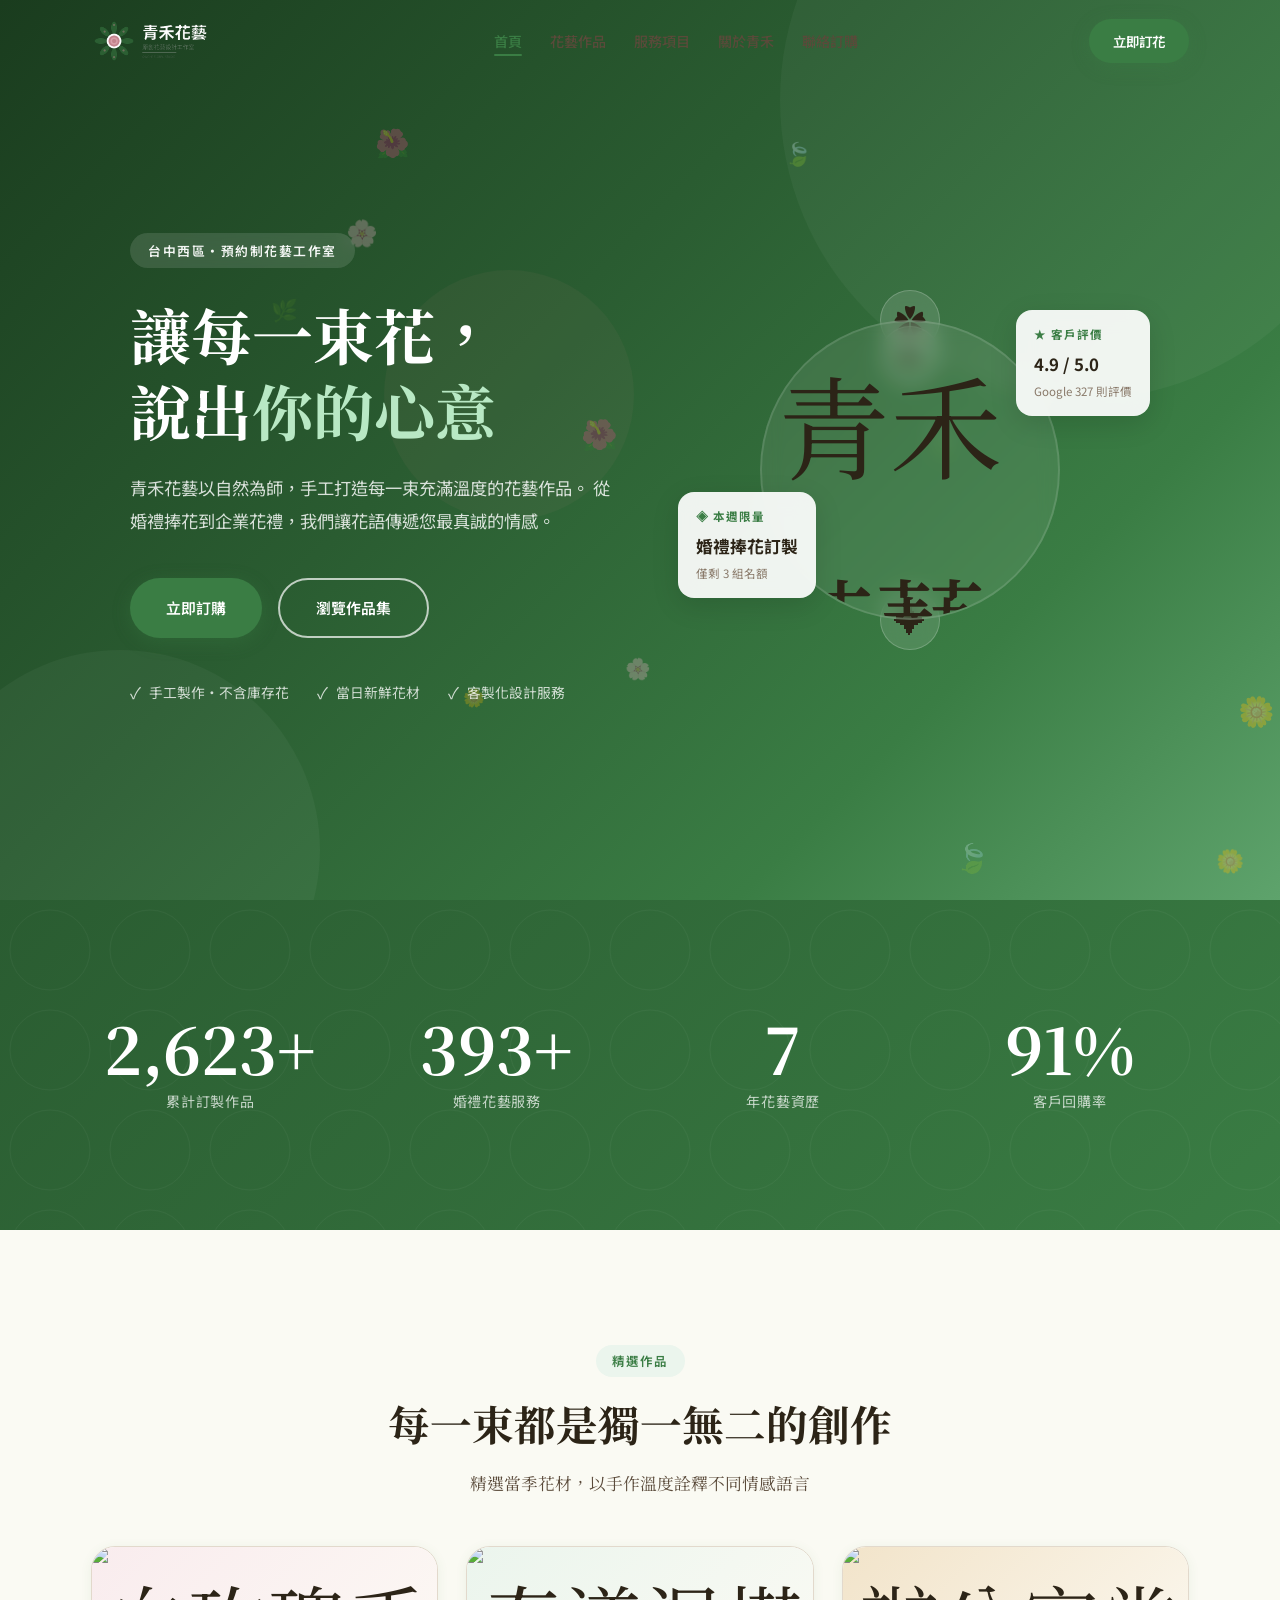
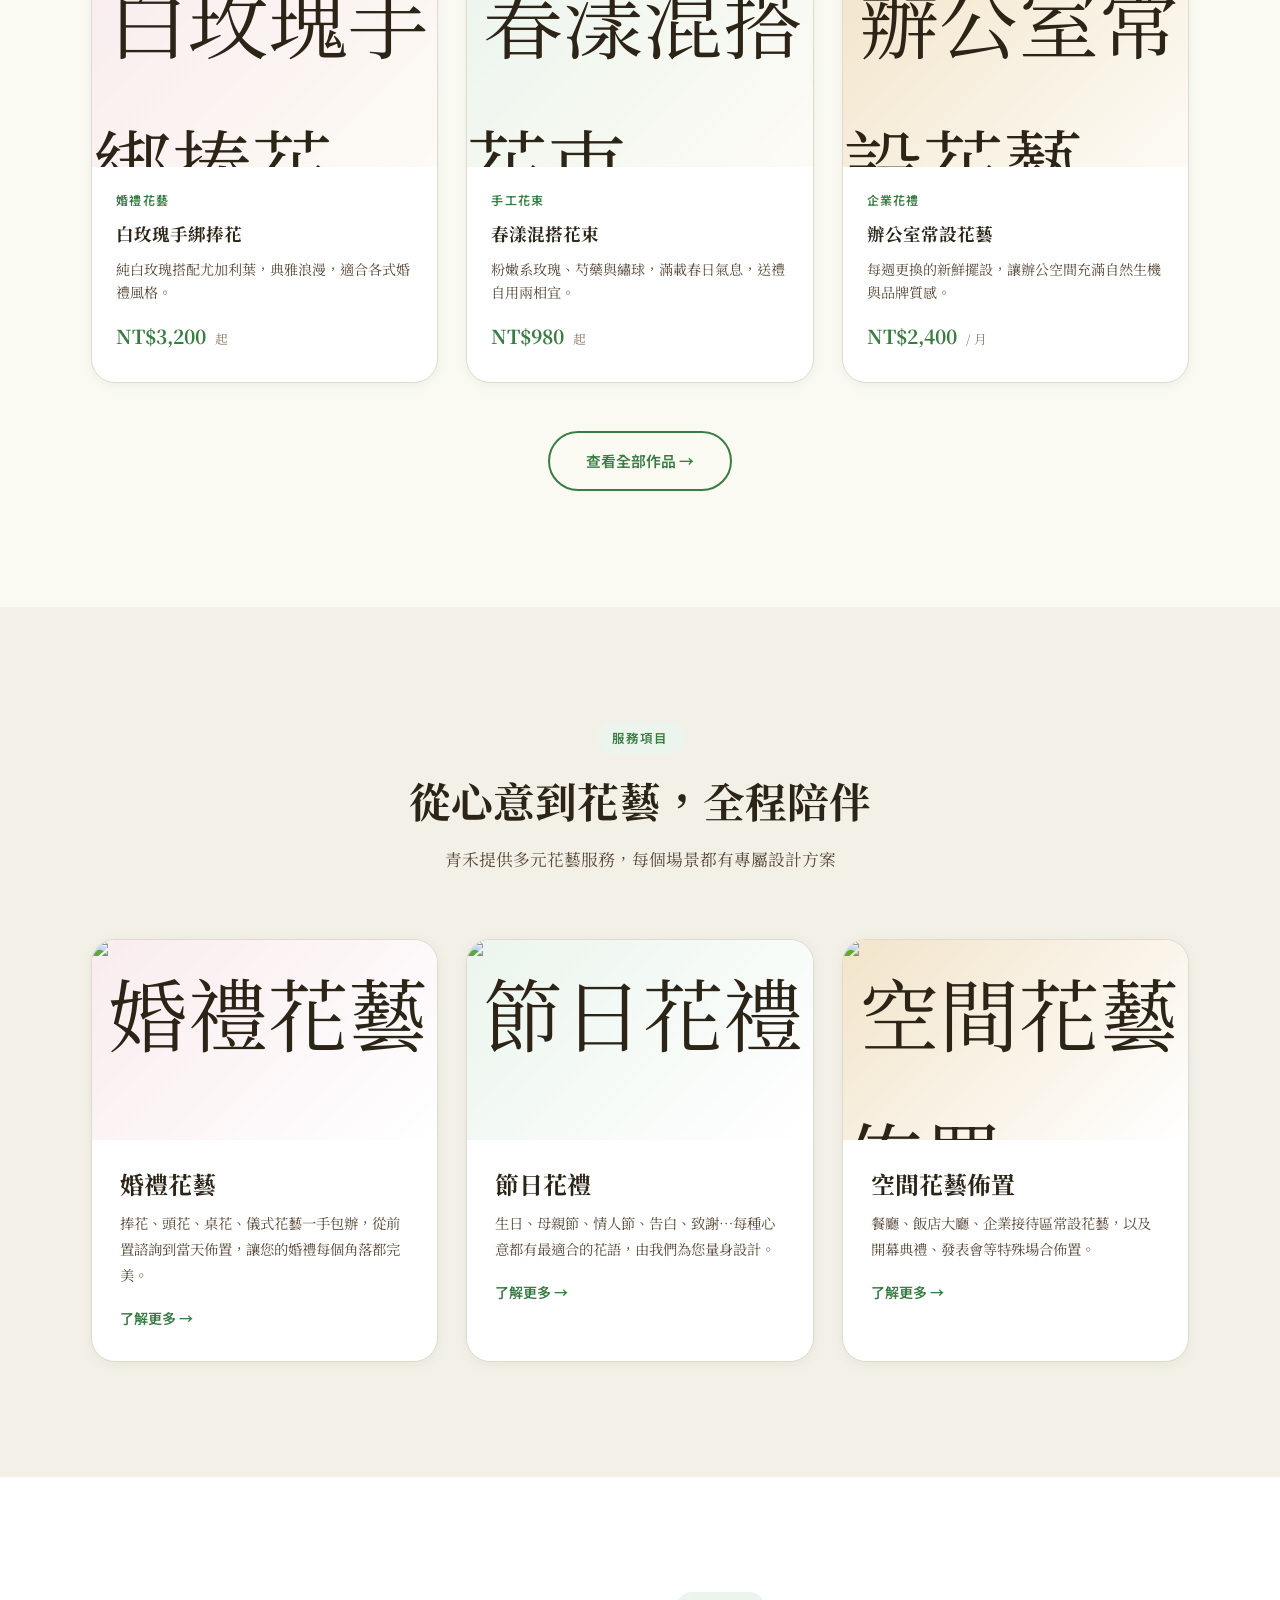
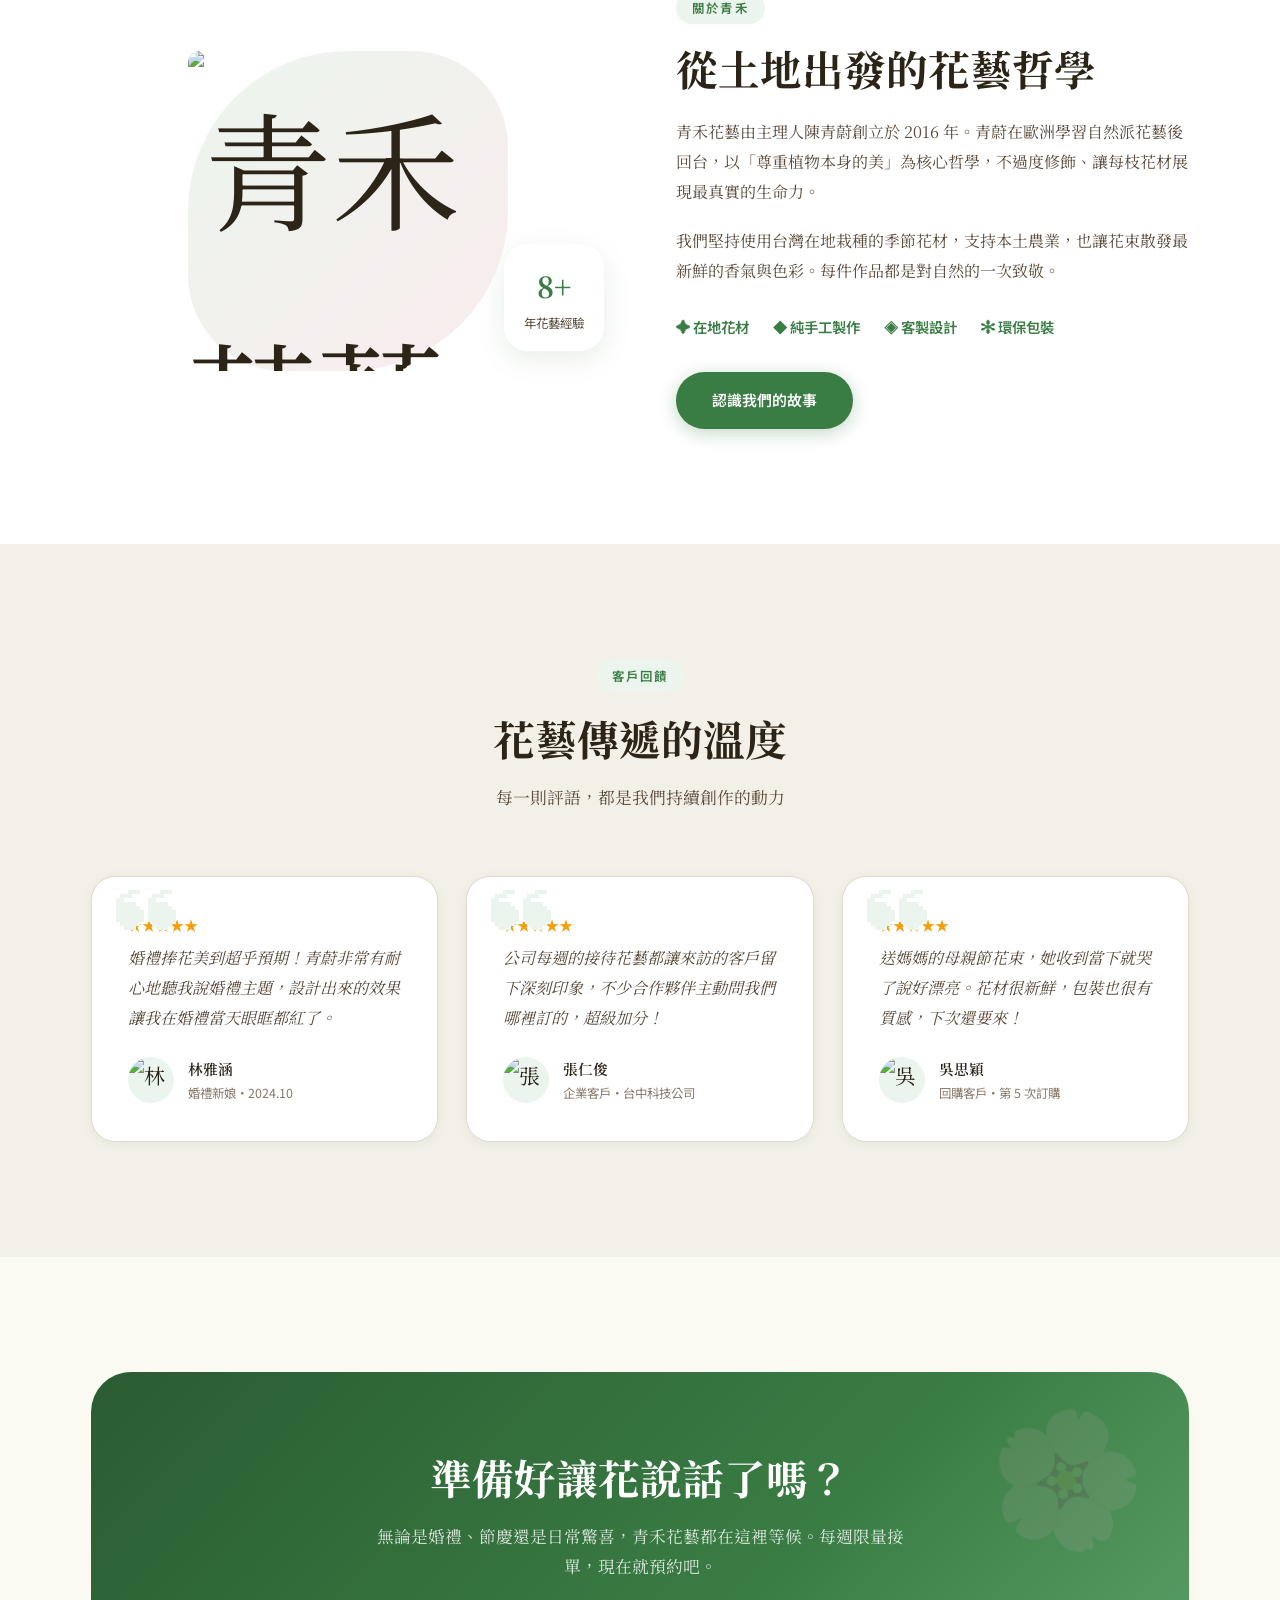
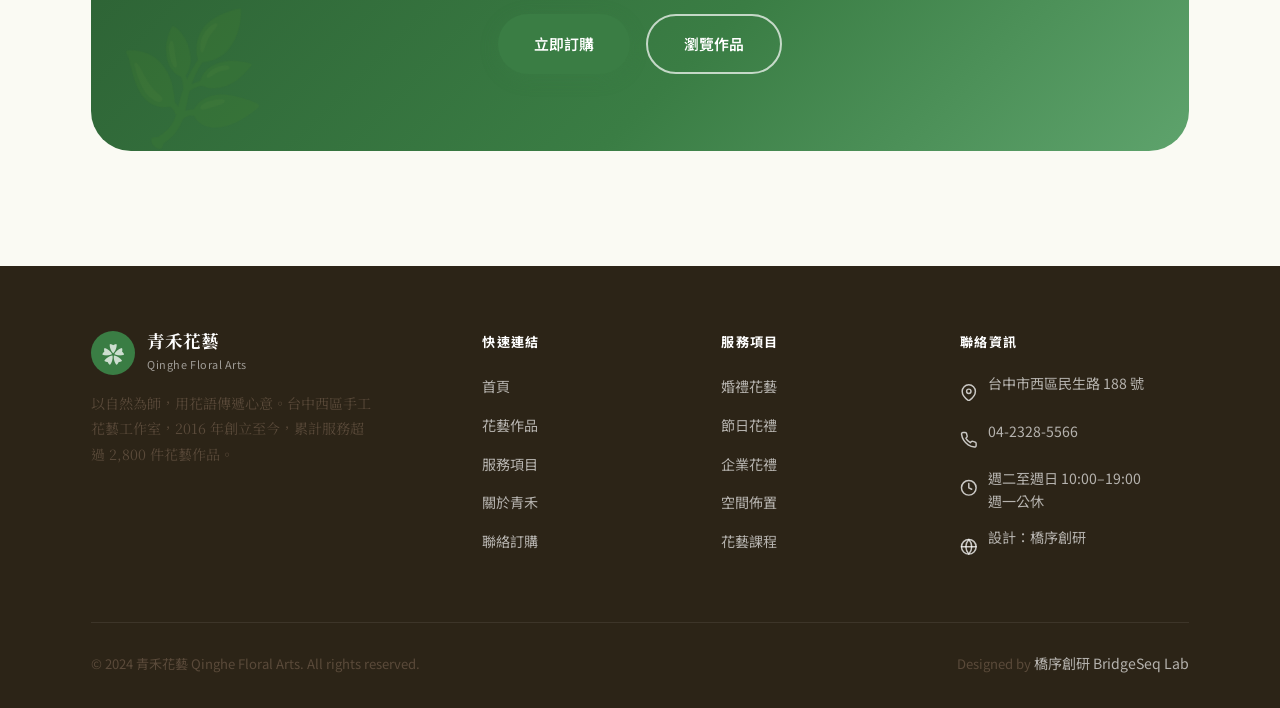
==== commit b48d582c: "fix: restore UTF-8 encoding for index.html" ====
--- a/index.html
+++ b/index.html
@@ -3,11 +3,11 @@
 <head>
 <meta charset="UTF-8">
 <meta name="viewport" content="width=device-width, initial-scale=1.0">
-<title>éç¦¾è±è â å°ä¸­æå·¥è±æã»å©ç¦®è±èã»ä¼æ¥­è±ç¦®è¨è£½</title>
-<meta name="description" content="éç¦¾è±èï¼å°ä¸­è¥¿åæå·¥è±èå·¥ä½å®¤ãå°æ³¨å©ç¦®æ§è±ãæç¶è±æãä¼æ¥­è±ç¦®è¨è£½èè±èèª²ç¨ï¼ä»¥èªç¶ççç¾å­¸è®æ¯æè±èªªåºæ¨çå¿æã">
-<meta name="keywords" content="å°ä¸­è±è,æå·¥è±æ,å©ç¦®è±è,æ§è±,ä¼æ¥­è±ç¦®,è±èå·¥ä½å®¤,å°ä¸­è¨è±">
-<meta property="og:title" content="éç¦¾è±è â å°ä¸­æå·¥è±æã»å©ç¦®è±è">
-<meta property="og:description" content="å°ä¸­æå·¥è±èå·¥ä½å®¤ï¼å°æ³¨å©ç¦®æ§è±ãä¼æ¥­è±ç¦®è¨è£½èè±èæå­¸ã">
+<title>青禾花藝 — 台中手工花束・婚禮花藝・企業花禮訂製</title>
+<meta name="description" content="青禾花藝，台中西區手工花藝工作室。專注婚禮捧花、手綁花束、企業花禮訂製與花藝課程，以自然療癒美學讓每束花說出您的心意。">
+<meta name="keywords" content="台中花藝,手工花束,婚禮花藝,捧花,企業花禮,花藝工作室,台中訂花">
+<meta property="og:title" content="青禾花藝 — 台中手工花束・婚禮花藝">
+<meta property="og:description" content="台中手工花藝工作室，專注婚禮捧花、企業花禮訂製與花藝教學。">
 <meta property="og:type" content="website">
 <meta property="og:url" content="https://izzo24.github.io/qinghe-florist/">
 <link rel="canonical" href="https://izzo24.github.io/qinghe-florist/">
@@ -16,7 +16,7 @@
 <link href="https://fonts.googleapis.com/css2?family=Noto+Serif+TC:wght@400;700&family=Noto+Sans+TC:wght@400;500;600;700&display=swap" rel="stylesheet">
 <link rel="stylesheet" href="css/style.css">
 <style>
-/* â Hero â */
+/* — Hero — */
 .hero {
   min-height: 100vh;
   background: linear-gradient(135deg, #1A3C1E 0%, #2A5C31 40%, #3A7D44 75%, #5EA36C 100%);
@@ -168,11 +168,11 @@
 .float-card-value { font-size: 1.05rem; color: #2C2417; font-weight: 700; }
 .float-card-sub { font-size: 0.72rem; color: #8A7A6A; margin-top: 2px; }
 
-/* â Featured Arrangements â */
+/* — Featured Arrangements — */
 .featured-section { background: var(--bg); }
 .featured-section .section-heading { margin-bottom: 48px; }
 
-/* â Services Preview â */
+/* — Services Preview — */
 .services-preview { background: var(--bg-alt); }
 .service-card {
   background: white;
@@ -200,7 +200,7 @@
 }
 .service-card-link:hover { gap: 12px; }
 
-/* â About teaser â */
+/* — About teaser — */
 .about-teaser {
   background: white;
 }
@@ -267,19 +267,19 @@
 {
   "@context": "https://schema.org",
   "@type": "Florist",
-  "name": "éç¦¾è±è",
+  "name": "青禾花藝",
   "alternateName": "Qinghe Floral Arts",
   "url": "https://izzo24.github.io/qinghe-florist/",
-  "description": "å°ä¸­è¥¿åæå·¥è±èå·¥ä½å®¤ï¼å°æ³¨å©ç¦®æ§è±ãæç¶è±æãä¼æ¥­è±ç¦®è¨è£½èè±èèª²ç¨",
+  "description": "台中西區手工花藝工作室，專注婚禮捧花、手綁花束、企業花禮訂製與花藝課程",
   "address": {
     "@type": "PostalAddress",
-    "streetAddress": "è¥¿åæ°çè·¯ 188 è",
-    "addressLocality": "å°ä¸­å¸",
+    "streetAddress": "西區民生路 188 號",
+    "addressLocality": "台中市",
     "addressCountry": "TW"
   },
   "telephone": "+886-4-2328-5566",
   "openingHours": "Tu-Su 10:00-19:00",
-  "priceRange": "NT$600âNT$8000",
+  "priceRange": "NT$600–NT$8000",
   "servesCuisine": "Floral Design"
 }
 </script>
@@ -287,28 +287,27 @@
 <body>
 <!-- Loader -->
 <div class="page-loader" id="page-loader">
-  <div class="loader-flower">â¿</div>
-  <div class="loader-text">éç¦¾è±è â çºæ¨æºåä¸­</div>
+  <div class="loader-flower">✿</div>
+  <div class="loader-text">青禾花藝 — 為您準備中</div>
 </div>
 
 <!-- Nav -->
-<nav class="site-nav" role="navigation" aria-label="ä¸»é¸å®">
+<nav class="site-nav" role="navigation" aria-label="主選單">
   <div class="container">
     <div class="nav-inner">
-      <a href="index.html" class="nav-logo" aria-label="éç¦¾è±èé¦é ">
-        <img src="logos/qinghe-florist-logo-white.png" alt="青禾花藝" class="logo-white" style="height:46px;width:auto;">
-          <img src="logos/qinghe-florist-logo.png" alt="青禾花藝" class="logo-color" style="height:46px;width:auto;display:none;">
+      <a href="index.html" class="nav-logo" aria-label="青禾花藝首頁">
+        <img src="logos/qinghe-florist-logo-white.png" alt="R���" class="logo-white" style="height:46px;width:auto;">
+          <img src="logos/qinghe-florist-logo.png" alt="R���" class="logo-color" style="height:46px;width:auto;display:none;">
       </a>
       <ul class="nav-links" role="list">
-        <li><a href="index.html" class="nav-link">é¦é </a></li>
-        <li><a href="products.html" class="nav-link">è±èä½å</a></li>
-        <li><a href="services.html" class="nav-link">æåé -ç®</a></li>
-        <li><a href="about.html" class="nav-link">éæ¼éç¦¾</a></li>
-        <li><a href="contact.html" class="nav-link">è¯çµ¡è¨è³¼</a></li>
+        <li><a href="index.html" class="nav-link">首頁</a></li>
+        <li><a href="products.html" class="nav-link">花藝作品</a></li>
+        <li><a href="services.html" class="nav-link">服務項目</a></li>
+        <li><a href="about.html" class="nav-link">關於青禾</a></li>
+        <li><a href="contact.html" class="nav-link">聯絡訂購</a></li>
       </ul>
-      <a href="contact.html" class="btn btn-primary nav-cta">ç«å³è¨è±</a>
-      <button class="nav-hamburger" aria-label="éåé¸å®" aria-expanded="false">
+      <a href="contact.html" class="btn btn-primary nav-cta">立即訂花</a>
+      <button class="nav-hamburger" aria-label="開啟選單" aria-expanded="false">
         <span></span><span></span><span></span>
       </button>
     </div>
@@ -316,15 +315,14 @@
 </nav>
 
 <!-- Mobile Nav -->
-<nav class="nav-mobile" aria-label="ææ©é¸å®">
-  <button class="nav-mobile-close" aria-label="ééé¸å®">â</button>
-  <a href="index.html" class="nav-link">é¦é </a>
-  <a href="products.html" class="nav-link">è±èä½å</a>
-  <a href="services.html" class="nav-link">æåé -ç®</a>
-  <a href="about.html" class="nav-link">éæ¼éç¦¾</a>
-  <a href="contact.html" class="nav-link">è¯çµ¡è¨è³¼</a>
-  <a href="contact.html" class="btn btn-primary">ç«å³è¨è±</a>
+<nav class="nav-mobile" aria-label="手機選單">
+  <button class="nav-mobile-close" aria-label="關閉選單">✕</button>
+  <a href="index.html" class="nav-link">首頁</a>
+  <a href="products.html" class="nav-link">花藝作品</a>
+  <a href="services.html" class="nav-link">服務項目</a>
+  <a href="about.html" class="nav-link">關於青禾</a>
+  <a href="contact.html" class="nav-link">聯絡訂購</a>
+  <a href="contact.html" class="btn btn-primary">立即訂花</a>
 </nav>
 
 <!-- Hero -->
@@ -336,51 +334,46 @@
   <div class="container">
     <div class="hero-inner">
       <div class="hero-content">
-        <div class="hero-eyebrow">å°ä¸­è¥¿åã»é ç´å¶è±èå·¥ä½å®¤</div>
+        <div class="hero-eyebrow">台中西區・預約制花藝工作室</div>
         <h1 id="hero-heading">
-          è®æ¯ä¸æè±ï¼<br>
-          èªªåº<em>ä½ çå¿æ</em>
+          讓每一束花，<br>
+          說出<em>你的心意</em>
         </h1>
         <p class="hero-desc">
-          éç¦¾è±èä»¥èªç¶çºå¸«ï¼æå·¥æé æ¯ä¸æå--æ»¿æº«åº¦çè±èä½åã
-          å¾å©ç¦®æ§è±å°ä¼æ¥­è±ç¦®ï¼æåè®è±èªå³éæ¨æçèª çæ-æã
+          青禾花藝以自然為師，手工打造每一束充滿溫度的花藝作品。
+          從婚禮捧花到企業花禮，我們讓花語傳遞您最真誠的情感。
         </p>
         <div class="hero-actions">
-          <a href="contact.html" class="btn btn-primary">ç«å³è¨è³¼</a>
-          <a href="products.html" class="btn btn-outline-white">çè¦½ä½åé</a>
+          <a href="contact.html" class="btn btn-primary">立即訂購</a>
+          <a href="products.html" class="btn btn-outline-white">瀏覽作品集</a>
         </div>
         <div class="hero-trust">
-          <div class="hero-trust-item"><span class="hero-trust-icon">â</span> æå·¥è£½ä½ã»ä¸å«åº«å­è±</div>
-          <div class="hero-trust-item"><span class="hero-trust-icon">â</span> ç¶æ¥æ°é®®è±æ</div>
-          <div class="hero-trust-item"><span class="hero-trust-icon">â</span> å®¢è£½åè¨­è¨æå</div>
+          <div class="hero-trust-item"><span class="hero-trust-icon">✓</span> 手工製作・不含庫存花</div>
+          <div class="hero-trust-item"><span class="hero-trust-icon">✓</span> 當日新鮮花材</div>
+          <div class="hero-trust-item"><span class="hero-trust-icon">✓</span> 客製化設計服務</div>
         </div>
       </div>
       <div class="hero-visual" aria-hidden="true">
         <div class="hero-flower-stage">
           <div class="hero-orbit">
-            <div class="hero-orbit-item">â¿</div>
+            <div class="hero-orbit-item">✿</div>
           </div>
           <div class="hero-orbit hero-orbit-2">
-            <div class="hero-orbit-item" style="top:auto;bottom:5%;left:50%;transform:translateX(-50%)">â¦</div>
+            <div class="hero-orbit-item" style="top:auto;bottom:5%;left:50%;transform:translateX(-50%)">✦</div>
           </div>
           <div class="hero-orbit hero-orbit-3" style="width:80%;height:80%;top:10%;left:10%">
-            <div class="hero-orbit-item" style="font-size:1.4rem">â»</div>
-          </div>
-          <div class="hero-main-circle"><img src="https://raw.githubusercontent.com/Izzo24/qinghe-florist/main/images/hero.webp" alt="éç¦¾è±è" loading="lazy"></div>
+            <div class="hero-orbit-item" style="font-size:1.4rem">✻</div>
+          </div>
+          <div class="hero-main-circle"><img src="https://raw.githubusercontent.com/Izzo24/qinghe-florist/main/images/hero.webp" alt="青禾花藝" loading="lazy"></div>
           <div class="hero-float-card hero-float-card-1">
-            <div class="float-card-label">â- å®¢æ¶è©å¹</div>
+            <div class="float-card-label">★ 客戶評價</div>
             <div class="float-card-value">4.9 / 5.0</div>
-            <div class="float-card-sub">Google 327 åè©å¹</div>
+            <div class="float-card-sub">Google 327 則評價</div>
           </div>
           <div class="hero-float-card hero-float-card-2">
-            <div class="float-card-label">â æ¬é±éé</div>
-            <div class="float-card-value">å©ç¦®æ§è±è¨è£½</div>
-            <div class="float-card-sub">å-å© 3 çµåé¡</div>
+            <div class="float-card-label">◈ 本週限量</div>
+            <div class="float-card-value">婚禮捧花訂製</div>
+            <div class="float-card-sub">僅剩 3 組名額</div>
           </div>
         </div>
       </div>
@@ -389,24 +382,24 @@
 </section>
 
 <!-- Stats -->
-<section class="stats-section" aria-label="éç¦¾è±èæ¸æ">
+<section class="stats-section" aria-label="青禾花藝數據">
   <div class="container">
     <div class="stats-grid">
       <div class="reveal">
         <div class="stat-number"><span data-count="2800" data-suffix="+">0+</span></div>
-        <div class="stat-label">ç´¯è¨è¨è£½ä½å</div>
+        <div class="stat-label">累計訂製作品</div>
       </div>
       <div class="reveal reveal-delay-1">
         <div class="stat-number"><span data-count="420" data-suffix="+">0+</span></div>
-        <div class="stat-label">å©ç¦®è±èæå</div>
+        <div class="stat-label">婚禮花藝服務</div>
       </div>
       <div class="reveal reveal-delay-2">
         <div class="stat-number"><span data-count="8">0</span></div>
-        <div class="stat-label">å¹´è±èè³æ­·</div>
+        <div class="stat-label">年花藝資歷</div>
       </div>
       <div class="reveal reveal-delay-3">
         <div class="stat-number"><span data-count="98" data-suffix="%">0%</span></div>
-        <div class="stat-label">å®¢æ¶åè³¼ç</div>
+        <div class="stat-label">客戶回購率</div>
       </div>
     </div>
   </div>
@@ -416,52 +409,41 @@
 <section class="featured-section" aria-labelledby="featured-heading">
   <div class="container">
     <div class="section-heading reveal">
-      <span class="eyebrow">ç²¾é¸ä½å</span>
-      <h2 id="featured-heading">æ¯ä¸æé½æ¯ç¨ä¸ç¡äºçåµä½</h2>
-      <p>ç²¾é¸ç¶å­£è±æï¼ä»¥æä½æº«åº¦è©®éä¸åæ-æèªè¨</p>
+      <span class="eyebrow">精選作品</span>
+      <h2 id="featured-heading">每一束都是獨一無二的創作</h2>
+      <p>精選當季花材，以手作溫度詮釋不同情感語言</p>
     </div>
     <div class="grid-3">
       <div class="flower-card reveal" data-category="wedding">
-        <div class="flower-card-img" style="background: linear-gradient(135deg, #F9ECEE, #FDFBF5);"><img src="https://raw.githubusercontent.com/Izzo24/qinghe-florist/main/images/product-wedding.webp" alt="ç½ç«ç°æç¶æ§è±" loading="lazy"></div>
+        <div class="flower-card-img" style="background: linear-gradient(135deg, #F9ECEE, #FDFBF5);"><img src="https://raw.githubusercontent.com/Izzo24/qinghe-florist/main/images/product-wedding.webp" alt="白玫瑰手綁捧花" loading="lazy"></div>
         <div class="flower-card-body">
-          <div class="flower-card-category">å©ç¦®è±è</div>
-          <div class="flower-card-title">ç½ç«ç°æç¶æ§è±</div>
-          <div class="flower-card-desc">ç´ç½ç«ç°æ­é-å°¤å å©èï¼å-¸é-æµªæ¼«ï¼é©ååå¼å©ç¦®é¢¨æ ¼ã</div>
-          <div class="flower-card-price">NT$3,200 <span>èµ·</span></div>
+          <div class="flower-card-category">婚禮花藝</div>
+          <div class="flower-card-title">白玫瑰手綁捧花</div>
+          <div class="flower-card-desc">純白玫瑰搭配尤加利葉，典雅浪漫，適合各式婚禮風格。</div>
+          <div class="flower-card-price">NT$3,200 <span>起</span></div>
         </div>
       </div>
       <div class="flower-card reveal reveal-delay-1" data-category="daily">
-        <div class="flower-card-img" style="background: linear-gradient(135deg, #EBF5ED, #FDFBF5);"><img src="https://raw.githubusercontent.com/Izzo24/qinghe-florist/main/images/product-daily.webp" alt="æ¥æ¼¾æ··æ­è±æ" loading="lazy"></div>
+        <div class="flower-card-img" style="background: linear-gradient(135deg, #EBF5ED, #FDFBF5);"><img src="https://raw.githubusercontent.com/Izzo24/qinghe-florist/main/images/product-daily.webp" alt="春漾混搭花束" loading="lazy"></div>
         <div class="flower-card-body">
-          <div class="flower-card-category">æå·¥è±æ</div>
-          <div class="flower-card-title">æ¥æ¼¾æ··æ­è±æ</div>
-          <div class="flower-card-desc">ç²å«©ç³»ç«ç°ãèè¥èç¹¡çï¼æ»¿è¼æ¥æ¥æ°£æ¯ï¼éç¦®èªç¨å-©ç¸å®ã</div>
-          <div class="flower-card-price">NT$980 <span>èµ·</span></div>
+          <div class="flower-card-category">手工花束</div>
+          <div class="flower-card-title">春漾混搭花束</div>
+          <div class="flower-card-desc">粉嫩系玫瑰、芍藥與繡球，滿載春日氣息，送禮自用兩相宜。</div>
+          <div class="flower-card-price">NT$980 <span>起</span></div>
         </div>
       </div>
       <div class="flower-card reveal reveal-delay-2" data-category="corporate">
-        <div class="flower-card-img" style="background: linear-gradient(135deg, #F2E4CA, #FDFBF5);"><img src="https://raw.githubusercontent.com/Izzo24/qinghe-florist/main/images/product-corp.webp" alt="è¾¦å-¬å®¤å¸¸è¨­è±è" loading="lazy"></div>
+        <div class="flower-card-img" style="background: linear-gradient(135deg, #F2E4CA, #FDFBF5);"><img src="https://raw.githubusercontent.com/Izzo24/qinghe-florist/main/images/product-corp.webp" alt="辦公室常設花藝" loading="lazy"></div>
         <div class="flower-card-body">
-          <div class="flower-card-category">ä¼æ¥­è±ç¦®</div>
-          <div class="flower-card-title">è¾¦å-¬å®¤å¸¸è¨­è±è</div>
-          <div class="flower-card-desc">æ¯é±æ´æçæ°é®®æºè¨­ï¼è®è¾¦å-¬ç©ºéå--æ»¿èªç¶çæ©èåçè³ªæã</div>
-          <div class="flower-card-price">NT$2,400 <span>/ æ</span></div>
+          <div class="flower-card-category">企業花禮</div>
+          <div class="flower-card-title">辦公室常設花藝</div>
+          <div class="flower-card-desc">每週更換的新鮮擺設，讓辦公空間充滿自然生機與品牌質感。</div>
+          <div class="flower-card-price">NT$2,400 <span>/ 月</span></div>
         </div>
       </div>
     </div>
     <div style="text-align:center; margin-top: 48px;" class="reveal">
-      <a href="products.html" class="btn btn-secondary">æ¥çå-¨é¨ä½å â</a>
+      <a href="products.html" class="btn btn-secondary">查看全部作品 →</a>
     </div>
   </div>
 </section>
@@ -470,40 +452,33 @@
 <section class="services-preview" aria-labelledby="services-heading">
   <div class="container">
     <div class="section-heading reveal">
-      <span class="eyebrow">æåé -ç®</span>
-      <h2 id="services-heading">å¾å¿æå°è±èï¼å-¨ç¨éªä¼´</h2>
-      <p>éç¦¾æä¾å¤å-è±èæåï¼æ¯åå ´æ¯é½æå°å±¬è¨­è¨æ¹æ¡</p>
+      <span class="eyebrow">服務項目</span>
+      <h2 id="services-heading">從心意到花藝，全程陪伴</h2>
+      <p>青禾提供多元花藝服務，每個場景都有專屬設計方案</p>
     </div>
     <div class="grid-3">
       <div class="service-card reveal">
-        <div class="service-card-img" style="background: linear-gradient(135deg, #F9ECEE, #fff);"><img src="https://raw.githubusercontent.com/Izzo24/qinghe-florist/main/images/service-wedding.webp" alt="å©ç¦®è±è" loading="lazy"></div>
+        <div class="service-card-img" style="background: linear-gradient(135deg, #F9ECEE, #fff);"><img src="https://raw.githubusercontent.com/Izzo24/qinghe-florist/main/images/service-wedding.webp" alt="婚禮花藝" loading="lazy"></div>
         <div class="service-card-body">
-          <h3>å©ç¦®è±è</h3>
-          <p>æ§è±ãé ­è±ãæ¡è±ãåå¼è±èä¸æå-è¾¦ï¼å¾åç½®è«®è©¢å°ç¶å¤©ä½ç½®ï¼è®æ¨çå©ç¦®æ¯åè§è½é½å®ç¾ã</p>
-          <a href="services.html" class="service-card-link">äºè§£æ´å¤ â</a>
+          <h3>婚禮花藝</h3>
+          <p>捧花、頭花、桌花、儀式花藝一手包辦，從前置諮詢到當天佈置，讓您的婚禮每個角落都完美。</p>
+          <a href="services.html" class="service-card-link">了解更多 →</a>
         </div>
       </div>
       <div class="service-card reveal reveal-delay-1">
-        <div class="service-card-img" style="background: linear-gradient(135deg, #EBF5ED, #fff);"><img src="https://raw.githubusercontent.com/Izzo24/qinghe-florist/main/images/product-daily.webp" alt="ç¯æ¥è±ç¦®" loading="lazy"></div>
+        <div class="service-card-img" style="background: linear-gradient(135deg, #EBF5ED, #fff);"><img src="https://raw.githubusercontent.com/Izzo24/qinghe-florist/main/images/product-daily.webp" alt="節日花禮" loading="lazy"></div>
         <div class="service-card-body">
-          <h3>ç¯æ¥è±ç¦®</h3>
-          <p>çæ¥ãæ¯è¦ªç¯ãæ-äººç¯ãåç½ãè´è¬â¦æ¯ç¨®å¿æé½ææé©åçè±èªï¼ç±æåçºæ¨éèº«è¨­è¨ã</p>
-          <a href="services.html" class="service-card-link">äºè§£æ´å¤ â</a>
+          <h3>節日花禮</h3>
+          <p>生日、母親節、情人節、告白、致謝…每種心意都有最適合的花語，由我們為您量身設計。</p>
+          <a href="services.html" class="service-card-link">了解更多 →</a>
         </div>
       </div>
       <div class="service-card reveal reveal-delay-2">
-        <div class="service-card-img" style="background: linear-gradient(135deg, #F2E4CA, #fff);"><img src="https://raw.githubusercontent.com/Izzo24/qinghe-florist/main/images/product-corp.webp" alt="ç©ºéè±èä½ç½®" loading="lazy"></div>
+        <div class="service-card-img" style="background: linear-gradient(135deg, #F2E4CA, #fff);"><img src="https://raw.githubusercontent.com/Izzo24/qinghe-florist/main/images/product-corp.webp" alt="空間花藝佈置" loading="lazy"></div>
         <div class="service-card-body">
-          <h3>ç©ºéè±èä½ç½®</h3>
-          <p>é¤å»³ãé£¯åºå¤§å»³ãä¼æ¥­æ¥å¾-åå¸¸è¨­è±èï¼ä»¥åéå¹å-¸ç¦®ãç¼è¡¨æç­ç¹æ®å ´åä½ç½®ã</p>
-          <a href="services.html" class="service-card-link">äºè§£æ´å¤ â</a>
+          <h3>空間花藝佈置</h3>
+          <p>餐廳、飯店大廳、企業接待區常設花藝，以及開幕典禮、發表會等特殊場合佈置。</p>
+          <a href="services.html" class="service-card-link">了解更多 →</a>
         </div>
       </div>
     </div>
@@ -515,28 +490,25 @@
   <div class="container">
     <div class="about-teaser-inner">
       <div class="about-visual reveal" aria-hidden="true">
-        <div class="about-main-art"><img src="https://raw.githubusercontent.com/Izzo24/qinghe-florist/main/images/about.webp" alt="éç¦¾è±èå·¥ä½å®¤" loading="lazy"></div>
+        <div class="about-main-art"><img src="https://raw.githubusercontent.com/Izzo24/qinghe-florist/main/images/about.webp" alt="青禾花藝工作室" loading="lazy"></div>
         <div class="about-badge">
           <div class="about-badge-num">8+</div>
-          <div class="about-badge-label">å¹´è±èç¶é©</div>
+          <div class="about-badge-label">年花藝經驗</div>
         </div>
       </div>
       <div class="about-content reveal">
-        <span class="eyebrow">éæ¼éç¦¾</span>
-        <h2 id="about-heading">å¾åå°åºç¼çè±èå²å­¸</h2>
-        <p>éç¦¾è±èç±ä¸»çäººé³éèåµç«æ¼ 2016 å¹´ãéèå¨æ­æ´²å­¸ç¿èªç¶æ´¾è±èå¾åå°ï¼ä»¥ãå°éæ¤ç©æ¬èº«çç¾ãçºæ ¸å¿å²å­¸ï¼ä¸éåº¦ä¿®é£¾ãè®æ¯æè±æå±ç¾æçå¯¦ççå½åã</p>
-        <p>æåå -æä½¿ç¨å°ç£å¨å°æ ½ç¨®çå­£ç¯è±æï¼æ¯ææ¬åè¾²æ¥­ï¼ä¹è®è±ææ£ç¼ææ°é®®çé¦æ°£èè²å½©ãæ¯ä»¶ä½åé½æ¯å°èªç¶çä¸æ¬¡è´æ¬ã</p>
+        <span class="eyebrow">關於青禾</span>
+        <h2 id="about-heading">從土地出發的花藝哲學</h2>
+        <p>青禾花藝由主理人陳青蔚創立於 2016 年。青蔚在歐洲學習自然派花藝後回台，以「尊重植物本身的美」為核心哲學，不過度修飾、讓每枝花材展現最真實的生命力。</p>
+        <p>我們堅持使用台灣在地栽種的季節花材，支持本土農業，也讓花束散發最新鮮的香氣與色彩。每件作品都是對自然的一次致敬。</p>
         <div class="about-values">
-          <div class="about-value">â¦ å¨å°è±æ</div>
-          <div class="about-value">â ç´æå·¥è£½ä½</div>
-          <div class="about-value">â å®¢è£½è¨­è¨</div>
-          <div class="about-value">â» ç°ä¿å-è£</div>
+          <div class="about-value">✦ 在地花材</div>
+          <div class="about-value">◆ 純手工製作</div>
+          <div class="about-value">◈ 客製設計</div>
+          <div class="about-value">✻ 環保包裝</div>
         </div>
         <div style="margin-top: 32px;">
-          <a href="about.html" class="btn btn-primary">èªè­æåçæ-äº</a>
+          <a href="about.html" class="btn btn-primary">認識我們的故事</a>
         </div>
       </div>
     </div>
@@ -547,65 +519,41 @@
 <section style="background: var(--bg-alt);" aria-labelledby="testimonials-heading">
   <div class="container">
     <div class="section-heading reveal">
-      <span class="eyebrow">å®¢æ¶åé¥</span>
-      <h2 id="testimonials-heading">è±èå³éçæº«åº¦</h2>
-      <p>æ¯ä¸åè©èªï¼é½æ¯æåæçºåµä½çåå</p>
+      <span class="eyebrow">客戶回饋</span>
+      <h2 id="testimonials-heading">花藝傳遞的溫度</h2>
+      <p>每一則評語，都是我們持續創作的動力</p>
     </div>
     <div class="grid-3">
       <div class="testimonial-card reveal">
-        <div class="stars">â-â-â-â-â-</div>
-        <p class="testimonial-text">å©ç¦®æ§è±ç¾å°è¶-ä¹é æï¼éèéå¸¸æèå¿å°è½æèªªå©ç¦®ä¸»é¡ï¼è¨­è¨åºä¾çææè®æå¨å©ç¦®ç¶å¤©ç¼ç¶é½ç´-äºã</p>
+        <div class="stars">★★★★★</div>
+        <p class="testimonial-text">婚禮捧花美到超乎預期！青蔚非常有耐心地聽我說婚禮主題，設計出來的效果讓我在婚禮當天眼眶都紅了。</p>
         <div class="testimonial-author">
-          <div class="testimonial-avatar"><img src="https://raw.githubusercontent.com/Izzo24/qinghe-florist/main/images/avatar-1.webp" alt="æé-æ¶µ" loading="lazy"></div>
+          <div class="testimonial-avatar"><img src="https://raw.githubusercontent.com/Izzo24/qinghe-florist/main/images/avatar-1.webp" alt="林雅涵" loading="lazy"></div>
           <div>
-            <div class="testimonial-name">æé-æ¶µ</div>
-            <div class="testimonial-meta">å©ç¦®æ°å¨ã»2024.10</div>
+            <div class="testimonial-name">林雅涵</div>
+            <div class="testimonial-meta">婚禮新娘・2024.10</div>
           </div>
         </div>
       </div>
       <div class="testimonial-card reveal reveal-delay-1">
-        <div class="stars">â-â-â-â-â-</div>
-        <p class="testimonial-text">å-¬å¸æ¯é±çæ¥å¾-è±èé½è®ä¾è¨ªçå®¢æ¶çä¸æ·±å»å°è±¡ï¼ä¸å°åä½å¤¥ä¼´ä¸»ååæååªè£¡è¨çï¼è¶-ç´å åï¼</p>
+        <div class="stars">★★★★★</div>
+        <p class="testimonial-text">公司每週的接待花藝都讓來訪的客戶留下深刻印象，不少合作夥伴主動問我們哪裡訂的，超級加分！</p>
         <div class="testimonial-author">
-          <div class="testimonial-avatar"><img src="https://raw.githubusercontent.com/Izzo24/qinghe-florist/main/images/avatar-2.webp" alt="å¼µä»ä¿" loading="lazy"></div>
+          <div class="testimonial-avatar"><img src="https://raw.githubusercontent.com/Izzo24/qinghe-florist/main/images/avatar-2.webp" alt="張仁俊" loading="lazy"></div>
           <div>
-            <div class="testimonial-name">å¼µä»ä¿</div>
-            <div class="testimonial-meta">ä¼æ¥­å®¢æ¶ã»å°ä¸­ç§æå-¬å¸</div>
+            <div class="testimonial-name">張仁俊</div>
+            <div class="testimonial-meta">企業客戶・台中科技公司</div>
           </div>
         </div>
       </div>
       <div class="testimonial-card reveal reveal-delay-2">
-        <div class="stars">â-â-â-â-â-</div>
-        <p class="testimonial-text">éåª½åª½çæ¯è¦ªç¯è±æï¼å¥¹æ¶å°ç¶ä¸å°±å­äºèªªå¥½æ¼äº®ãè±æå¾æ°é®®ï¼å-è£ä¹å¾æè³ªæï¼ä¸æ¬¡éè¦ä¾ï¼</p>
+        <div class="stars">★★★★★</div>
+        <p class="testimonial-text">送媽媽的母親節花束，她收到當下就哭了說好漂亮。花材很新鮮，包裝也很有質感，下次還要來！</p>
         <div class="testimonial-author">
-          <div class="testimonial-avatar"><img src="https://raw.githubusercontent.com/Izzo24/qinghe-florist/main/images/avatar-3.webp" alt="å³æç©" loading="lazy"></div>
+          <div class="testimonial-avatar"><img src="https://raw.githubusercontent.com/Izzo24/qinghe-florist/main/images/avatar-3.webp" alt="吳思穎" loading="lazy"></div>
           <div>
-            <div class="testimonial-name">å³æç©</div>
-            <div class="testimonial-meta">åè³¼å®¢æ¶ã»ç¬¬ 5 æ¬¡è¨è³¼</div>
+            <div class="testimonial-name">吳思穎</div>
+            <div class="testimonial-meta">回購客戶・第 5 次訂購</div>
           </div>
         </div>
       </div>
@@ -617,12 +565,11 @@
 <section style="background: var(--bg);">
   <div class="container">
     <div class="cta-banner reveal">
-      <h2>æºåå¥½è®è±èªªè©±äºåï¼</h2>
-      <p>ç¡è«æ¯å©ç¦®ãç¯æ-¶éæ¯æ¥å¸¸é©åï¼éç¦¾è±èé½å¨éè£¡ç­åãæ¯é±ééæ¥å®ï¼ç¾å¨å°±é ç´å§ã</p>
+      <h2>準備好讓花說話了嗎？</h2>
+      <p>無論是婚禮、節慶還是日常驚喜，青禾花藝都在這裡等候。每週限量接單，現在就預約吧。</p>
       <div class="cta-actions">
-        <a href="contact.html" class="btn btn-primary">ç«å³è¨è³¼</a>
-        <a href="products.html" class="btn btn-outline-white">çè¦½ä½å</a>
+        <a href="contact.html" class="btn btn-primary">立即訂購</a>
+        <a href="products.html" class="btn btn-outline-white">瀏覽作品</a>
       </div>
     </div>
   </div>
@@ -634,42 +581,39 @@
     <div class="footer-grid">
       <div class="footer-brand">
         <div class="nav-logo" style="margin-bottom: 16px;">
-          <div class="nav-logo-icon">â¿</div>
+          <div class="nav-logo-icon">✿</div>
           <div class="nav-logo-text">
-            <span class="nav-logo-name">éç¦¾è±è</span>
+            <span class="nav-logo-name">青禾花藝</span>
             <span class="nav-logo-sub">Qinghe Floral Arts</span>
           </div>
         </div>
-        <p>ä»¥èªç¶çºå¸«ï¼ç¨è±èªå³éå¿æãå°ä¸­è¥¿åæå·¥è±èå·¥ä½å®¤ï¼2016 å¹´åµç«è³ä»ï¼ç´¯è¨æåè¶-é 2,800 ä»¶è±èä½åã</p>
+        <p>以自然為師，用花語傳遞心意。台中西區手工花藝工作室，2016 年創立至今，累計服務超過 2,800 件花藝作品。</p>
       </div>
       <div>
-        <div class="footer-heading">å¿«éé£çµ</div>
+        <div class="footer-heading">快速連結</div>
         <ul class="footer-links">
-          <li><a href="index.html" class="footer-link">é¦é </a></li>
-          <li><a href="products.html" class="footer-link">è±èä½å</a></li>
-          <li><a href="services.html" class="footer-link">æåé -ç®</a></li>
-          <li><a href="about.html" class="footer-link">éæ¼éç¦¾</a></li>
-          <li><a href="contact.html" class="footer-link">è¯çµ¡è¨è³¼</a></li>
+          <li><a href="index.html" class="footer-link">首頁</a></li>
+          <li><a href="products.html" class="footer-link">花藝作品</a></li>
+          <li><a href="services.html" class="footer-link">服務項目</a></li>
+          <li><a href="about.html" class="footer-link">關於青禾</a></li>
+          <li><a href="contact.html" class="footer-link">聯絡訂購</a></li>
         </ul>
       </div>
       <div>
-        <div class="footer-heading">æåé -ç®</div>
+        <div class="footer-heading">服務項目</div>
         <ul class="footer-links">
-          <li><a href="services.html" class="footer-link">å©ç¦®è±è</a></li>
-          <li><a href="services.html" class="footer-link">ç¯æ¥è±ç¦®</a></li>
-          <li><a href="services.html" class="footer-link">ä¼æ¥­è±ç¦®</a></li>
-          <li><a href="services.html" class="footer-link">ç©ºéä½ç½®</a></li>
-          <li><a href="services.html" class="footer-link">è±èèª²ç¨</a></li>
+          <li><a href="services.html" class="footer-link">婚禮花藝</a></li>
+          <li><a href="services.html" class="footer-link">節日花禮</a></li>
+          <li><a href="services.html" class="footer-link">企業花禮</a></li>
+          <li><a href="services.html" class="footer-link">空間佈置</a></li>
+          <li><a href="services.html" class="footer-link">花藝課程</a></li>
         </ul>
       </div>
       <div>
-        <div class="footer-heading">è¯çµ¡è³è¨</div>
+        <div class="footer-heading">聯絡資訊</div>
         <div class="footer-contact-item">
           <div class="footer-contact-icon"><svg xmlns="http://www.w3.org/2000/svg" viewBox="0 0 24 24" width="1em" height="1em" fill="none" stroke="currentColor" stroke-width="2" stroke-linecap="round" stroke-linejoin="round" style="display:inline-block;vertical-align:middle"><path d="M21 10c0 7-9 13-9 13s-9-6-9-13a9 9 0 0 1 18 0z"/><circle cx="12" cy="10" r="3"/></svg></div>
-          <div class="footer-contact-text">å°ä¸­å¸è¥¿åæ°çè·¯ 188 è</div>
+          <div class="footer-contact-text">台中市西區民生路 188 號</div>
         </div>
         <div class="footer-contact-item">
           <div class="footer-contact-icon"><svg xmlns="http://www.w3.org/2000/svg" viewBox="0 0 24 24" width="1em" height="1em" fill="none" stroke="currentColor" stroke-width="2" stroke-linecap="round" stroke-linejoin="round" style="display:inline-block;vertical-align:middle"><path d="M22 16.92v3a2 2 0 0 1-2.18 2 19.79 19.79 0 0 1-8.63-3.07 19.5 19.5 0 0 1-6-6 19.79 19.79 0 0 1-3.07-8.67A2 2 0 0 1 4 2h3a2 2 0 0 1 2 1.72 12.84 12.84 0 0 0 .7 2.81 2 2 0 0 1-.45 2.11L8.09 9.91a16 16 0 0 0 6 6l1.27-1.27a2 2 0 0 1 2.11-.45 12.84 12.84 0 0 0 2.81.7A2 2 0 0 1 22 16.92z"/></svg></div>
@@ -677,23 +621,22 @@
         </div>
         <div class="footer-contact-item">
           <div class="footer-contact-icon"><svg xmlns="http://www.w3.org/2000/svg" viewBox="0 0 24 24" width="1em" height="1em" fill="none" stroke="currentColor" stroke-width="2" stroke-linecap="round" stroke-linejoin="round" style="display:inline-block;vertical-align:middle"><circle cx="12" cy="12" r="10"/><polyline points="12 6 12 12 16 14"/></svg></div>
-          <div class="footer-contact-text">é±äºè³é±æ¥ 10:00â19:00<br>é±ä¸å-¬ä¼</div>
+          <div class="footer-contact-text">週二至週日 10:00–19:00<br>週一公休</div>
         </div>
         <div class="footer-contact-item">
           <div class="footer-contact-icon"><svg xmlns="http://www.w3.org/2000/svg" viewBox="0 0 24 24" width="1em" height="1em" fill="none" stroke="currentColor" stroke-width="2" stroke-linecap="round" stroke-linejoin="round" style="display:inline-block;vertical-align:middle"><circle cx="12" cy="12" r="10"/><line x1="2" y1="12" x2="22" y2="12"/><path d="M12 2a15.3 15.3 0 0 1 4 10 15.3 15.3 0 0 1-4 10 15.3 15.3 0 0 1-4-10 15.3 15.3 0 0 1 4-10z"/></svg></div>
-          <div class="footer-contact-text"><a href="https://bridgeseqlab.com" class="footer-link" target="_blank" rel="noopener">è¨­è¨ï¼æ©åºåµç </a></div>
+          <div class="footer-contact-text"><a href="https://bridgeseqlab.com" class="footer-link" target="_blank" rel="noopener">設計：橋序創研</a></div>
         </div>
       </div>
     </div>
     <div class="footer-bottom">
-      <p>Â© 2024 éç¦¾è±è Qinghe Floral Arts. All rights reserved.</p>
-      <p>Designed by <a href="https://bridgeseqlab.com" class="footer-link" target="_blank" rel="noopener">æ©åºåµç  BridgeSeq Lab</a></p>
+      <p>© 2024 青禾花藝 Qinghe Floral Arts. All rights reserved.</p>
+      <p>Designed by <a href="https://bridgeseqlab.com" class="footer-link" target="_blank" rel="noopener">橋序創研 BridgeSeq Lab</a></p>
     </div>
   </div>
 </footer>
 
-<button class="back-to-top" id="back-to-top" aria-label="åå°é é¨">â</button>
+<button class="back-to-top" id="back-to-top" aria-label="回到頂部">↑</button>
 
 <script src="js/main.js"></script>
 </body>
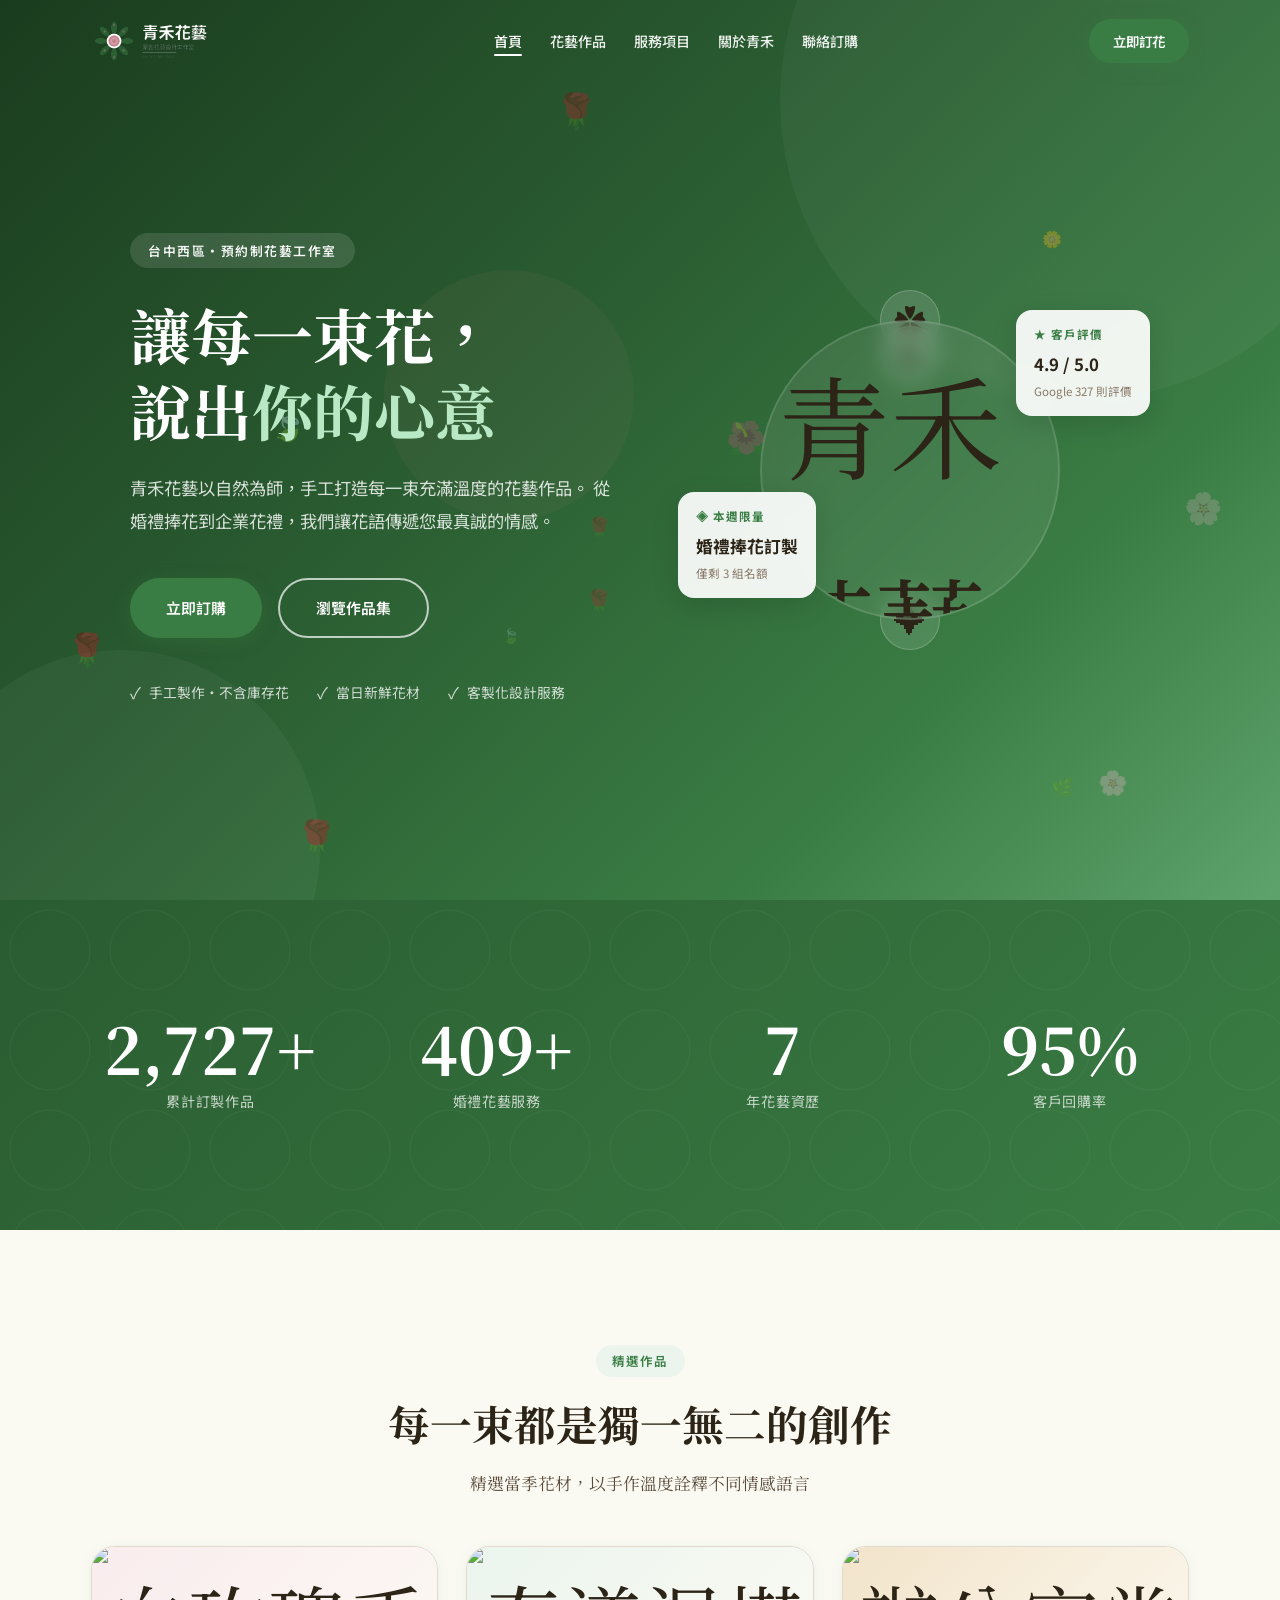
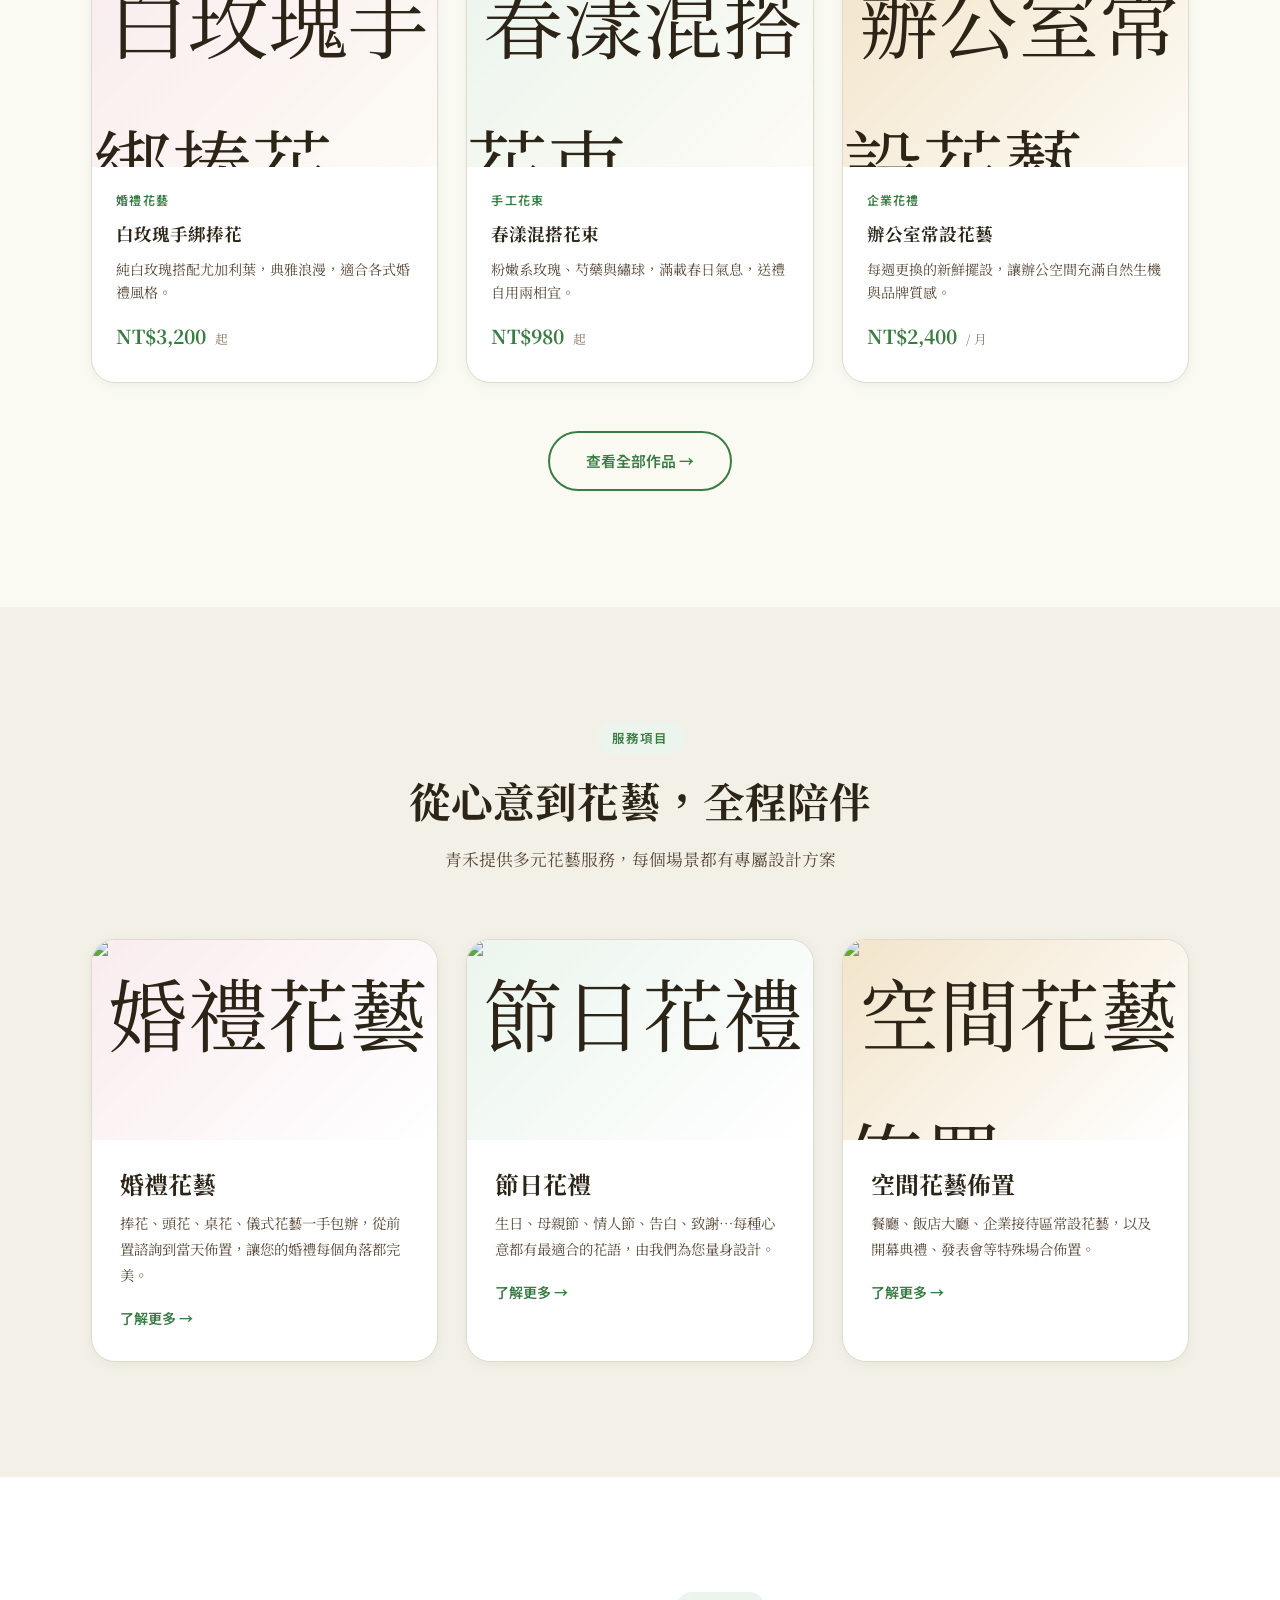
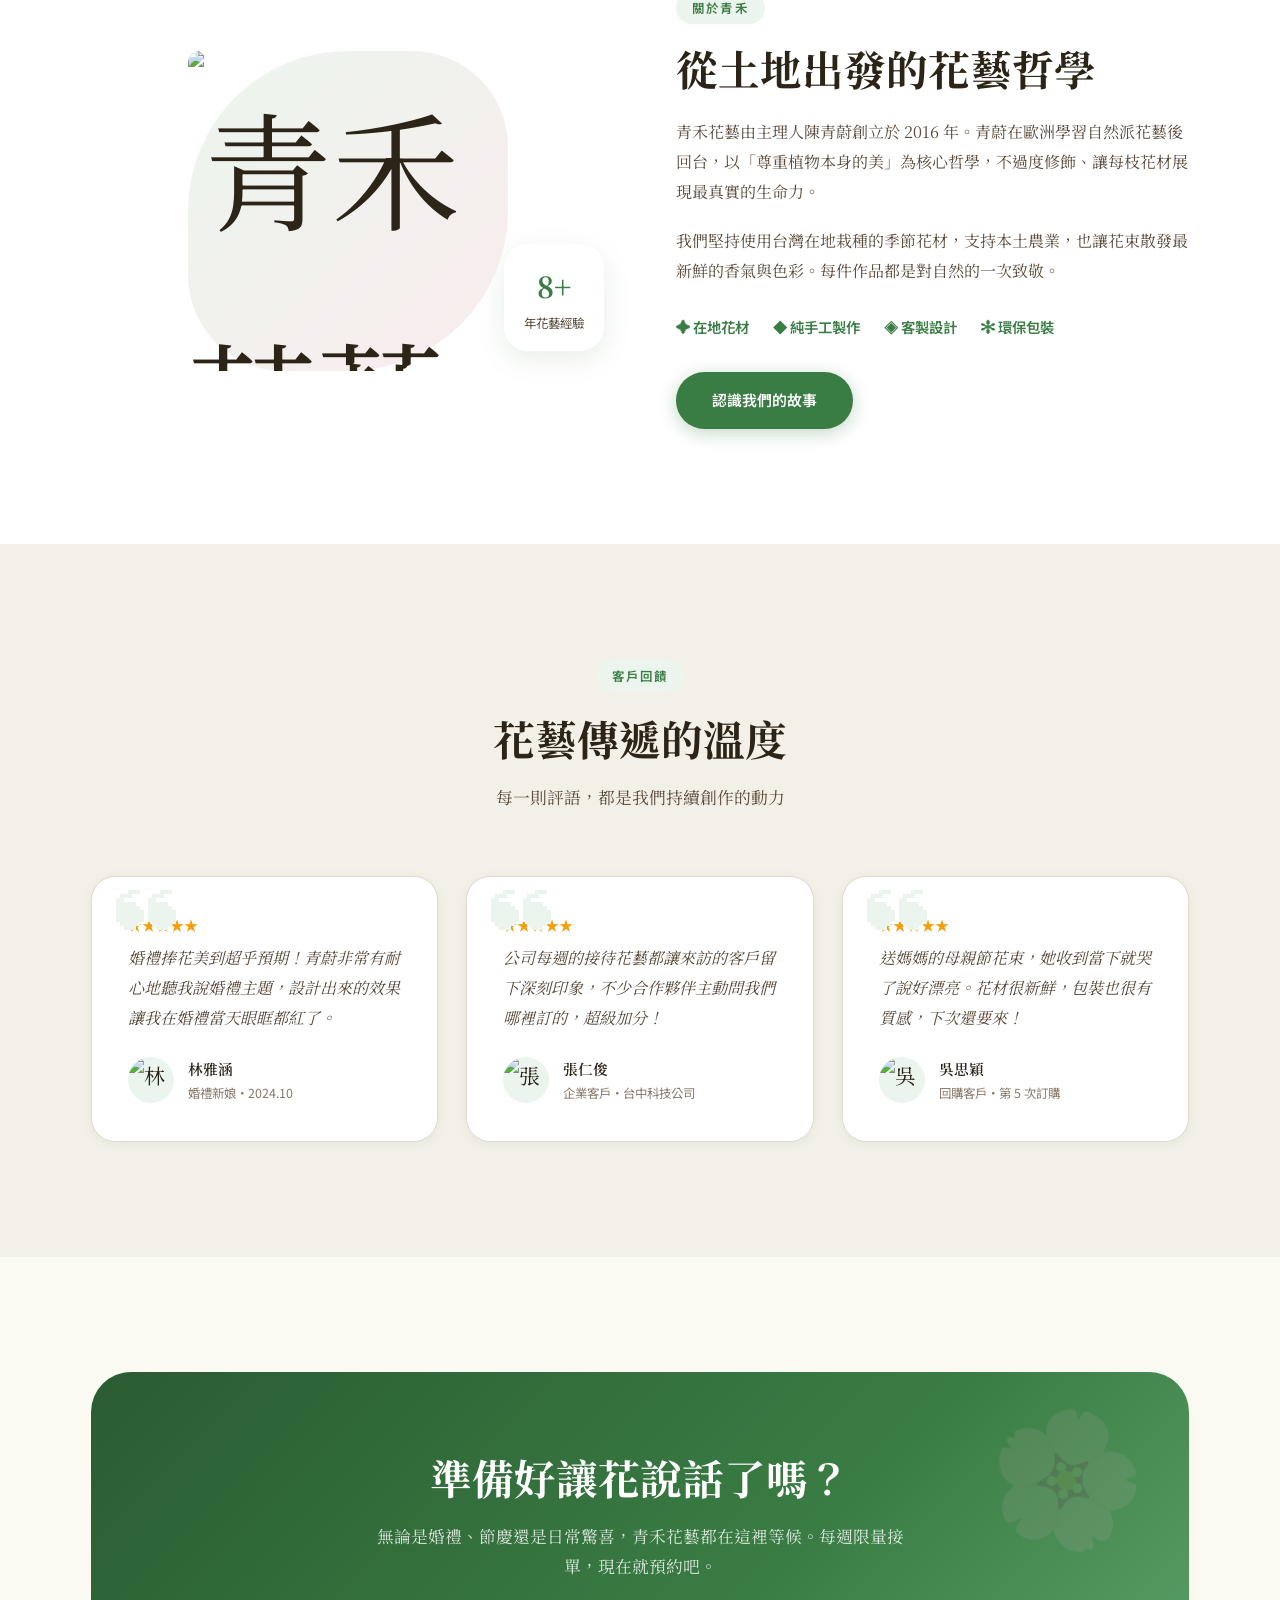
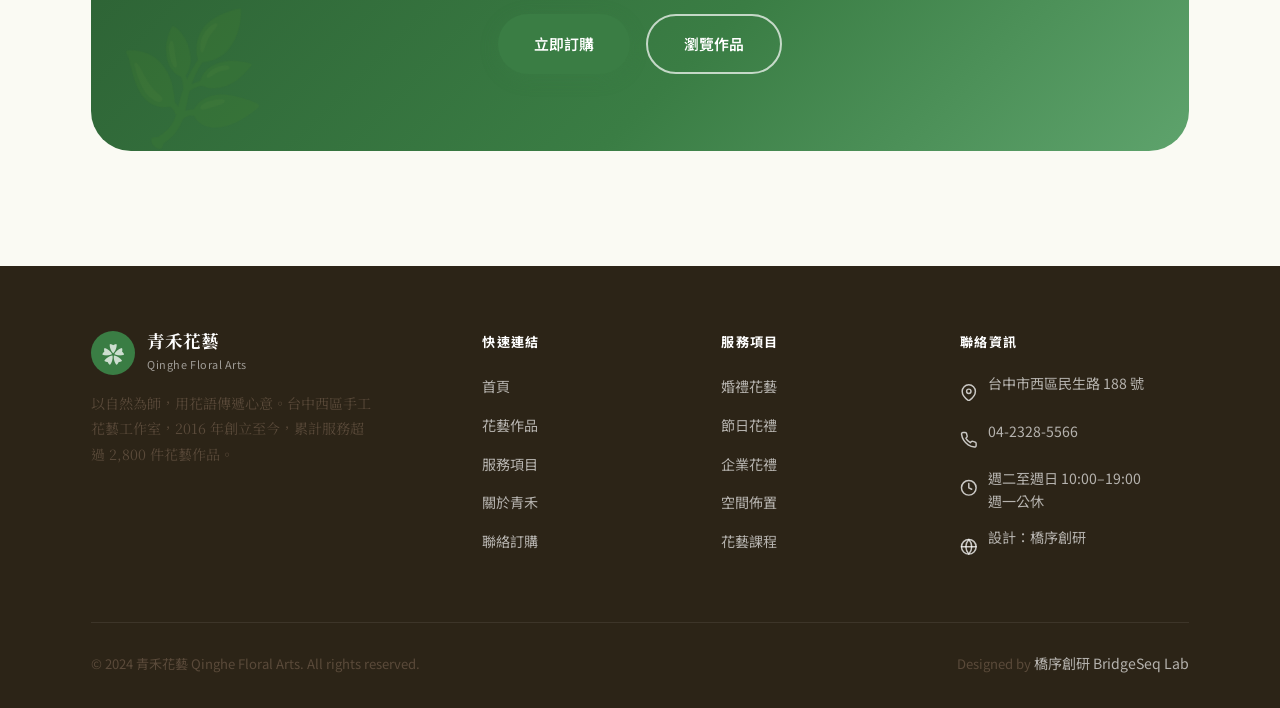
==== commit d28bc214: "fix: header logo 滾動消失 + nav 文字頂部變白色 1. 彩色 logo inline display:none 鎖死,滾動後 logo 消失 → 移除,改 CSS 控制 2. n" ====
--- a/index.html
+++ b/index.html
@@ -262,6 +262,16 @@
   .site-nav .logo-color { display:none; }
   .site-nav.scrolled .logo-white { display:none; }
   .site-nav.scrolled .logo-color { display:block; }
+
+  /* nav-link 顏色:頂部(深色 hero 上)用白色,滾動後(奶白底)用深色 */
+  .site-nav .nav-link { color: rgba(255,255,255,0.92); }
+  .site-nav .nav-link:hover,
+  .site-nav .nav-link.active { color: #fff; }
+  .site-nav .nav-link::after { background: #fff; }
+  .site-nav.scrolled .nav-link { color: var(--text-mid); }
+  .site-nav.scrolled .nav-link:hover,
+  .site-nav.scrolled .nav-link.active { color: var(--primary); }
+  .site-nav.scrolled .nav-link::after { background: var(--primary); }
 </style>
 <script type="application/ld+json">
 {
@@ -296,8 +306,8 @@
   <div class="container">
     <div class="nav-inner">
       <a href="index.html" class="nav-logo" aria-label="青禾花藝首頁">
-        <img src="logos/qinghe-florist-logo-white.png" alt="R���" class="logo-white" style="height:46px;width:auto;">
-          <img src="logos/qinghe-florist-logo.png" alt="R���" class="logo-color" style="height:46px;width:auto;display:none;">
+        <img src="logos/qinghe-florist-logo-white.png" alt="青禾花藝" class="logo-white" style="height:46px;width:auto;">
+          <img src="logos/qinghe-florist-logo.png" alt="青禾花藝" class="logo-color" style="height:46px;width:auto">
       </a>
       <ul class="nav-links" role="list">
         <li><a href="index.html" class="nav-link">首頁</a></li>
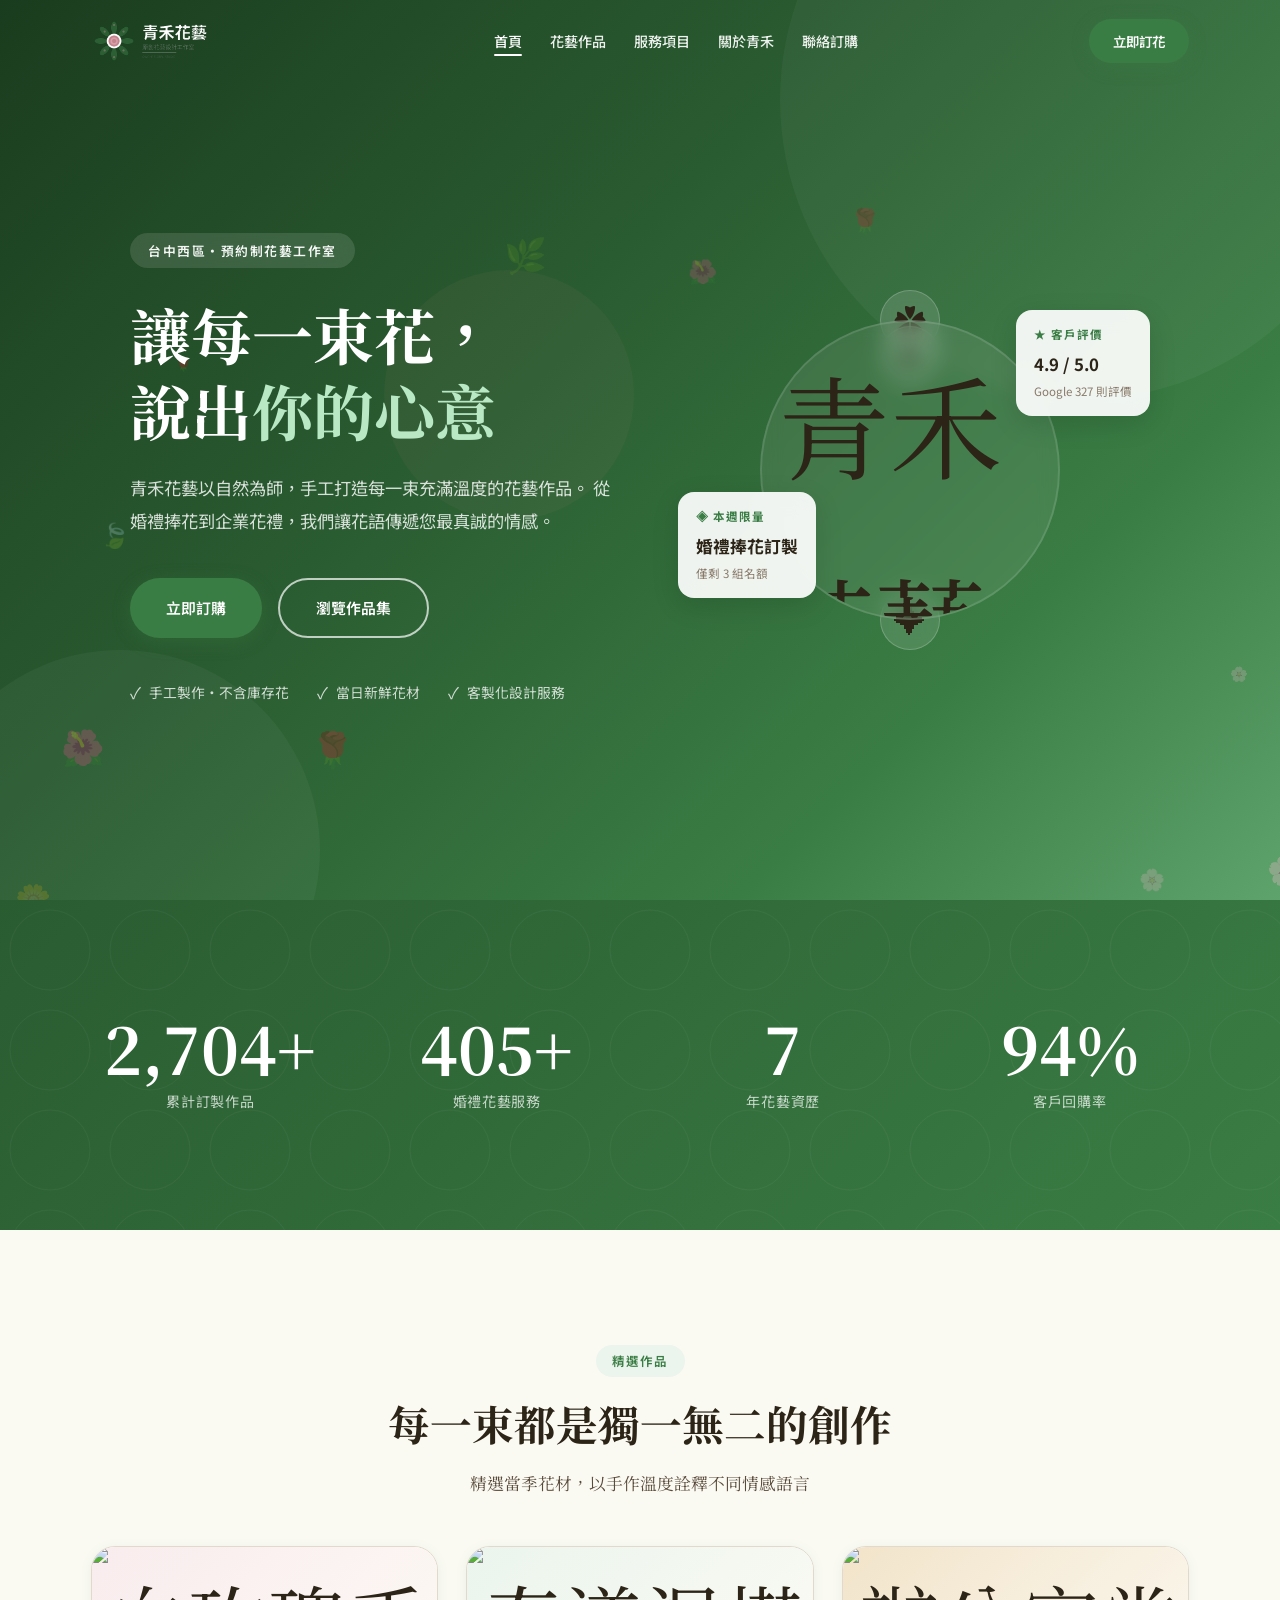
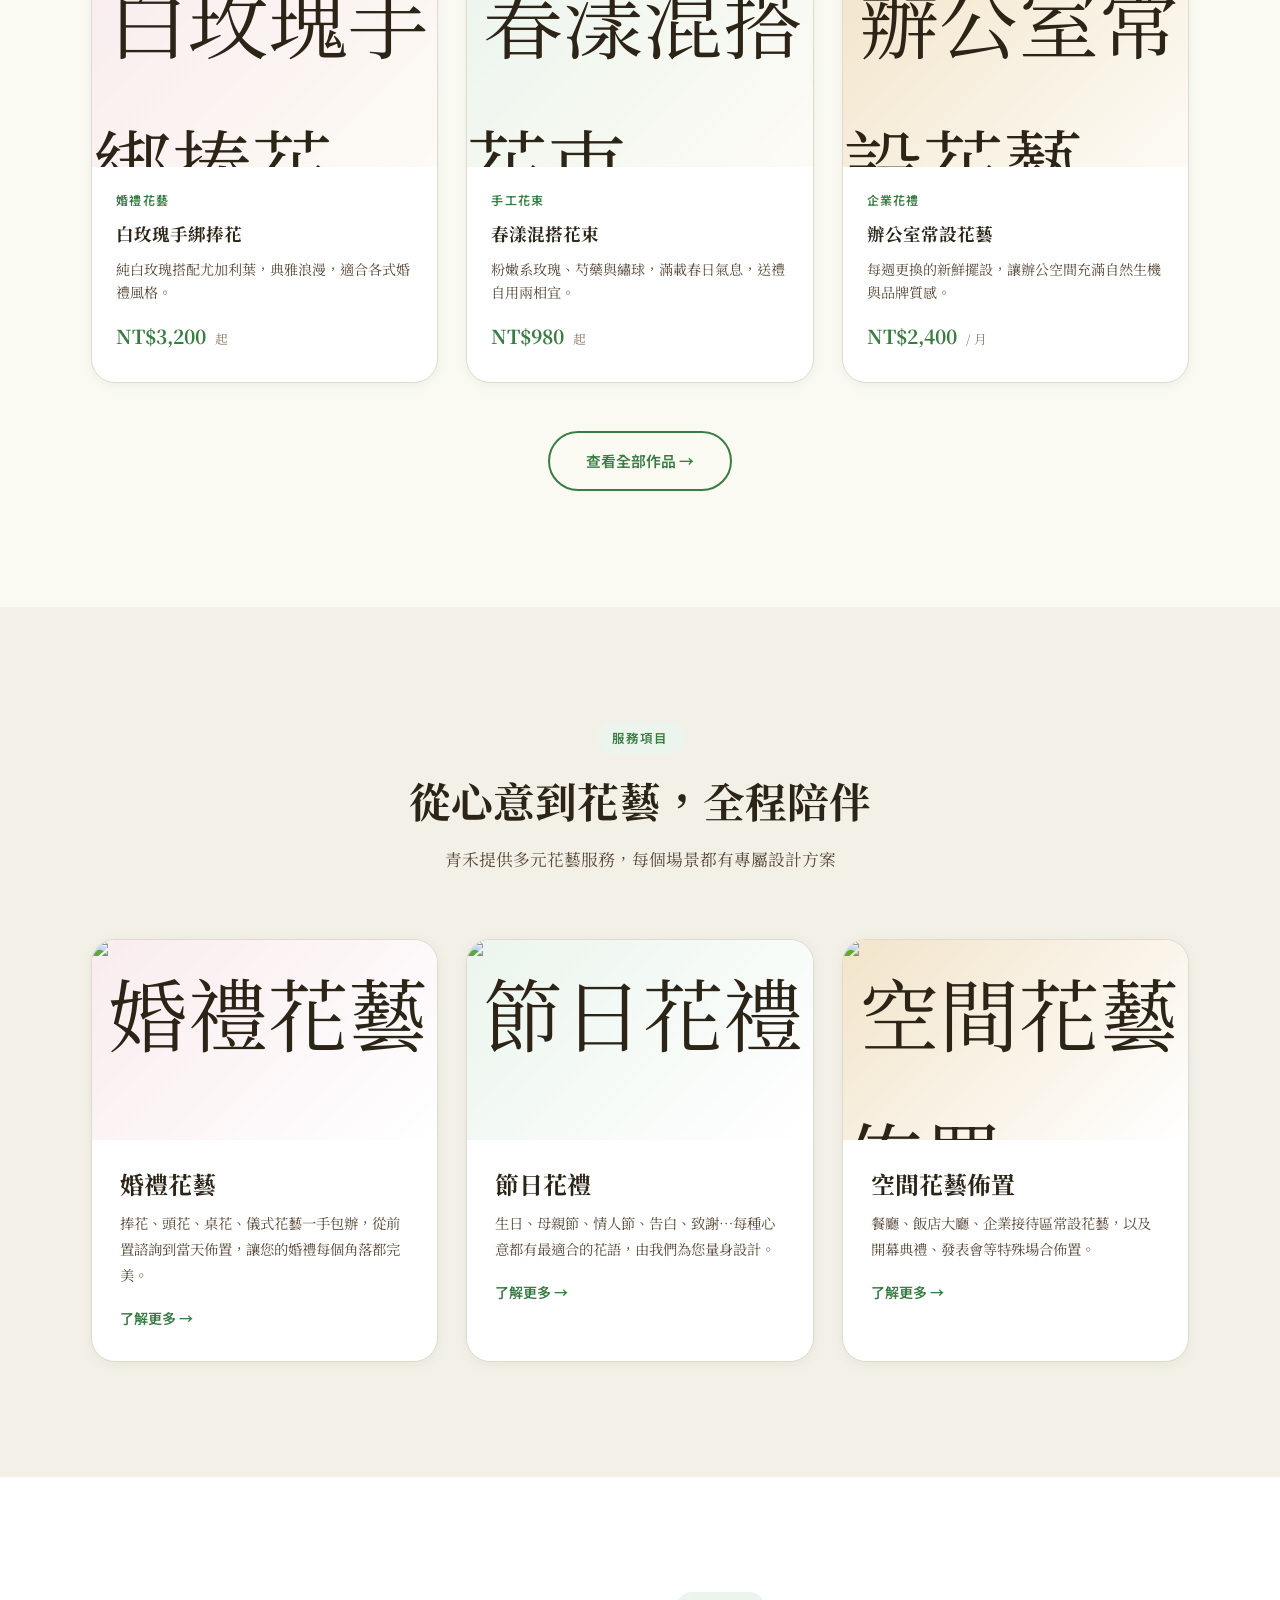
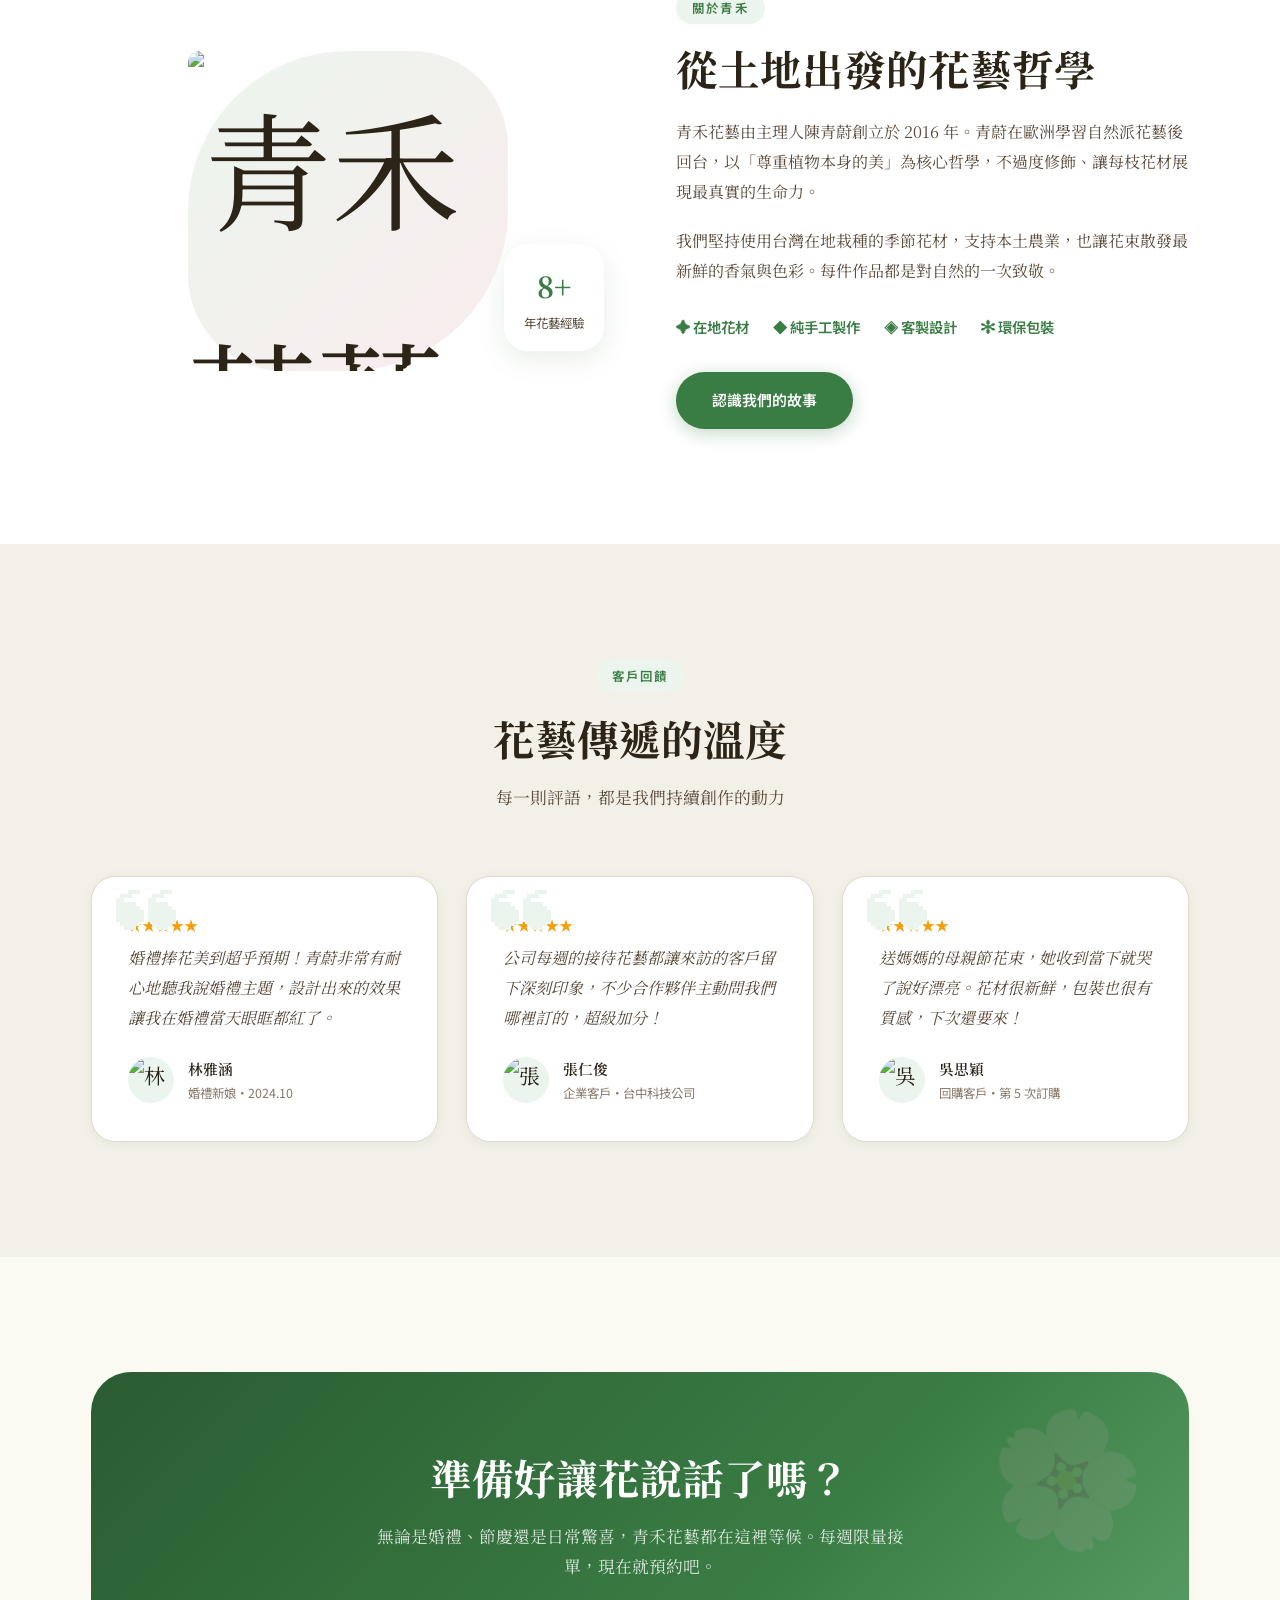
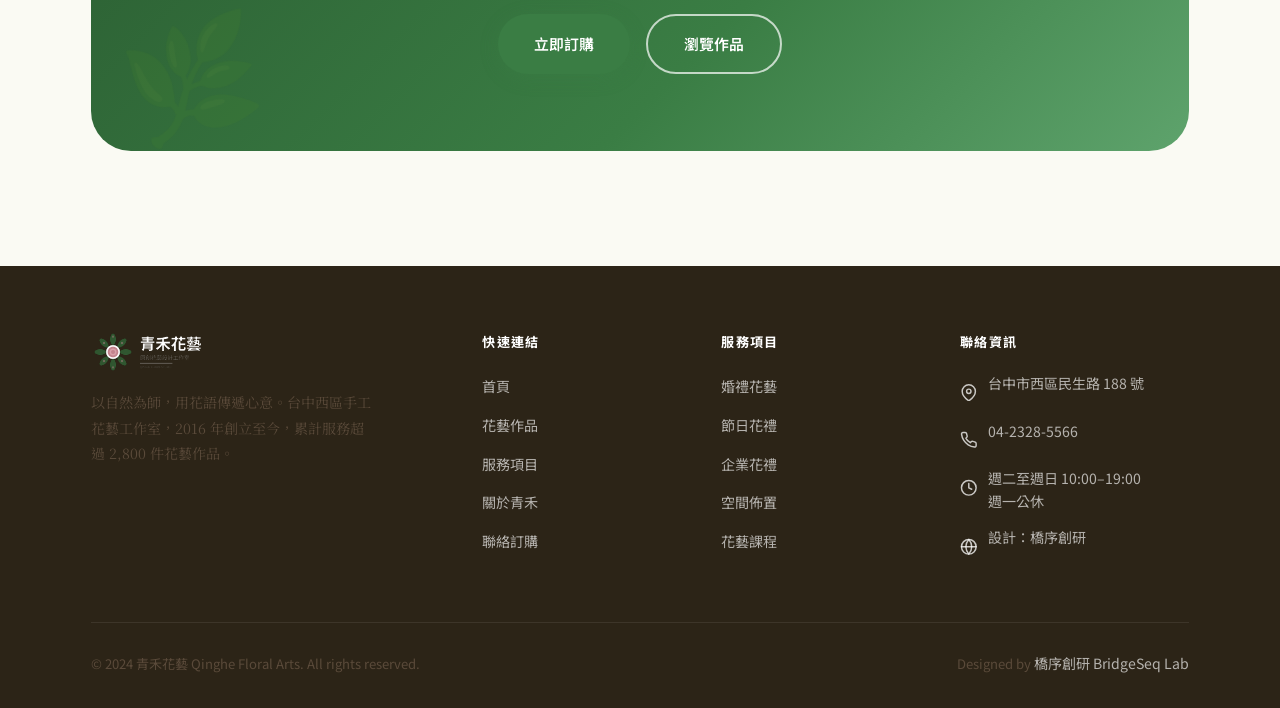
==== commit 8c7ee442: "fix: use logo-white.png in footer (index.html)" ====
--- a/index.html
+++ b/index.html
@@ -590,13 +590,7 @@
   <div class="container">
     <div class="footer-grid">
       <div class="footer-brand">
-        <div class="nav-logo" style="margin-bottom: 16px;">
-          <div class="nav-logo-icon">✿</div>
-          <div class="nav-logo-text">
-            <span class="nav-logo-name">青禾花藝</span>
-            <span class="nav-logo-sub">Qinghe Floral Arts</span>
-          </div>
-        </div>
+        <img src="./logos/qinghe-florist-logo-white.png" alt="青禾花藝" style="height:44px;width:auto;display:block;margin-bottom:16px;">
         <p>以自然為師，用花語傳遞心意。台中西區手工花藝工作室，2016 年創立至今，累計服務超過 2,800 件花藝作品。</p>
       </div>
       <div>
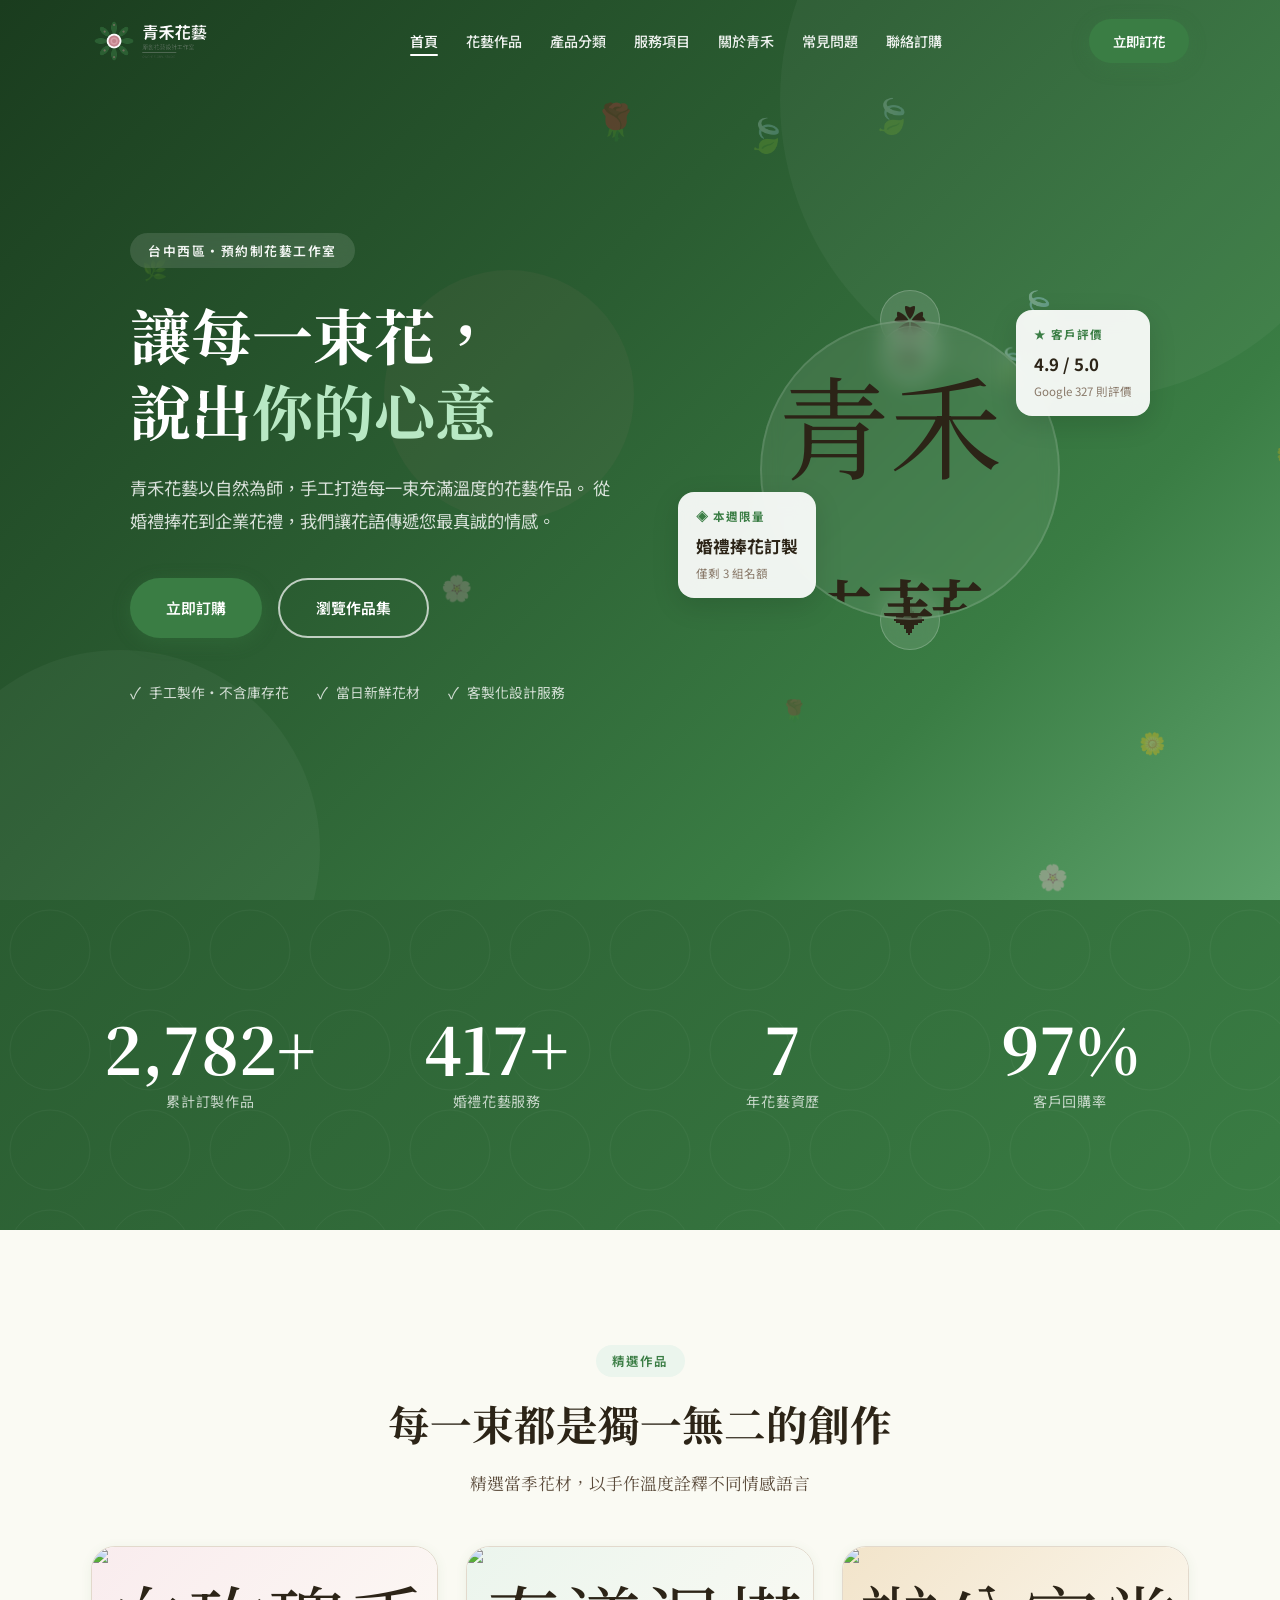
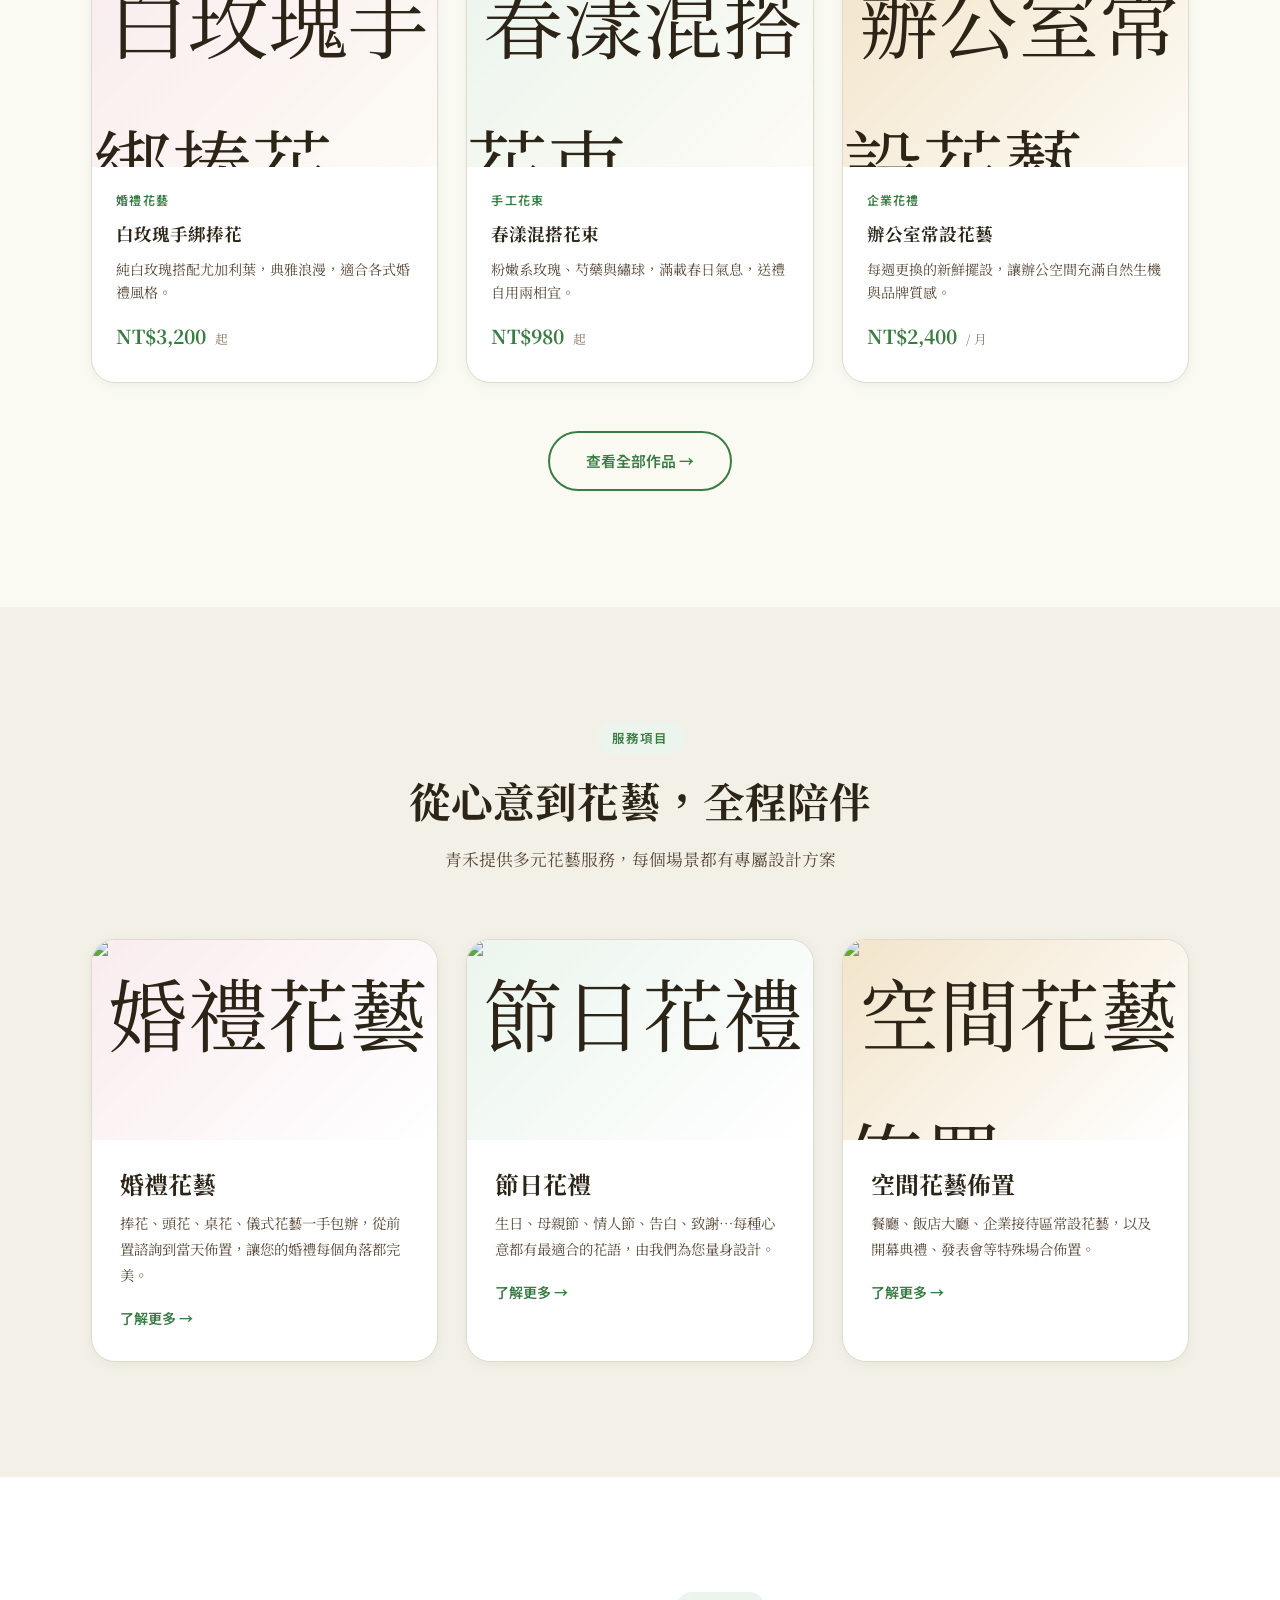
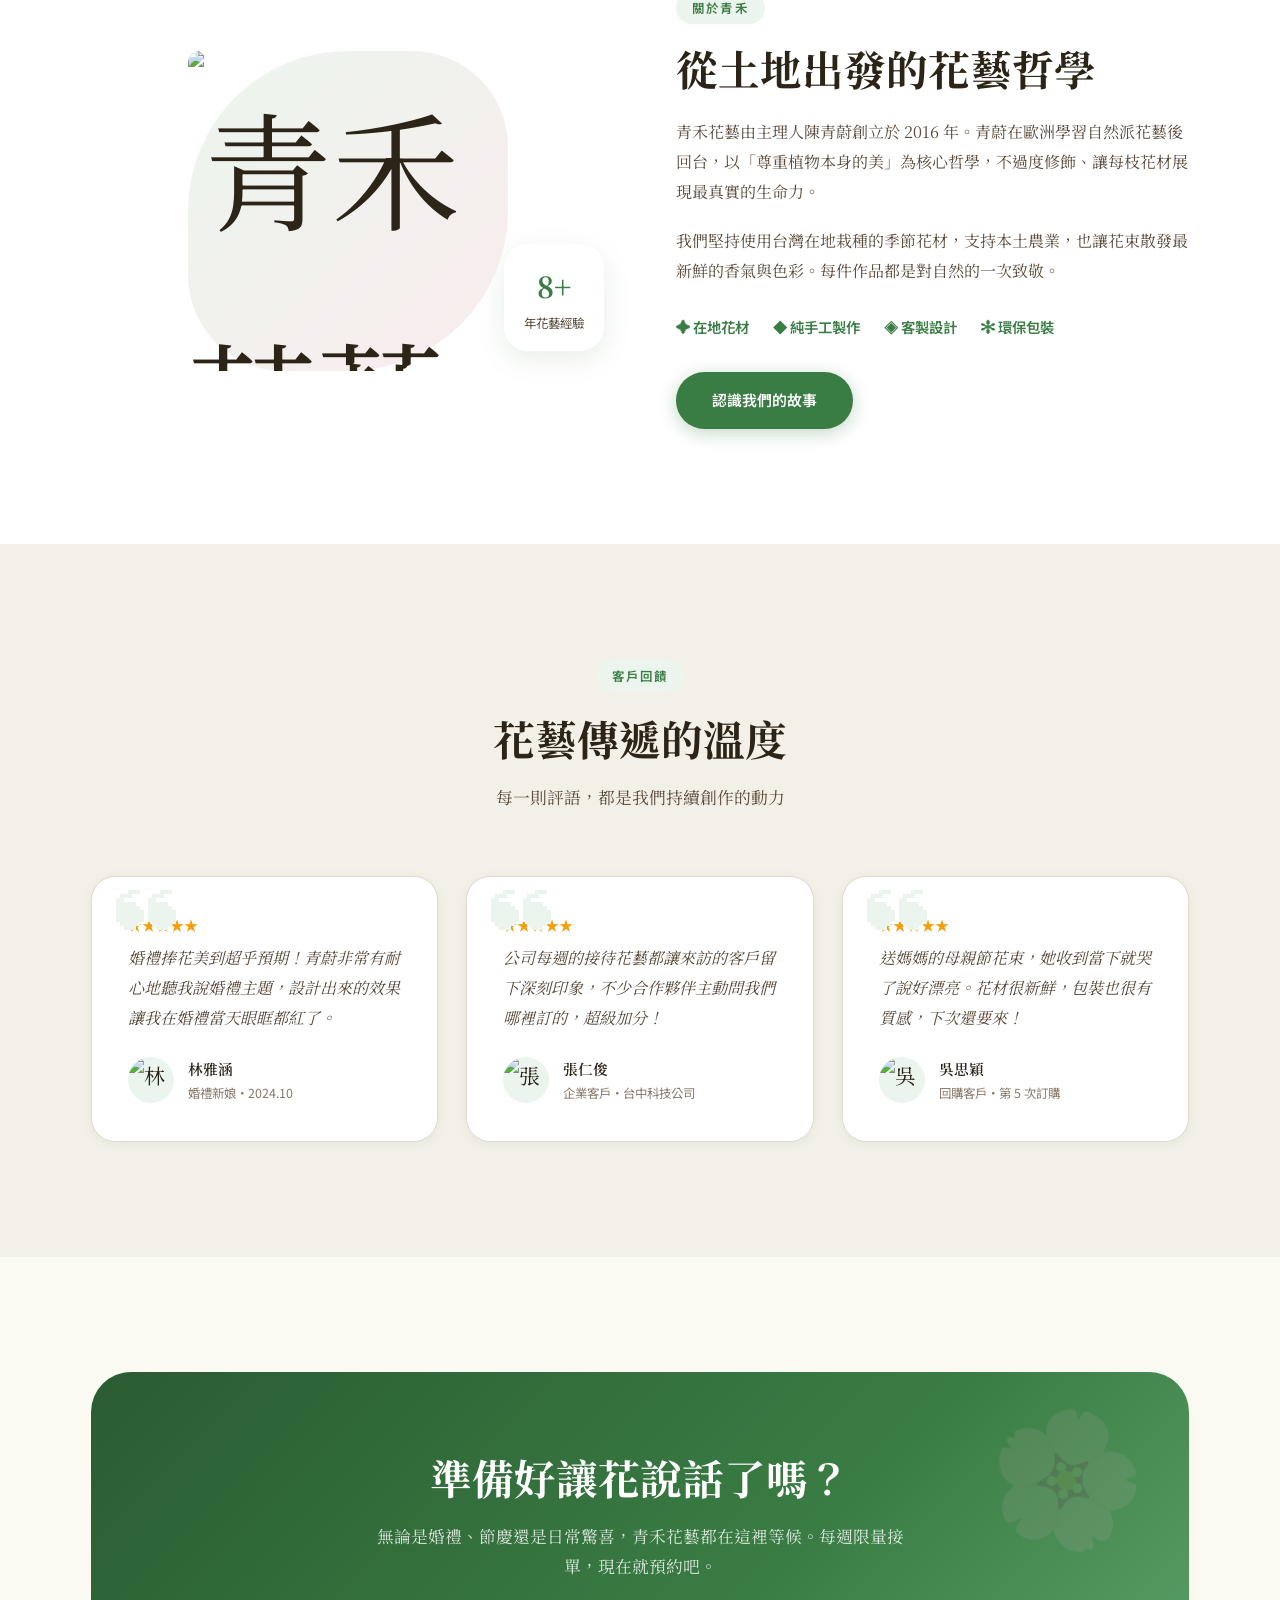
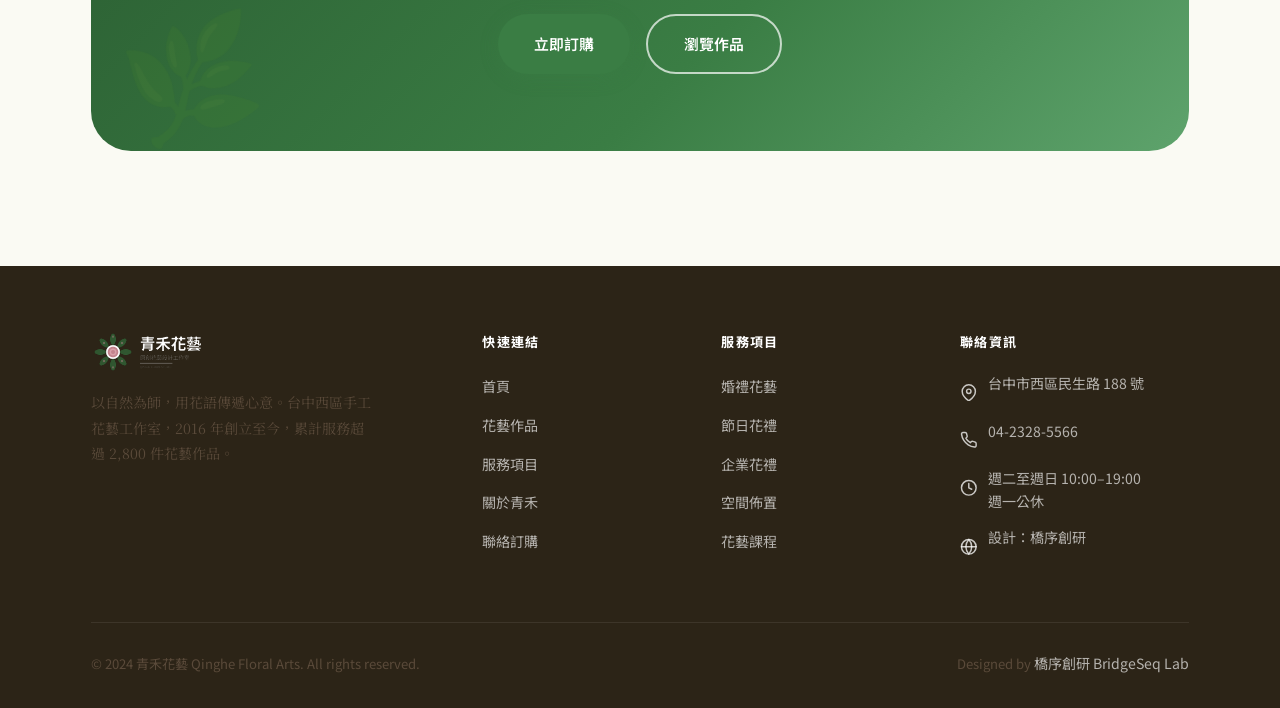
==== commit fdf4f6b6: "feat: 新增產品分類頁 category.html + 常見問題 faq.html 補上型錄/詢價型網站的兩個基礎頁面： - category.html 產品分類（婚禮/手工花束/企業花禮/節慶 " ====
--- a/index.html
+++ b/index.html
@@ -311,10 +311,10 @@
       </a>
       <ul class="nav-links" role="list">
         <li><a href="index.html" class="nav-link">首頁</a></li>
-        <li><a href="products.html" class="nav-link">花藝作品</a></li>
+        <li><a href="products.html" class="nav-link">花藝作品</a></li><li><a href="category.html" class="nav-link">產品分類</a></li>
         <li><a href="services.html" class="nav-link">服務項目</a></li>
         <li><a href="about.html" class="nav-link">關於青禾</a></li>
-        <li><a href="contact.html" class="nav-link">聯絡訂購</a></li>
+        <li><a href="faq.html" class="nav-link">常見問題</a></li><li><a href="contact.html" class="nav-link">聯絡訂購</a></li>
       </ul>
       <a href="contact.html" class="btn btn-primary nav-cta">立即訂花</a>
       <button class="nav-hamburger" aria-label="開啟選單" aria-expanded="false">
@@ -331,6 +331,7 @@
   <a href="products.html" class="nav-link">花藝作品</a>
   <a href="services.html" class="nav-link">服務項目</a>
   <a href="about.html" class="nav-link">關於青禾</a>
+  <a href="faq.html" class="nav-link">常見問題</a>
   <a href="contact.html" class="nav-link">聯絡訂購</a>
   <a href="contact.html" class="btn btn-primary">立即訂花</a>
 </nav>
